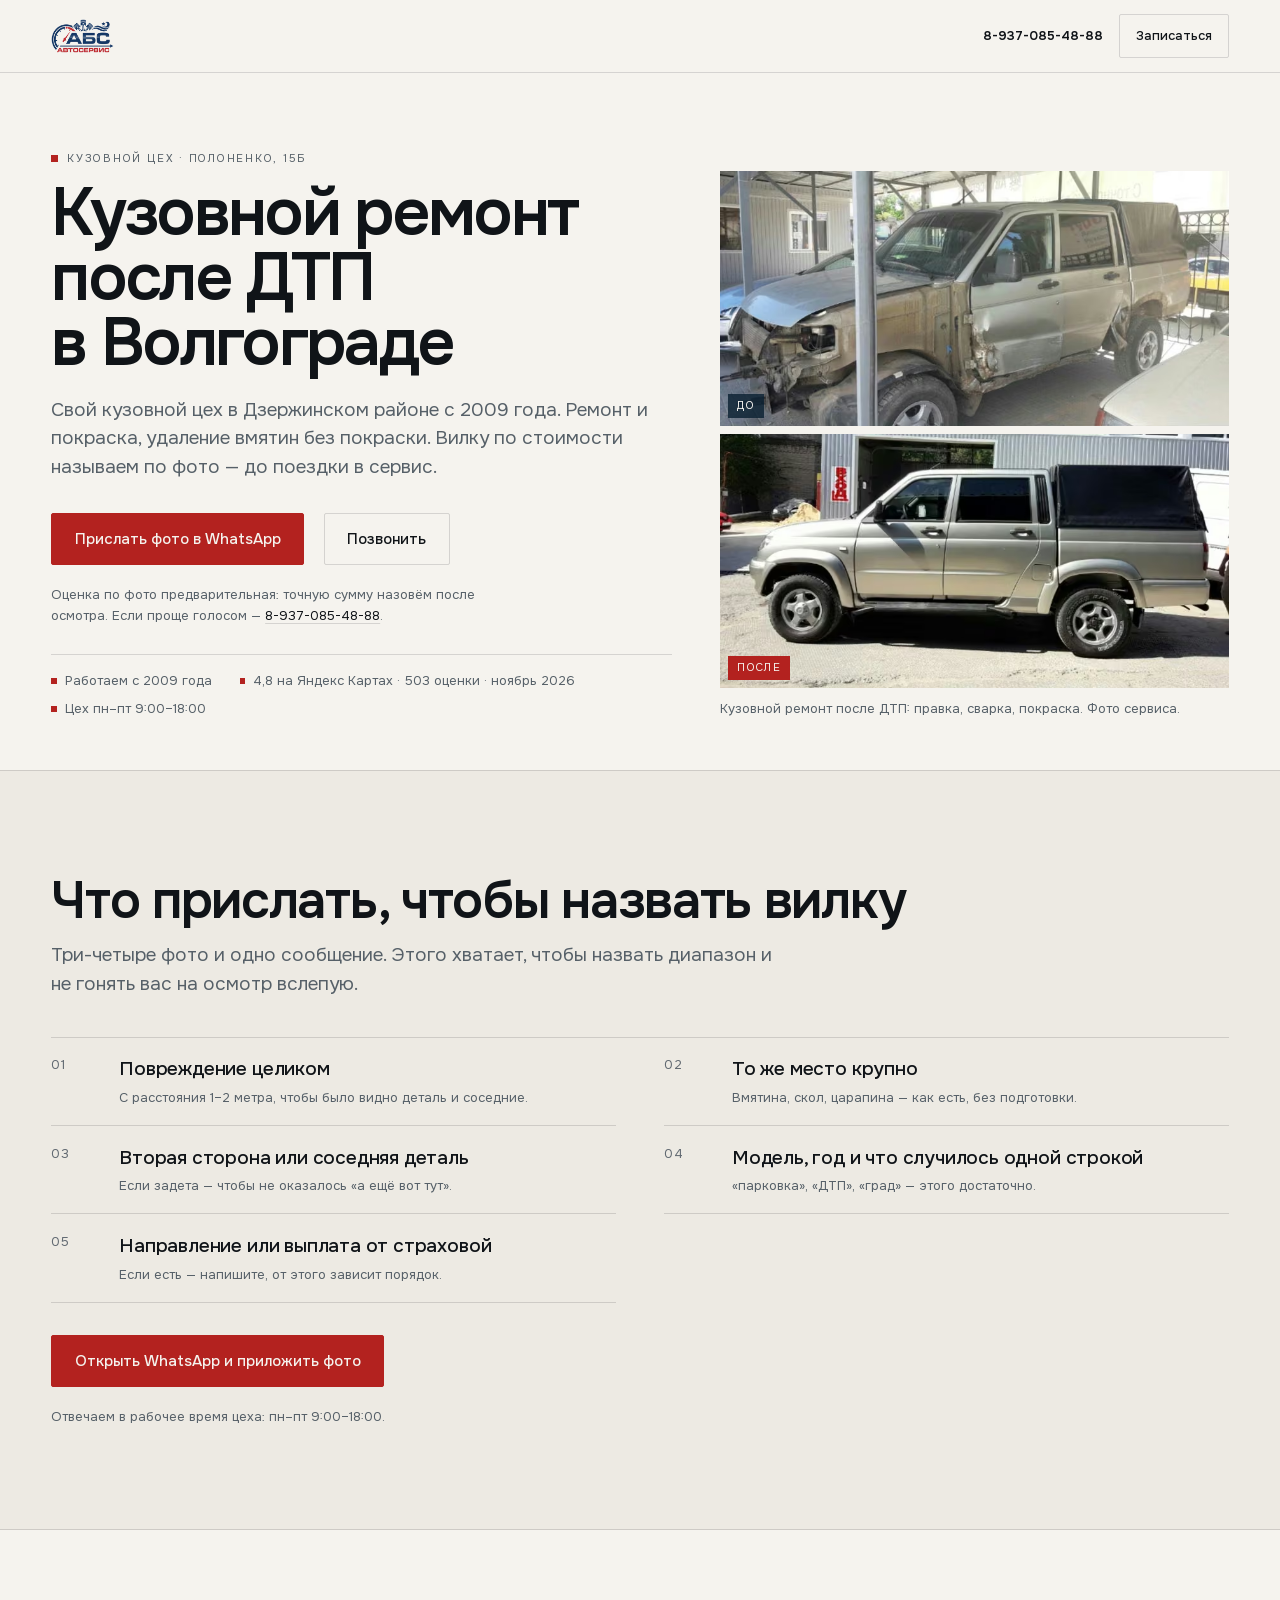
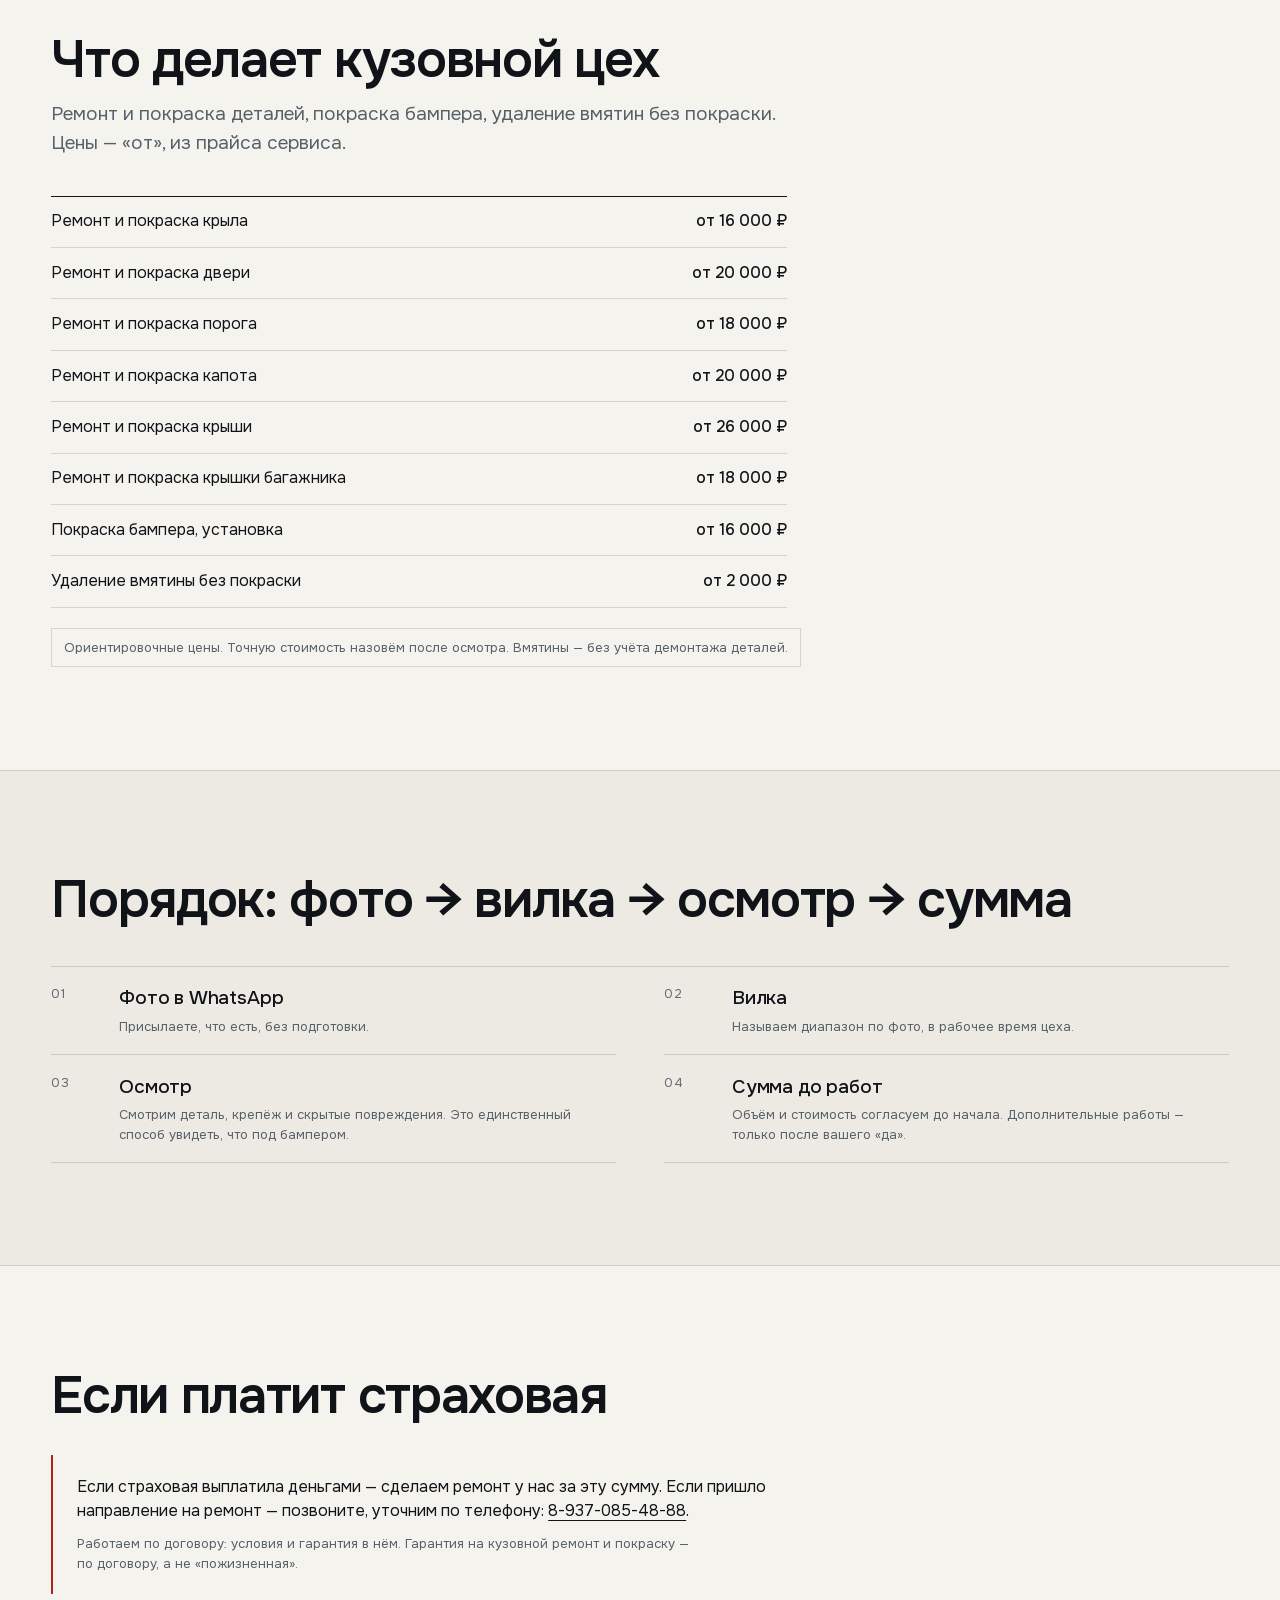
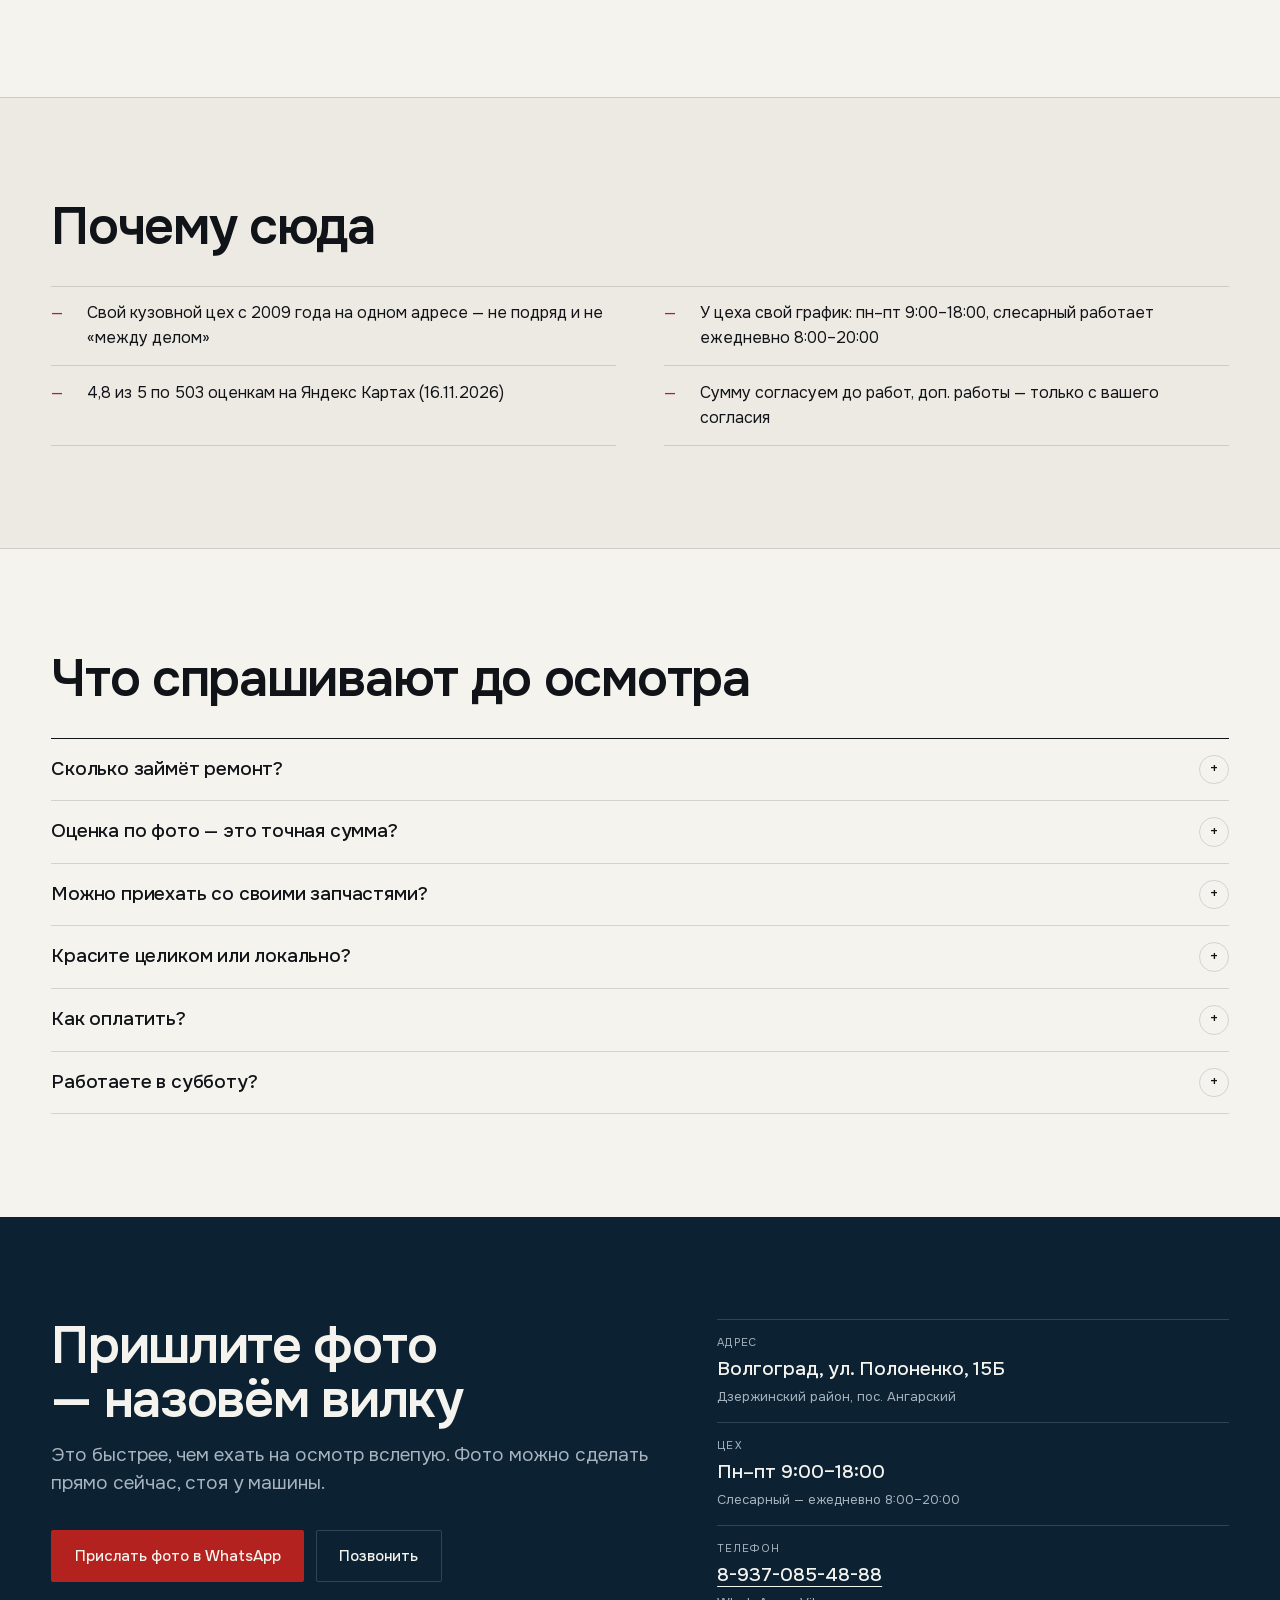
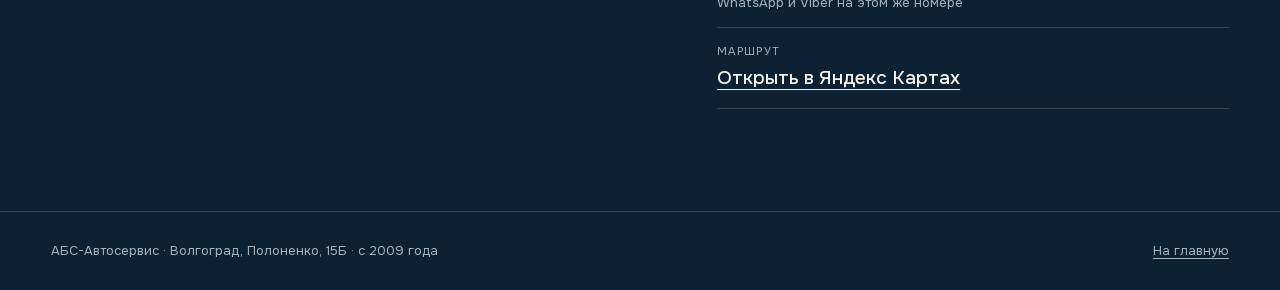
==== kuzov/index.html @ 15362f9a "Раунд 4: п.5 копии и кузовная на языке v3 - заявка: H2 «Записаться на ремонт», новый лид, схема 01/0" ====
<!DOCTYPE html>
<html lang="ru">
<head>
<meta charset="utf-8">
<meta name="viewport" content="width=device-width, initial-scale=1">
<meta name="robots" content="noindex, nofollow">
<title>Кузовной ремонт после ДТП — вилка по фото, Волгоград</title>
<meta name="description" content="Свой кузовной цех с 2009 года, Полоненко, 15Б. Пришлите 3–4 фото — назовём диапазон цен до поездки. Ремонт и покраска, вмятины без покраски. Пн–пт 9:00–18:00.">
<meta name="theme-color" content="#f5f3ee">
<meta property="og:type" content="website">
<meta property="og:title" content="Кузовной ремонт: назовём вилку по фото">
<meta property="og:description" content="Свой цех с 2009 года. Пришлите 3–4 фото — скажем диапазон до поездки.">
<meta property="og:locale" content="ru_RU">
<meta property="og:url" content="/kuzov/">
<meta property="og:image" content="/assets/img/og-kuzov-1200.jpg">
<meta property="og:image:width" content="1200">
<meta property="og:image:height" content="630">
<meta property="og:image:alt" content="УАЗ до и после кузовного ремонта в АБС-Автосервис">
<meta name="twitter:card" content="summary_large_image">
<meta name="twitter:image" content="/assets/img/og-kuzov-1200.jpg">
<link rel="icon" href="/assets/favicon.svg" type="image/svg+xml">
<link rel="stylesheet" href="/styles/tokens.css">
<link rel="preload" href="/assets/fonts/unbounded-site-var.woff2" as="font" type="font/woff2" crossorigin>
<link rel="preload" href="/assets/fonts/onest-site-var.woff2" as="font" type="font/woff2" crossorigin>
<link rel="stylesheet" href="/styles/kuzov.css?v=1">
</head>
<body>

<header class="top">
  <div class="shell top__in">
    <a class="logo" href="/" aria-label="АБС-Автосервис — на главную"><img src="/assets/img/abs-logo-dark-240.webp" width="240" height="128" alt="АБС-Автосервис"></a>
    <a class="top__phone" href="tel:+79370854888" data-tel="header">8-937-085-48-88</a>
    <a class="btn btn--ghost btn--sm" href="/#booking">Записаться</a>
  </div>
</header>

<main>
  <section class="hero">
    <div class="shell hero__grid">
      <div>
        <p class="eyebrow">Кузовной цех · Полоненко, 15Б</p>
        <h1>Кузовной ремонт после ДТП в Волгограде</h1>
        <p class="hero__lead">Свой кузовной цех в Дзержинском районе с 2009 года. Ремонт и покраска, удаление вмятин без покраски. Вилку по стоимости называем по фото — до поездки в сервис.</p>
        <div class="hero__cta">
          <a class="btn" id="wa-hero" href="https://wa.me/79370854888?text=%D0%97%D0%B4%D1%80%D0%B0%D0%B2%D1%81%D1%82%D0%B2%D1%83%D0%B9%D1%82%D0%B5%21%20%D0%9F%D0%B8%D1%88%D1%83%20%D1%81%20%D1%81%D0%B0%D0%B9%D1%82%D0%B0%2C%20%D0%BA%D1%83%D0%B7%D0%BE%D0%B2%D0%BD%D0%BE%D0%B9%20%D1%80%D0%B5%D0%BC%D0%BE%D0%BD%D1%82.%20%D0%9F%D1%80%D0%B8%D0%BA%D0%BB%D0%B0%D0%B4%D1%8B%D0%B2%D0%B0%D1%8E%20%D1%84%D0%BE%D1%82%D0%BE" target="_blank" rel="noopener" data-wa="hero">Прислать фото в WhatsApp</a>
          <a class="btn btn--ghost" href="tel:+79370854888" data-tel="hero">Позвонить</a>
        </div>
        <p class="hero__note">Оценка по фото предварительная: точную сумму назовём после осмотра. Если проще голосом — <a href="tel:+79370854888" data-tel="note">8-937-085-48-88</a>.</p>
        <ul class="facts">
          <li>Работаем с 2009 года</li>
          <li>4,8 на Яндекс Картах · 503 оценки · ноябрь 2026</li>
          <li>Цех пн–пт 9:00–18:00</li>
        </ul>
      </div>

      <figure class="ba">
        <div class="ba__pair">
                <div class="ba__item">
                  <picture>
                    <source type="image/avif" srcset="/assets/img/kuzov-1-before-400.avif 400w, /assets/img/kuzov-1-before-800.avif 800w" sizes="(min-width: 44rem) 34rem, 92vw">
                    <img src="/assets/img/kuzov-1-before-800.webp" srcset="/assets/img/kuzov-1-before-400.webp 400w, /assets/img/kuzov-1-before-800.webp 800w" sizes="(min-width: 44rem) 34rem, 92vw" width="800" height="400" alt="УАЗ после ДТП: смято переднее крыло, дверь и капот" decoding="async" fetchpriority="high">
                  </picture>
                  <span class="ba__tag">До</span>
                </div>
                <div class="ba__item">
                  <picture>
                    <source type="image/avif" srcset="/assets/img/kuzov-1-after-400.avif 400w, /assets/img/kuzov-1-after-800.avif 800w" sizes="(min-width: 44rem) 34rem, 92vw">
                    <img src="/assets/img/kuzov-1-after-800.webp" srcset="/assets/img/kuzov-1-after-400.webp 400w, /assets/img/kuzov-1-after-800.webp 800w" sizes="(min-width: 44rem) 34rem, 92vw" width="800" height="400" alt="Тот же УАЗ после правки, сварки и покраски" loading="lazy" decoding="async">
                  </picture>
                  <span class="ba__tag ba__tag--ok">После</span>
                </div>
              </div>
              <figcaption>Кузовной ремонт после ДТП: правка, сварка, покраска. Фото сервиса.</figcaption>
            </figure>
    </div>
  </section>

  <section class="band">
    <div class="shell">
      <h2>Что прислать, чтобы назвать вилку</h2>
      <p class="lead">Три-четыре фото и одно сообщение. Этого хватает, чтобы назвать диапазон и не гонять вас на осмотр вслепую.</p>
      <ol class="steps">
        <li><span><b>Повреждение целиком</b><small>С расстояния 1–2 метра, чтобы было видно деталь и соседние.</small></span></li>
        <li><span><b>То же место крупно</b><small>Вмятина, скол, царапина — как есть, без подготовки.</small></span></li>
        <li><span><b>Вторая сторона или соседняя деталь</b><small>Если задета — чтобы не оказалось «а ещё вот тут».</small></span></li>
        <li><span><b>Модель, год и что случилось одной строкой</b><small>«парковка», «ДТП», «град» — этого достаточно.</small></span></li>
        <li><span><b>Направление или выплата от страховой</b><small>Если есть — напишите, от этого зависит порядок.</small></span></li>
      </ol>
      <div class="hero__cta">
        <a class="btn" id="wa-send" href="https://wa.me/79370854888?text=%D0%97%D0%B4%D1%80%D0%B0%D0%B2%D1%81%D1%82%D0%B2%D1%83%D0%B9%D1%82%D0%B5%21%20%D0%9F%D0%B8%D1%88%D1%83%20%D1%81%20%D1%81%D0%B0%D0%B9%D1%82%D0%B0%2C%20%D0%BA%D1%83%D0%B7%D0%BE%D0%B2%D0%BD%D0%BE%D0%B9%20%D1%80%D0%B5%D0%BC%D0%BE%D0%BD%D1%82.%20%D0%9F%D1%80%D0%B8%D0%BA%D0%BB%D0%B0%D0%B4%D1%8B%D0%B2%D0%B0%D1%8E%20%D1%84%D0%BE%D1%82%D0%BE" target="_blank" rel="noopener" data-wa="steps">Открыть WhatsApp и приложить фото</a>
      </div>
      <p class="hero__note">Отвечаем в рабочее время цеха: пн–пт 9:00–18:00.</p>
    </div>
  </section>

  <section>
    <div class="shell">
      <h2>Что делает кузовной цех</h2>
      <p class="lead">Ремонт и покраска деталей, покраска бампера, удаление вмятин без покраски. Цены — «от», из прайса сервиса.</p>
      <ul class="prices" id="prices">
        <li><span>Ремонт и покраска крыла</span><b>от 16 000 ₽</b></li>
        <li><span>Ремонт и покраска двери</span><b>от 20 000 ₽</b></li>
        <li><span>Ремонт и покраска порога</span><b>от 18 000 ₽</b></li>
        <li><span>Ремонт и покраска капота</span><b>от 20 000 ₽</b></li>
        <li><span>Ремонт и покраска крыши</span><b>от 26 000 ₽</b></li>
        <li><span>Ремонт и покраска крышки багажника</span><b>от 18 000 ₽</b></li>
        <li><span>Покраска бампера, установка</span><b>от 16 000 ₽</b></li>
        <li><span>Удаление вмятины без покраски</span><b>от 2 000 ₽</b></li>
      </ul>
      <p class="stamp">Ориентировочные цены. Точную стоимость назовём после осмотра. Вмятины — без учёта демонтажа деталей.</p>
    </div>
  </section>

  <section class="band">
    <div class="shell">
      <h2>Порядок: фото → вилка → осмотр → сумма</h2>
      <ol class="steps">
        <li><span><b>Фото в WhatsApp</b><small>Присылаете, что есть, без подготовки.</small></span></li>
        <li><span><b>Вилка</b><small>Называем диапазон по фото, в рабочее время цеха.</small></span></li>
        <li><span><b>Осмотр</b><small>Смотрим деталь, крепёж и скрытые повреждения. Это единственный способ увидеть, что под бампером.</small></span></li>
        <li><span><b>Сумма до работ</b><small>Объём и стоимость согласуем до начала. Дополнительные работы — только после вашего «да».</small></span></li>
      </ol>
    </div>
  </section>

  <section>
    <div class="shell">
      <h2>Если платит страховая</h2>
      <div class="box">
        <p>Если страховая выплатила деньгами — сделаем ремонт у нас за эту сумму. Если пришло направление на ремонт — позвоните, уточним по телефону: <a href="tel:+79370854888" data-tel="insurance">8-937-085-48-88</a>.</p>
        <p>Работаем по договору: условия и гарантия в нём. Гарантия на кузовной ремонт и покраску — по договору, а не «пожизненная».</p>
      </div>
    </div>
  </section>

  <section class="band">
    <div class="shell">
      <h2>Почему сюда</h2>
      <ul class="trust">
        <li>Свой кузовной цех с 2009 года на одном адресе — не подряд и не «между делом»</li>
        <li>У цеха свой график: пн–пт 9:00–18:00, слесарный работает ежедневно 8:00–20:00</li>
        <li>4,8 из 5 по 503 оценкам на Яндекс Картах (16.11.2026)</li>
        <li>Сумму согласуем до работ, доп. работы — только с вашего согласия</li>
      </ul>
    </div>
  </section>

  <section>
    <div class="shell">
      <h2>Что спрашивают до осмотра</h2>
      <div class="faq">
        <details>
          <summary>Сколько займёт ремонт?</summary>
          <p>Зависит от деталей и загрузки цеха. Скажем после осмотра, до начала работ: обещать срок по фото — обманывать.</p>
        </details>
        <details>
          <summary>Оценка по фото — это точная сумма?</summary>
          <p>Нет. Это вилка, чтобы вы понимали порядок цен. Точная сумма — после осмотра, до работ.</p>
        </details>
        <details>
          <summary>Можно приехать со своими запчастями?</summary>
          <p>Да. Гарантия в этом случае только на работу.</p>
        </details>
        <details>
          <summary>Красите целиком или локально?</summary>
          <p>Зависит от повреждения: локальный ремонт возможен не всегда. Скажем после осмотра.</p>
        </details>
        <details>
          <summary>Как оплатить?</summary>
          <p>Картой, наличными, через банк или по QR-коду.</p>
        </details>
        <details>
          <summary>Работаете в субботу?</summary>
          <p>Кузовной цех — пн–пт 9:00–18:00. Слесарный — ежедневно 8:00–20:00.</p>
        </details>
      </div>
    </div>
  </section>

  <section class="final">
    <div class="shell">
      <div class="final__grid">
        <div>
          <h2>Пришлите фото — назовём вилку</h2>
          <p class="lead">Это быстрее, чем ехать на осмотр вслепую. Фото можно сделать прямо сейчас, стоя у машины.</p>
          <div class="final__actions">
            <a class="btn" id="wa-final" href="https://wa.me/79370854888?text=%D0%97%D0%B4%D1%80%D0%B0%D0%B2%D1%81%D1%82%D0%B2%D1%83%D0%B9%D1%82%D0%B5%21%20%D0%9F%D0%B8%D1%88%D1%83%20%D1%81%20%D1%81%D0%B0%D0%B9%D1%82%D0%B0%2C%20%D0%BA%D1%83%D0%B7%D0%BE%D0%B2%D0%BD%D0%BE%D0%B9%20%D1%80%D0%B5%D0%BC%D0%BE%D0%BD%D1%82.%20%D0%9F%D1%80%D0%B8%D0%BA%D0%BB%D0%B0%D0%B4%D1%8B%D0%B2%D0%B0%D1%8E%20%D1%84%D0%BE%D1%82%D0%BE" target="_blank" rel="noopener" data-wa="final">Прислать фото в WhatsApp</a>
            <a class="btn btn--ghost btn--on-dark" href="tel:+79370854888" data-tel="final">Позвонить</a>
          </div>
        </div>
        <dl class="contacts">
          <div><dt>Адрес</dt><dd>Волгоград, ул. Полоненко, 15Б<span>Дзержинский район, пос. Ангарский</span></dd></div>
          <div><dt>Цех</dt><dd>Пн–пт 9:00–18:00<span>Слесарный — ежедневно 8:00–20:00</span></dd></div>
          <div><dt>Телефон</dt><dd><a href="tel:+79370854888" data-tel="contacts">8-937-085-48-88</a><span>WhatsApp и Viber на этом же номере</span></dd></div>
          <div><dt>Маршрут</dt><dd><a href="https://yandex.ru/maps/org/abs_avtoservis/1309863484/" target="_blank" rel="noopener">Открыть в Яндекс Картах</a></dd></div>
        </dl>
      </div>
    </div>
  </section>
</main>

<footer>
  <div class="shell footer__in">
    <span>АБС-Автосервис · Волгоград, Полоненко, 15Б · с 2009 года</span>
    <a href="/">На главную</a>
  </div>
</footer>

<div class="bar" id="bar">
  <a class="btn" href="https://wa.me/79370854888?text=%D0%97%D0%B4%D1%80%D0%B0%D0%B2%D1%81%D1%82%D0%B2%D1%83%D0%B9%D1%82%D0%B5%21%20%D0%9F%D0%B8%D1%88%D1%83%20%D1%81%20%D1%81%D0%B0%D0%B9%D1%82%D0%B0%2C%20%D0%BA%D1%83%D0%B7%D0%BE%D0%B2%D0%BD%D0%BE%D0%B9%20%D1%80%D0%B5%D0%BC%D0%BE%D0%BD%D1%82" target="_blank" rel="noopener" data-wa="bar">Фото в WhatsApp</a>
  <a class="btn btn--ghost" href="tel:+79370854888" data-tel="bar-note">Позвонить</a>
</div>

<script>
/* Клики: WhatsApp и телефон уходят в abs.site_event до перехода.
   utm разбираем в объект — строку приёмник не читает. idem уникален на клик,
   иначе дедуп съест второго человека с той же страницы. */
(() => {
  const pageKey = () => (location.pathname.replace(/\/+$/, '').replace(/^\//, '') || 'kuzov')
    .replace(/[^a-z0-9-]/gi, '').slice(0, 16).toLowerCase();

  const readUtm = () => {
    const params = new URLSearchParams(location.search);
    const utm = {};
    for (const [key, value] of params.entries()) {
      if (key.startsWith('utm_') && value.trim()) utm[key] = value.trim().slice(0, 300);
    }
    const refValue = params.get('ref');
    const ref = refValue && /^[A-Za-z0-9_-]{4,32}$/.test(refValue) ? refValue : null;
    return { utm, ref };
  };

  const send = (type, el) => {
    try {
      const { utm, ref } = readUtm();
      const src = String(el.dataset.wa || el.dataset.tel || 'unknown')
        .toLowerCase().replace(/[^a-z0-9-]/g, '').slice(0, 12) || 'unknown';
      const idem = `${pageKey()}-${src}-${Date.now().toString(36)}`
        .replace(/[^a-z0-9._-]/gi, '').slice(0, 64);
      const payload = JSON.stringify({ type, page: pageKey(), src, utm, ref, idem });
      if (navigator.sendBeacon) {
        navigator.sendBeacon('/api/abs/v1/event', new Blob([payload], { type: 'application/json' }));
      } else {
        fetch('/api/abs/v1/event', { method: 'POST', body: payload, keepalive: true,
          headers: { 'content-type': 'application/json' } }).catch(() => {});
      }
    } catch (_) { /* ссылка важнее события */ }
  };

  document.querySelectorAll('a[data-wa]').forEach((a) => {
    a.addEventListener('click', () => send('wa_click', a));
  });
  document.querySelectorAll('a[data-tel]').forEach((a) => {
    a.addEventListener('click', () => send('tel_click', a));
  });
})();
</script>
</body>
</html>
---- styles/tokens.css ----
/* АБС-Автосервис — единственный источник токенов.
   Блок «v3» — главная страница (styles/site.css).
   Блок «legacy» — zapis.html и kuzov/, пока не переведены: не переименовывать. */

@font-face {
  font-family: "Onest";
  src: url("../assets/fonts/onest-site-var.woff2") format("woff2");
  font-style: normal;
  font-weight: 100 900;
  font-display: swap;
}

@font-face {
  font-family: "Unbounded";
  src: url("../assets/fonts/unbounded-site-var.woff2") format("woff2");
  font-style: normal;
  font-weight: 200 900;
  font-display: swap;
}

:root {
  color-scheme: light;

  /* ── v3: папир и чернила ─────────────────────────────────────────── */
  --base: #f5f3ee;          /* тёплая бумага — фон страницы */
  --base-2: #edeae3;        /* вторая бумага — секции-паузы */
  --base-3: #e4e0d6;        /* третья бумага — подложки медиа */
  --fg: #101418;            /* графит — основной текст */
  --fg-2: #566068;          /* вторичный текст, 5,8:1 на base */
  --fg-3: #626a72;          /* служебный, 4,95:1 на base */
  --deep: #0c2233;          /* тёмные секции */
  --deep-2: #123049;
  --accent: #b3221f;        /* алый: только действие и маркер */
  --accent-ink: #8c1917;
  --accent-soft: #f2e2e0;
  --rule: rgb(16 20 24 / 0.14);
  --rule-soft: rgb(16 20 24 / 0.08);
  --rule-deep: rgb(245 243 238 / 0.16);
  --rule-deep-soft: rgb(245 243 238 / 0.08);
  --on-deep: #f5f3ee;
  --on-deep-2: #a7b4c0;     /* 7,7:1 на deep */
  --ok: #1d6b45;
  --error: #a01c1a;

  --font-text: "Onest", "Segoe UI", Arial, sans-serif;
  --font-display: "Unbounded", "Onest", "Segoe UI", Arial, sans-serif;

  --fs-1: 0.6875rem;                                        /* 11 — метка */
  --fs-2: 0.8125rem;                                        /* 13 — служебный */
  --fs-3: 1rem;                                             /* 16 — текст */
  --fs-4: clamp(1.0625rem, 0.99rem + 0.3vw, 1.1875rem);     /* 17–19 — лид */
  --fs-5: clamp(1.375rem, 1.2rem + 0.7vw, 1.75rem);         /* 22–28 — h3 */
  --fs-6: clamp(2rem, 1.4rem + 2.6vw, 3.25rem);             /* 32–52 — h2 */
  --fs-7: clamp(2.5rem, 1.2rem + 4.4vw, 4.5rem);            /* 40–72 — h1 */

  --sp-1: 0.5rem;
  --sp-2: 0.75rem;
  --sp-3: 1rem;
  --sp-4: 1.5rem;
  --sp-5: 2.5rem;
  --sp-6: 4rem;
  --section-y: clamp(4.5rem, 8vw, 8rem);
  --gutter: clamp(1.25rem, 4vw, 3.5rem);
  --container: 82rem;

  --r-1: 2px;
  --r-2: 999px;

  --shadow-float: 0 1.5rem 4rem rgb(16 20 24 / 0.18);

  --ease: cubic-bezier(0.16, 1, 0.3, 1);
  --t-fast: 160ms;
  --t-state: 280ms;
  --t-slow: 520ms;

  --header-h: 4.5rem;

  /* ── legacy: zapis.html и kuzov/ ─────────────────────────────────── */
  --porcelain: #f2f4f7;
  --paper: #ffffff;
  --ink: #121b28;
  --muted: #55616f;
  --navy: #0b2f5f;
  --night: #07203f;
  --scarlet: #bf1a21;
  --scarlet-ink: #a5141b;
  --scarlet-soft: #f9e8e9;
  --line: #dde3ec;
  --line-strong: #c7d1e0;
  --line-control: #7f8c9d;
  --tint: #e9edf4;
  --on-dark: #f4f7fb;
  --on-dark-muted: #a9bad1;
  --line-dark: rgb(255 255 255 / 0.14);
  --fs-label: 0.6875rem;
  --fs-small: 0.8125rem;
  --fs-body: 1rem;
  --fs-lead: clamp(1.0625rem, 0.98rem + 0.42vw, 1.3125rem);
  --fs-h3: clamp(1.25rem, 1.1rem + 0.7vw, 1.625rem);
  --fs-h2: clamp(2rem, 1.35rem + 3.1vw, 3.75rem);
  --fs-h1: clamp(2.3rem, 0.4rem + 6.1vw, 6.4rem);
  --fs-mega: clamp(3.25rem, 1.2rem + 8.5vw, 8rem);
  --ease-line: cubic-bezier(0.87, 0, 0.13, 1);
}
---- styles/kuzov.css ----
@charset "UTF-8";
/* Кузовной цех — страница-направление, язык v3 «сервисная книга».
   Токены — styles/tokens.css. Тексты — 03-copy/direction-kuzov.md, дословно. */

*,
*::before,
*::after { box-sizing: border-box; }

html {
  -webkit-text-size-adjust: 100%;
  scroll-behavior: smooth;
  scroll-padding-top: 5rem;
}

body {
  margin: 0;
  background: var(--base);
  color: var(--fg);
  font-family: var(--font-text);
  font-size: var(--fs-3);
  line-height: 1.55;
  font-variant-numeric: tabular-nums;
  -webkit-font-smoothing: antialiased;
  text-rendering: optimizeLegibility;
}

h1, h2, h3, p, figure, dl, dd, ol, ul { margin: 0; }
ol, ul { padding: 0; list-style: none; }
img, picture { display: block; max-width: 100%; }
img { height: auto; }
a { color: inherit; text-decoration: none; }
:focus-visible { outline: 2px solid var(--accent); outline-offset: 3px; }
::selection { background: var(--fg); color: var(--base); }

.shell {
  width: 100%;
  max-width: calc(var(--container) + var(--gutter) * 2);
  margin-inline: auto;
  padding-inline: var(--gutter);
}
.hidden {
  position: absolute;
  width: 1px; height: 1px;
  margin: -1px; padding: 0;
  overflow: hidden;
  clip: rect(0 0 0 0);
  white-space: nowrap;
  border: 0;
}

/* ── Шапка ─────────────────────────────────────────────────────────── */

.top {
  position: sticky;
  top: 0;
  z-index: 20;
  background: color-mix(in srgb, var(--base) 94%, transparent);
  backdrop-filter: blur(12px);
  border-bottom: 1px solid var(--rule);
}
.top__in {
  display: flex;
  align-items: center;
  gap: var(--sp-3);
  min-height: var(--header-h);
}
.logo { display: inline-flex; align-items: center; flex: none; }
.logo img { height: 2.1rem; width: auto; }
.top__phone {
  margin-left: auto;
  font-size: var(--fs-2);
  font-weight: 600;
  white-space: nowrap;
  transition: color var(--t-fast) var(--ease);
}
.top__phone:hover { color: var(--accent); }
.top .btn { flex: none; }

/* ── Кнопки ────────────────────────────────────────────────────────── */

.btn {
  display: inline-flex;
  align-items: center;
  justify-content: center;
  gap: 0.6rem;
  min-height: 3.25rem;
  padding: 0.85rem 1.4rem;
  border: 1px solid var(--accent);
  border-radius: var(--r-1);
  background: var(--accent);
  color: var(--base);
  font-family: inherit;
  font-size: 0.9375rem;
  font-weight: 500;
  line-height: 1.2;
  text-align: center;
  transition:
    background var(--t-fast) var(--ease),
    border-color var(--t-fast) var(--ease),
    color var(--t-fast) var(--ease);
}
.btn:hover { background: var(--accent-ink); border-color: var(--accent-ink); }
.btn--ghost {
  background: transparent;
  border-color: var(--rule);
  color: var(--fg);
}
.btn--ghost:hover { background: var(--fg); border-color: var(--fg); color: var(--base); }
.btn--on-dark {
  background: transparent;
  border-color: var(--rule-deep);
  color: var(--on-deep);
}
.btn--on-dark:hover { background: var(--on-deep); border-color: var(--on-deep); color: var(--deep); }
.btn--sm {
  min-height: 2.75rem;
  padding: 0.55rem 1rem;
  font-size: var(--fs-2);
}

/* ── Первый экран ──────────────────────────────────────────────────── */

.hero { padding-block: clamp(2.5rem, 6vw, 5rem) clamp(2rem, 4vw, 3.5rem); }

.eyebrow {
  display: flex;
  align-items: center;
  gap: 0.6rem;
  font-size: var(--fs-1);
  letter-spacing: 0.16em;
  text-transform: uppercase;
  color: var(--fg-2);
}
.eyebrow::before { content: ""; width: 0.4rem; height: 0.4rem; background: var(--accent); flex: none; }

h1 {
  margin-top: 0.9rem;
  max-width: 18ch;
  font-family: var(--font-text);
  font-size: clamp(2.25rem, 1.1rem + 3.8vw, 4.25rem);
  font-weight: 600;
  line-height: 0.98;
  letter-spacing: -0.04em;
  text-wrap: balance;
}

.hero__lead {
  max-width: 46ch;
  margin-top: 1.25rem;
  font-size: var(--fs-4);
  line-height: 1.5;
  color: var(--fg-2);
}

.hero__cta {
  display: flex;
  flex-wrap: wrap;
  align-items: center;
  gap: 0.75rem 1.25rem;
  margin-top: clamp(1.5rem, 3vw, 2rem);
}

.hero__note {
  max-width: 52ch;
  margin-top: 1.25rem;
  font-size: var(--fs-2);
  color: var(--fg-2);
}
.hero__note a {
  color: var(--fg);
  text-decoration: underline;
  text-decoration-thickness: 1px;
  text-underline-offset: 0.25em;
  text-decoration-color: var(--rule);
  white-space: nowrap;
}
.hero__note a:hover { color: var(--accent); }

.facts {
  display: flex;
  flex-wrap: wrap;
  gap: 0.5rem 1.75rem;
  margin-top: 1.75rem;
  padding-top: 1rem;
  border-top: 1px solid var(--rule);
  font-size: var(--fs-2);
  color: var(--fg-2);
}
.facts li { display: flex; align-items: center; gap: 0.5rem; }
.facts li::before { content: ""; width: 0.35rem; height: 0.35rem; background: var(--accent); flex: none; }

/* ── До / после — доказательство в первом экране ──────────────────── */

.ba { margin: 0; }
.ba__pair { display: grid; gap: 0.5rem; }
.ba__item { position: relative; overflow: hidden; background: var(--base-3); }
.ba__item img { width: 100%; aspect-ratio: 2 / 1; object-fit: cover; }
.ba__tag {
  position: absolute;
  left: 0.5rem;
  bottom: 0.5rem;
  padding: 0.2rem 0.55rem;
  background: rgb(12 34 51 / 0.82);
  color: var(--on-deep);
  font-size: var(--fs-1);
  letter-spacing: 0.12em;
  text-transform: uppercase;
}
.ba__tag--ok { background: var(--accent); }
.ba figcaption {
  max-width: 64ch;
  margin-top: 0.7rem;
  font-size: var(--fs-2);
  color: var(--fg-2);
}

/* ── Секции ────────────────────────────────────────────────────────── */

section { padding-block: var(--section-y); }
.band { background: var(--base-2); border-block: 1px solid var(--rule); }

h2 {
  font-size: var(--fs-6);
  font-weight: 600;
  line-height: 1.04;
  letter-spacing: -0.025em;
  text-wrap: balance;
}
.lead {
  max-width: 56ch;
  margin-top: 0.85rem;
  font-size: var(--fs-4);
  line-height: 1.5;
  color: var(--fg-2);
}

/* Шаги */
.steps {
  display: grid;
  gap: 0;
  margin-top: clamp(1.5rem, 3vw, 2.5rem);
  border-top: 1px solid var(--rule);
}
.steps li {
  display: grid;
  grid-template-columns: 3.5rem minmax(0, 1fr);
  gap: 0.75rem;
  padding: 1.1rem 0;
  border-bottom: 1px solid var(--rule);
  counter-increment: s;
}
.steps { counter-reset: s; }
.steps li::before {
  content: counter(s, decimal-leading-zero);
  font-size: var(--fs-2);
  color: var(--fg-3);
  letter-spacing: 0.06em;
}
.steps b { display: block; font-weight: 500; font-size: var(--fs-4); letter-spacing: -0.01em; }
.steps small {
  display: block;
  max-width: 62ch;
  margin-top: 0.2rem;
  color: var(--fg-2);
  font-size: var(--fs-2);
  line-height: 1.5;
}

/* Цены */
.prices {
  margin-top: clamp(1.5rem, 3vw, 2.5rem);
  border-top: 1px solid var(--fg);
}
.prices li {
  display: flex;
  justify-content: space-between;
  gap: 1rem;
  padding: 0.8rem 0;
  border-bottom: 1px solid var(--rule);
  font-size: var(--fs-3);
}
.prices b { font-weight: 500; white-space: nowrap; }
.stamp {
  display: inline-block;
  margin-top: 1.25rem;
  padding: 0.55rem 0.75rem;
  border: 1px solid var(--rule);
  font-size: var(--fs-2);
  color: var(--fg-2);
}

/* Страховая */
.box {
  margin-top: clamp(1.5rem, 3vw, 2rem);
  padding: 1.25rem 1.5rem;
  background: var(--base);
  border-left: 2px solid var(--accent);
}
.band .box { background: var(--base); }
.box p { max-width: 70ch; font-size: var(--fs-3); }
.box p + p { margin-top: 0.6rem; color: var(--fg-2); font-size: var(--fs-2); }
.box a { text-decoration: underline; text-underline-offset: 0.25em; }
.box a:hover { color: var(--accent); }

/* Почему сюда */
.trust {
  display: grid;
  gap: 0;
  margin-top: clamp(1.5rem, 3vw, 2rem);
  border-top: 1px solid var(--rule);
}
.trust li {
  display: grid;
  grid-template-columns: 1.5rem minmax(0, 1fr);
  gap: 0.75rem;
  padding: 0.9rem 0;
  border-bottom: 1px solid var(--rule);
  font-size: var(--fs-3);
  color: var(--fg);
}
.trust li::before { content: "—"; color: var(--accent); }

/* FAQ */
.faq { margin-top: clamp(1.5rem, 3vw, 2rem); border-top: 1px solid var(--fg); }
.faq details { border-bottom: 1px solid var(--rule); }
.faq summary {
  display: flex;
  align-items: center;
  justify-content: space-between;
  gap: 1rem;
  min-height: 3.5rem;
  padding: 1rem 0;
  font-size: var(--fs-4);
  font-weight: 500;
  letter-spacing: -0.01em;
  cursor: pointer;
  list-style: none;
}
.faq summary::-webkit-details-marker { display: none; }
.faq summary:hover { color: var(--accent); }
.faq summary::after {
  content: "+";
  display: grid;
  place-items: center;
  width: 1.85rem;
  height: 1.85rem;
  flex: none;
  border: 1px solid var(--rule);
  border-radius: var(--r-2);
  font-size: 1rem;
  font-weight: 400;
  transition: transform var(--t-state) var(--ease), background var(--t-fast) var(--ease), color var(--t-fast) var(--ease);
}
.faq details[open] summary::after {
  background: var(--fg);
  border-color: var(--fg);
  color: var(--base);
  transform: rotate(45deg);
}
.faq p {
  max-width: 66ch;
  padding: 0 0 1.15rem;
  font-size: var(--fs-3);
  line-height: 1.55;
  color: var(--fg-2);
}

/* ── Финал ─────────────────────────────────────────────────────────── */

.final {
  background: var(--deep);
  color: var(--on-deep);
  padding-block: var(--section-y);
}
.final h2 { color: var(--on-deep); }
.final .lead { color: var(--on-deep-2); }
.final__grid { display: grid; gap: 2.5rem; }
.final__actions {
  display: flex;
  flex-wrap: wrap;
  gap: 0.75rem;
  margin-top: clamp(1.5rem, 3vw, 2rem);
}
.contacts {
  display: grid;
  gap: 0;
  border-top: 1px solid var(--rule-deep);
  font-size: var(--fs-2);
}
.contacts > div {
  display: grid;
  gap: 0.25rem;
  padding: 0.9rem 0;
  border-bottom: 1px solid var(--rule-deep);
}
.contacts dt {
  font-size: var(--fs-1);
  letter-spacing: 0.12em;
  text-transform: uppercase;
  color: var(--on-deep-2);
}
.contacts dd { margin: 0; color: var(--on-deep); font-size: var(--fs-4); font-weight: 500; }
.contacts dd span { display: block; margin-top: 0.15rem; color: var(--on-deep-2); font-size: var(--fs-2); font-weight: 400; }
.contacts a { padding-block: 0.25rem; text-decoration: underline; text-underline-offset: 0.25em; }
.contacts a:hover { color: var(--accent-soft); }

/* ── Подвал ────────────────────────────────────────────────────────── */

footer {
  padding-block: 1.5rem;
  background: var(--deep);
  border-top: 1px solid var(--rule-deep);
  color: var(--on-deep-2);
  font-size: var(--fs-2);
}
.footer__in {
  display: flex;
  flex-wrap: wrap;
  gap: 0.75rem 1.5rem;
  justify-content: space-between;
  align-items: center;
}
.footer__in a { padding-block: 0.3rem; text-decoration: underline; text-underline-offset: 0.25em; }
.footer__in a:hover { color: var(--on-deep); }

.draft { margin-top: 1.25rem; font-size: var(--fs-1); letter-spacing: 0.08em; text-transform: uppercase; color: var(--fg-3); }

/* ── Мобильная панель ──────────────────────────────────────────────── */

.bar {
  position: fixed;
  inset: auto 0 0;
  z-index: 30;
  display: grid;
  grid-template-columns: 1.4fr 1fr;
  gap: 0.5rem;
  padding: 0.55rem var(--gutter) calc(0.55rem + env(safe-area-inset-bottom));
  background: var(--base);
  border-top: 1px solid var(--rule);
}
.bar .btn { min-height: 2.75rem; padding: 0.5rem 0.75rem; font-size: var(--fs-2); }
.bar[hidden] { display: none; }

/* ── Адаптив ───────────────────────────────────────────────────────── */

@media (min-width: 44rem) {
  .steps { grid-template-columns: 1fr 1fr; column-gap: 3rem; }
  .steps li:nth-last-child(-n+1) { border-bottom: 1px solid var(--rule); }
  .prices { max-width: 46rem; }
  .trust { grid-template-columns: 1fr 1fr; column-gap: 3rem; }
}

@media (min-width: 56rem) {
  .hero__grid { display: grid; grid-template-columns: minmax(0, 1.1fr) minmax(0, 0.9fr); align-items: end; gap: 3rem; }
  .hero__cta .btn { flex: 0 0 auto; }
  .final__grid { grid-template-columns: minmax(0, 1fr) minmax(0, 0.85fr); align-items: start; gap: 4rem; }
  .bar { display: none; }
  body { padding-bottom: 0; }
}

@media (max-width: 55.99rem) {
  body { padding-bottom: 4.6rem; }
  .top .btn { display: none; }
  .steps li { grid-template-columns: 2.5rem minmax(0, 1fr); }
}

@media (max-width: 24rem) {
  h1 { font-size: 1.95rem; }
  .top__phone { display: none; }
}

@media (prefers-reduced-motion: reduce) {
  html { scroll-behavior: auto; }
  *,
  *::before,
  *::after {
    animation-duration: 0.01ms !important;
    transition-duration: 0.01ms !important;
  }
}
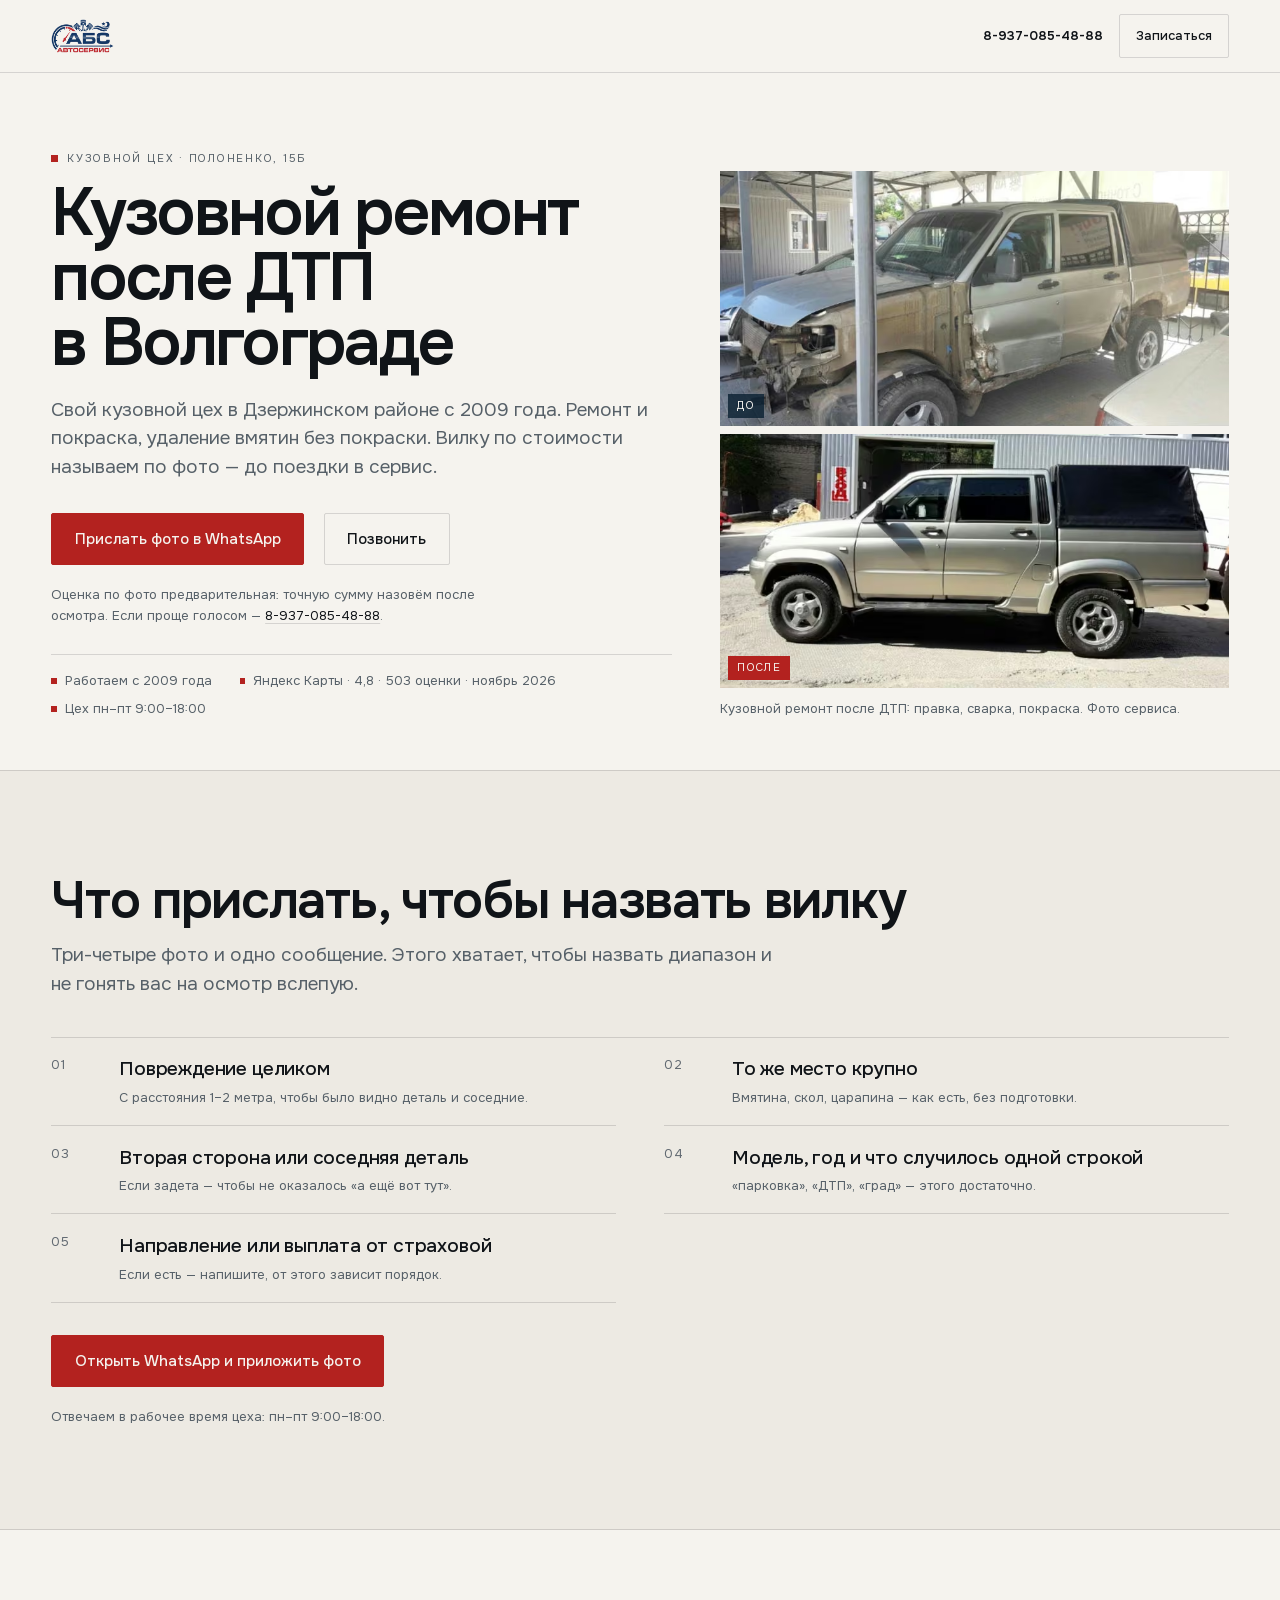
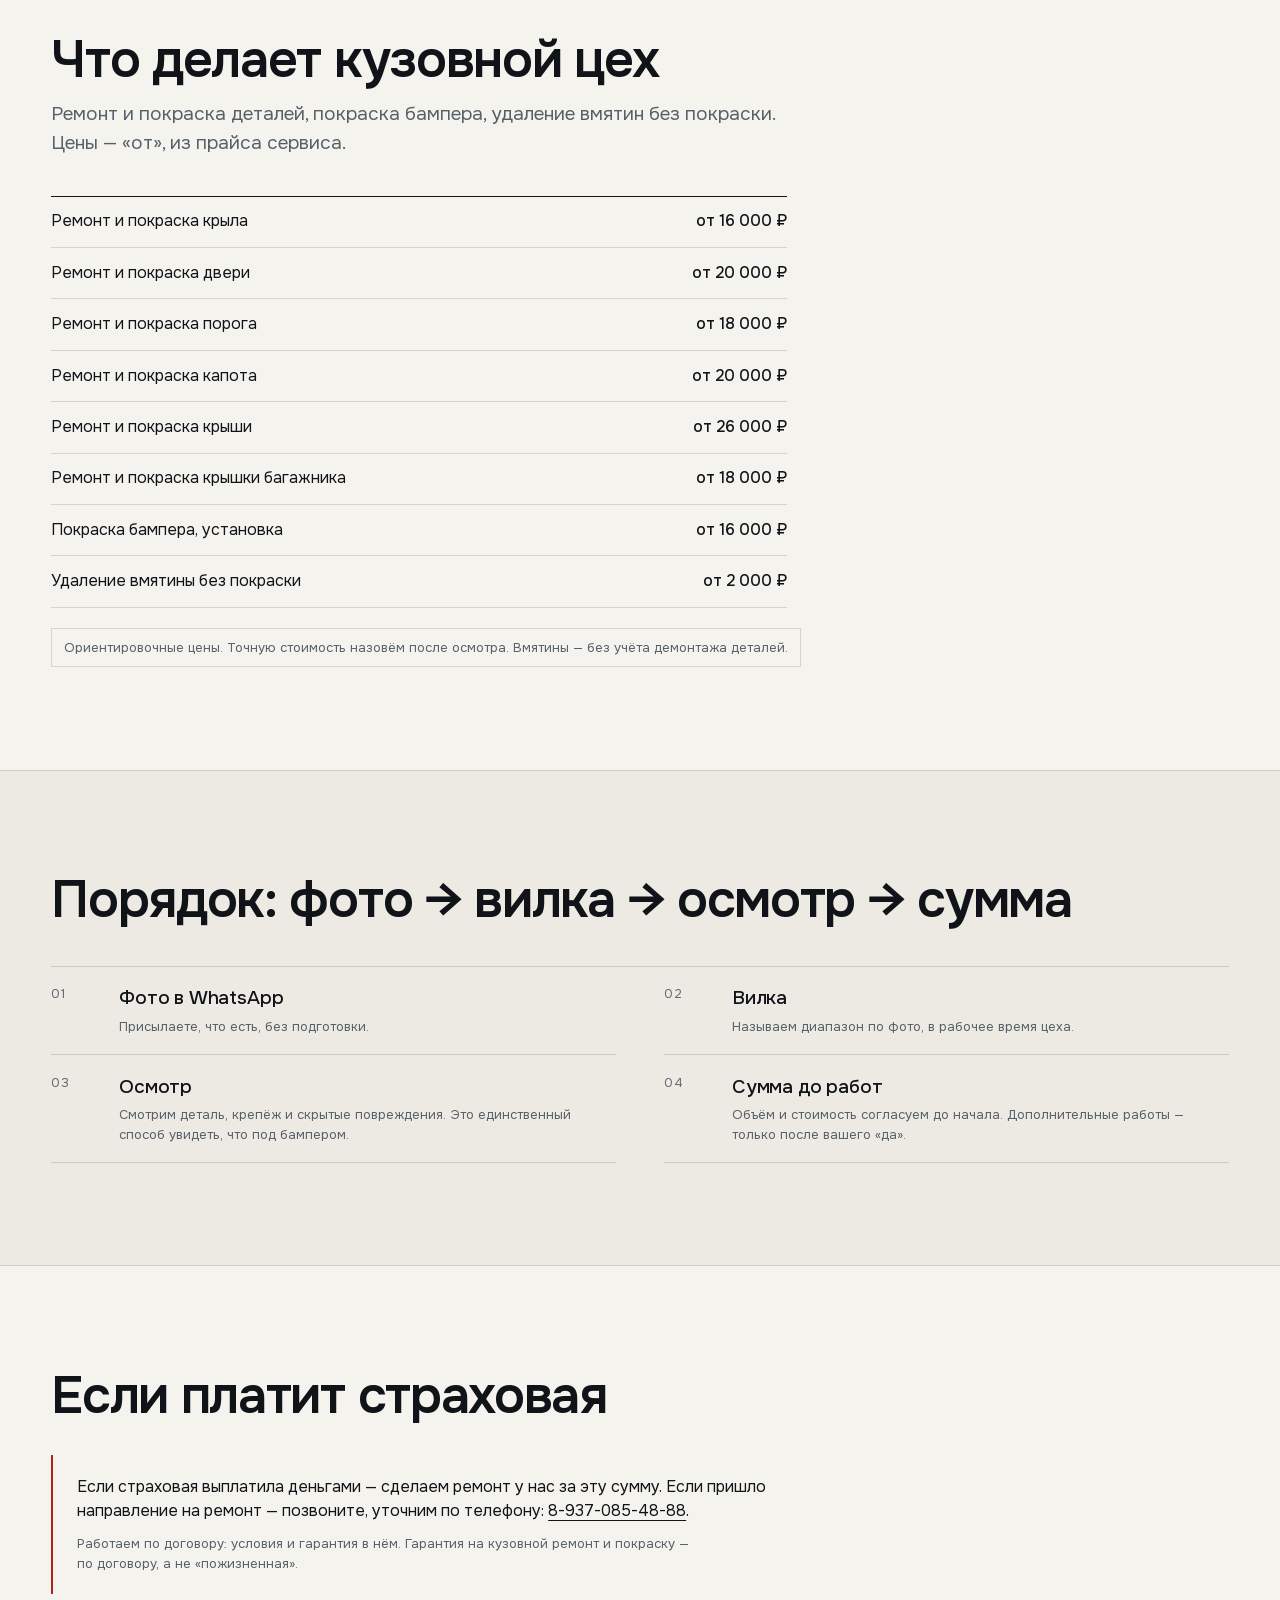
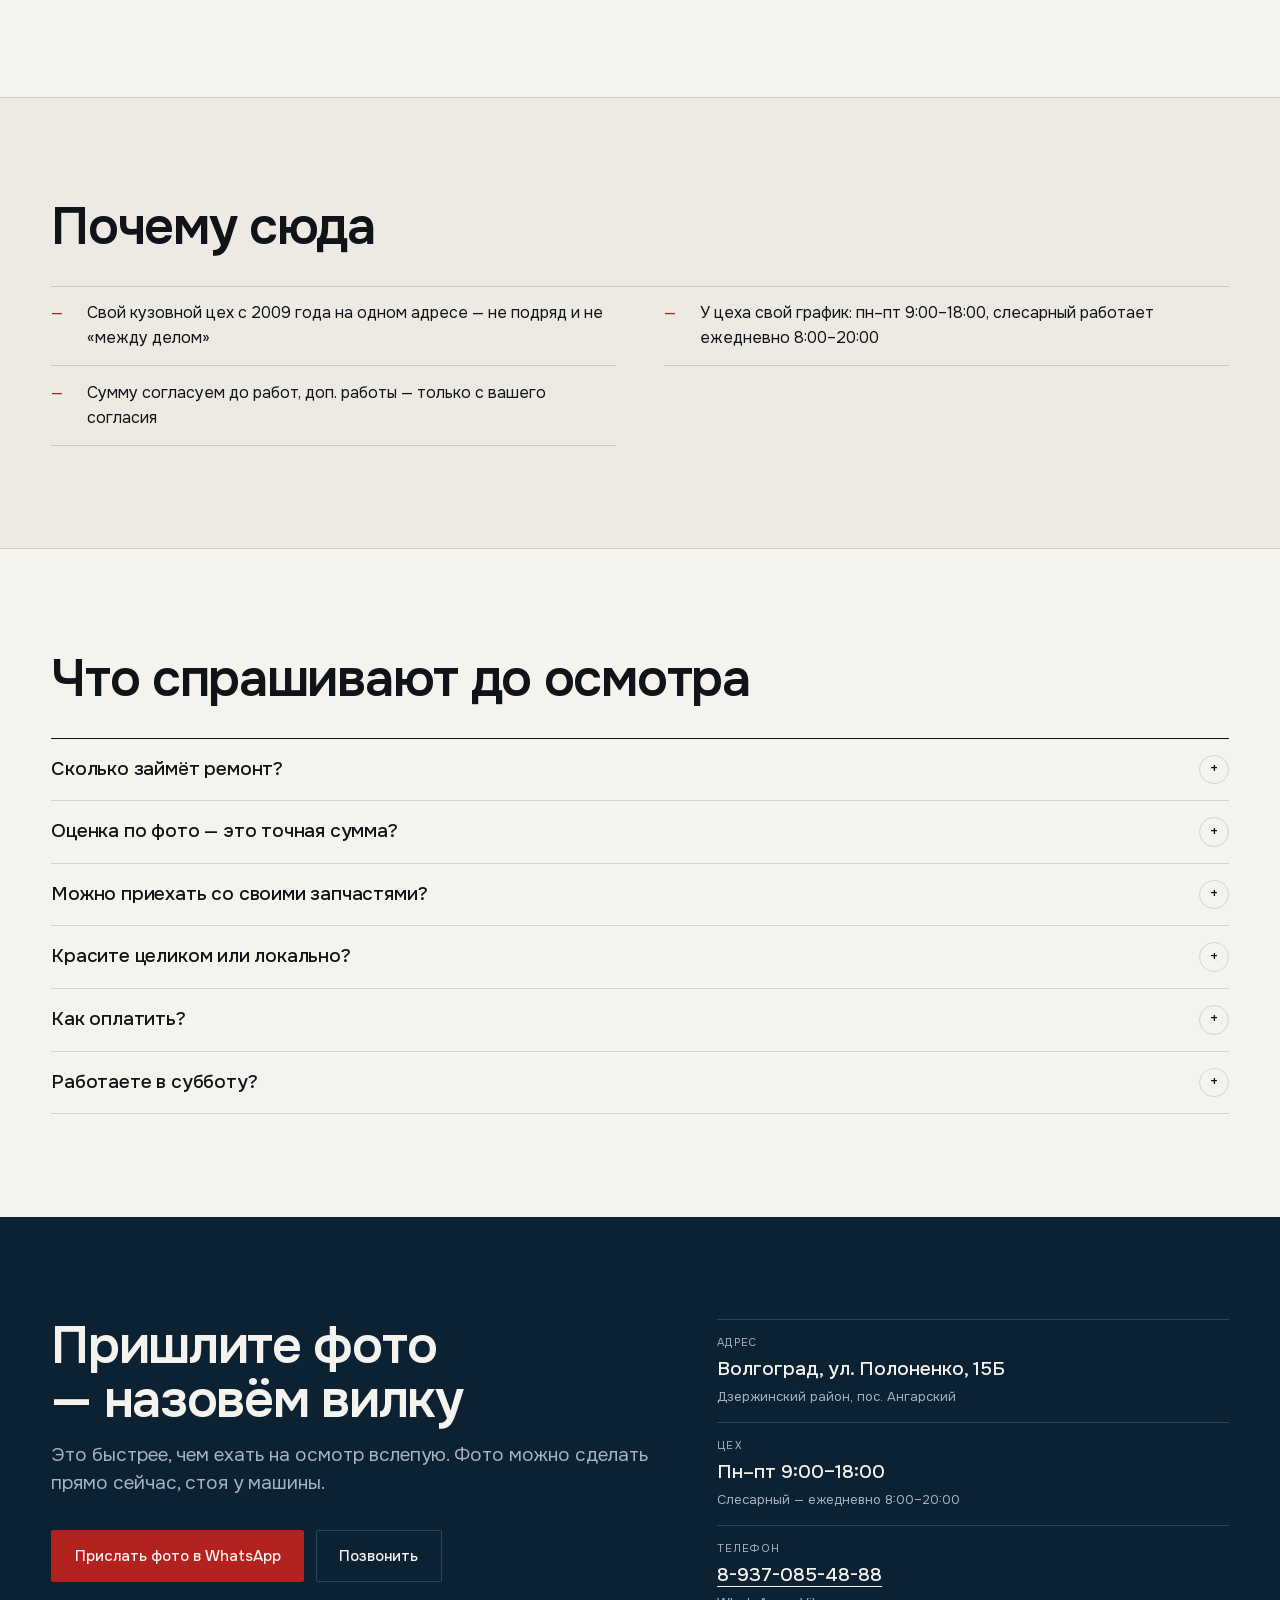
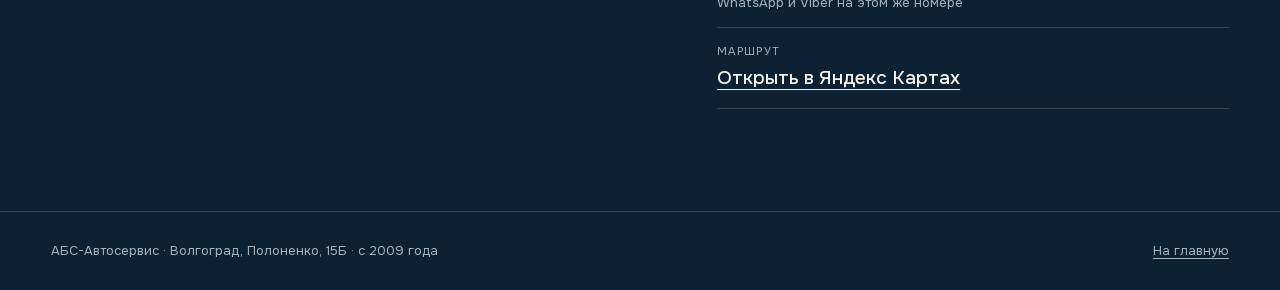
==== commit 92abc82c: "Мост на кузовную и один формат рейтинга - главная, блок «Кузовной цех»: текстовая ссылка «Кузовной ц" ====
--- a/kuzov/index.html
+++ b/kuzov/index.html
@@ -48,7 +48,7 @@
         <p class="hero__note">Оценка по фото предварительная: точную сумму назовём после осмотра. Если проще голосом — <a href="tel:+79370854888" data-tel="note">8-937-085-48-88</a>.</p>
         <ul class="facts">
           <li>Работаем с 2009 года</li>
-          <li>4,8 на Яндекс Картах · 503 оценки · ноябрь 2026</li>
+          <li>Яндекс Карты · 4,8 · 503 оценки · ноябрь 2026</li>
           <li>Цех пн–пт 9:00–18:00</li>
         </ul>
       </div>
@@ -139,7 +139,6 @@
       <ul class="trust">
         <li>Свой кузовной цех с 2009 года на одном адресе — не подряд и не «между делом»</li>
         <li>У цеха свой график: пн–пт 9:00–18:00, слесарный работает ежедневно 8:00–20:00</li>
-        <li>4,8 из 5 по 503 оценкам на Яндекс Картах (16.11.2026)</li>
         <li>Сумму согласуем до работ, доп. работы — только с вашего согласия</li>
       </ul>
     </div>
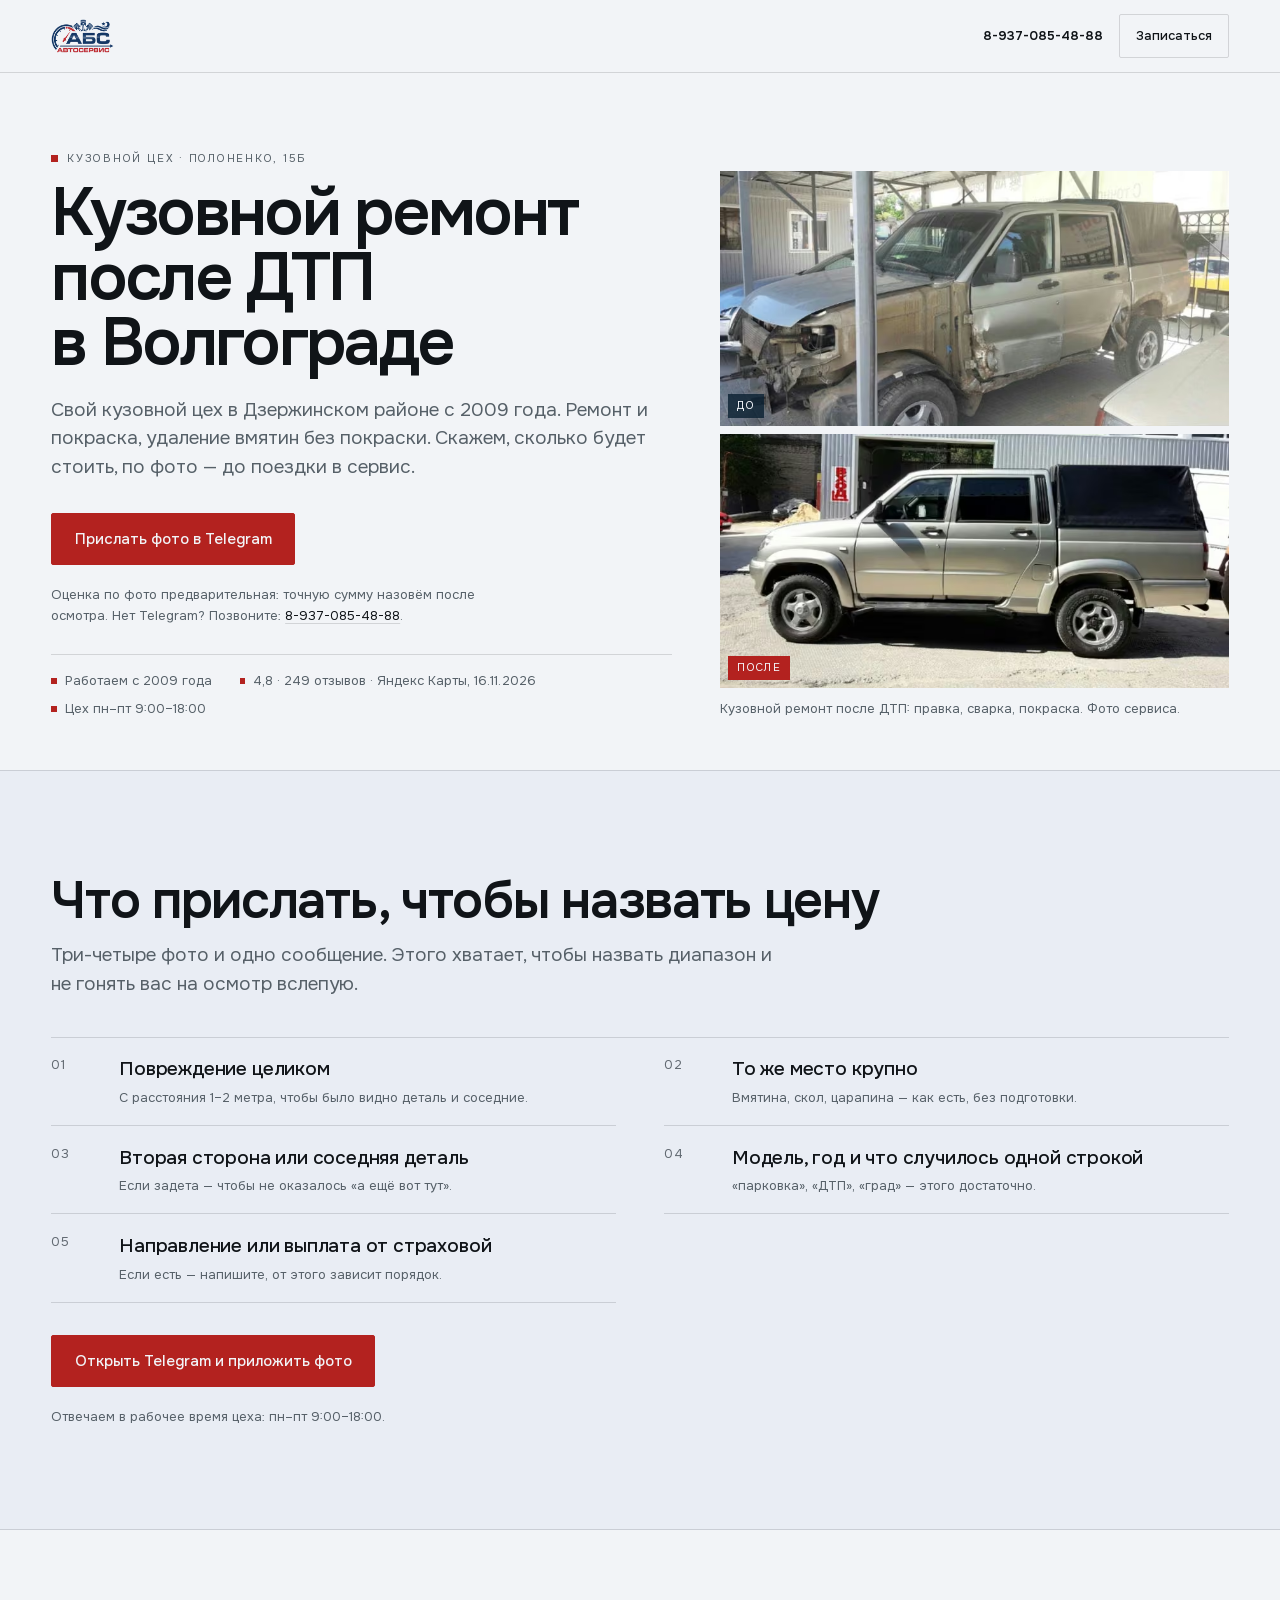
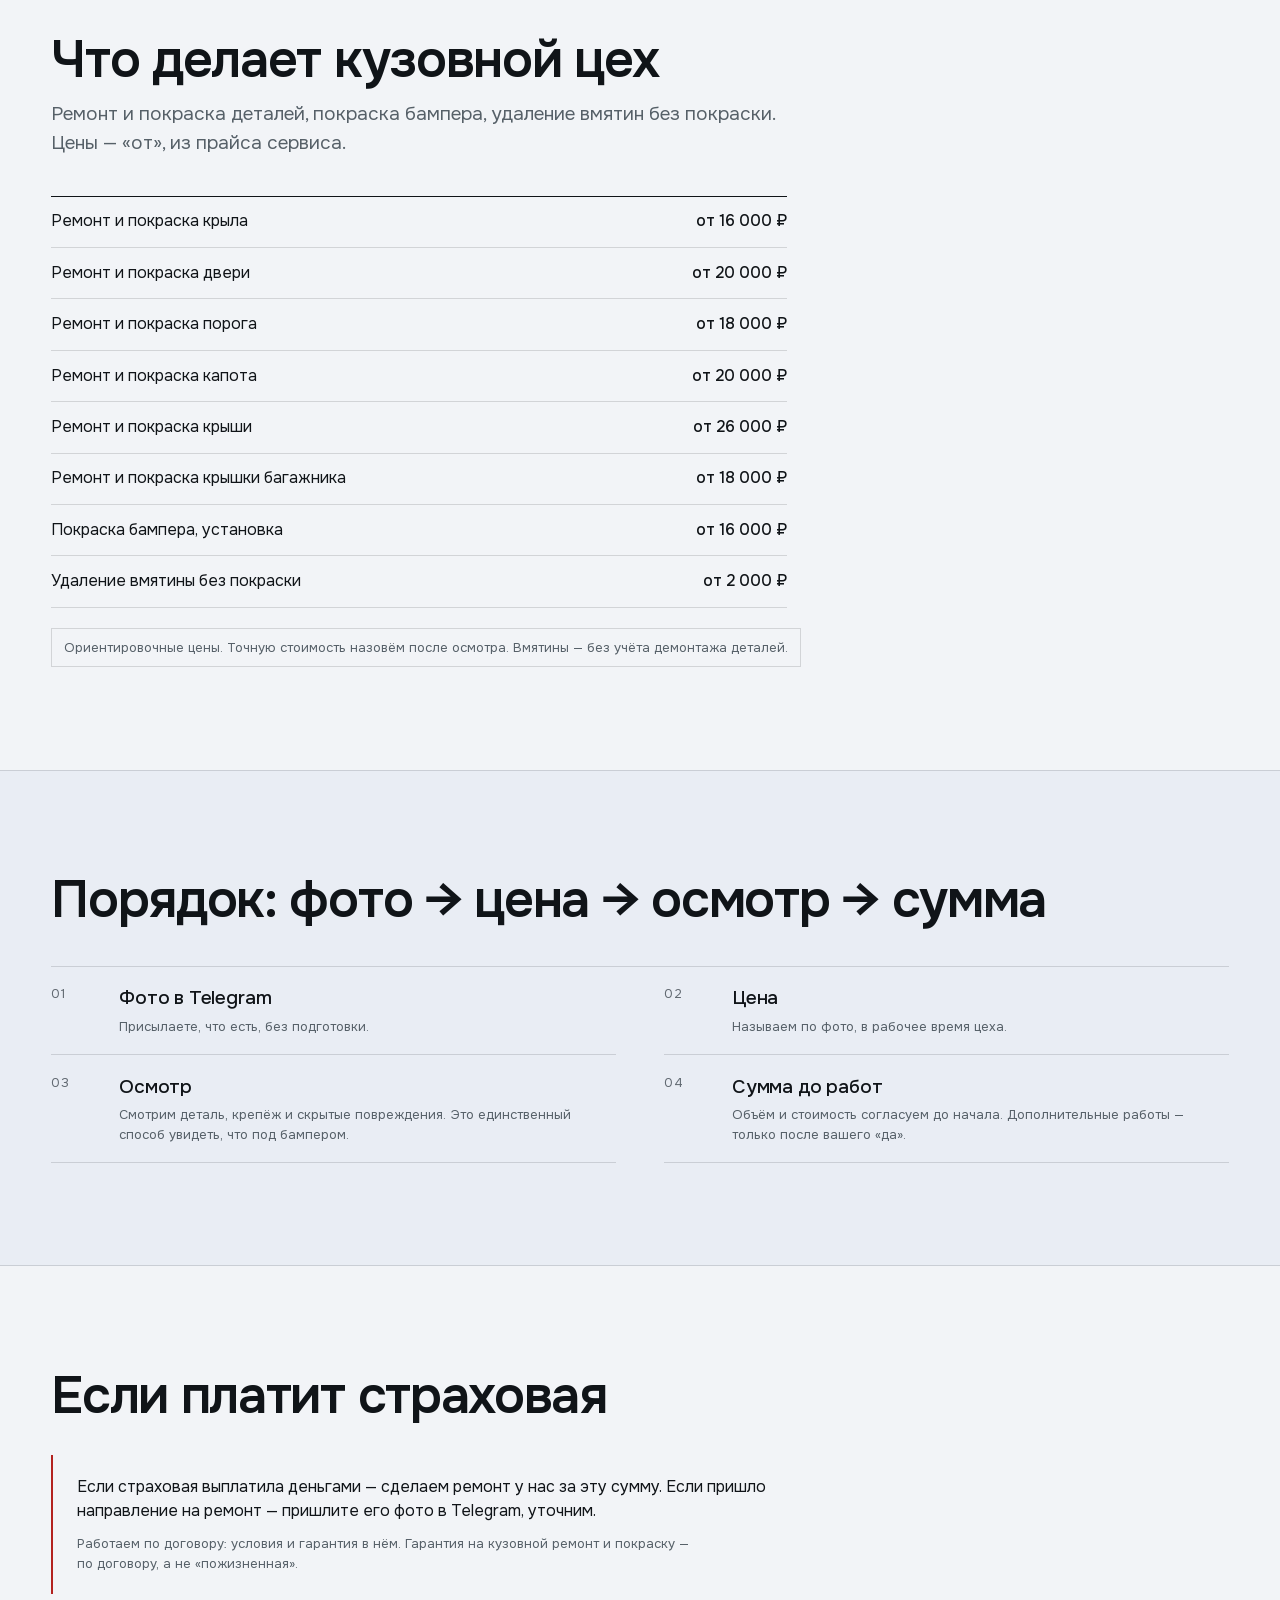
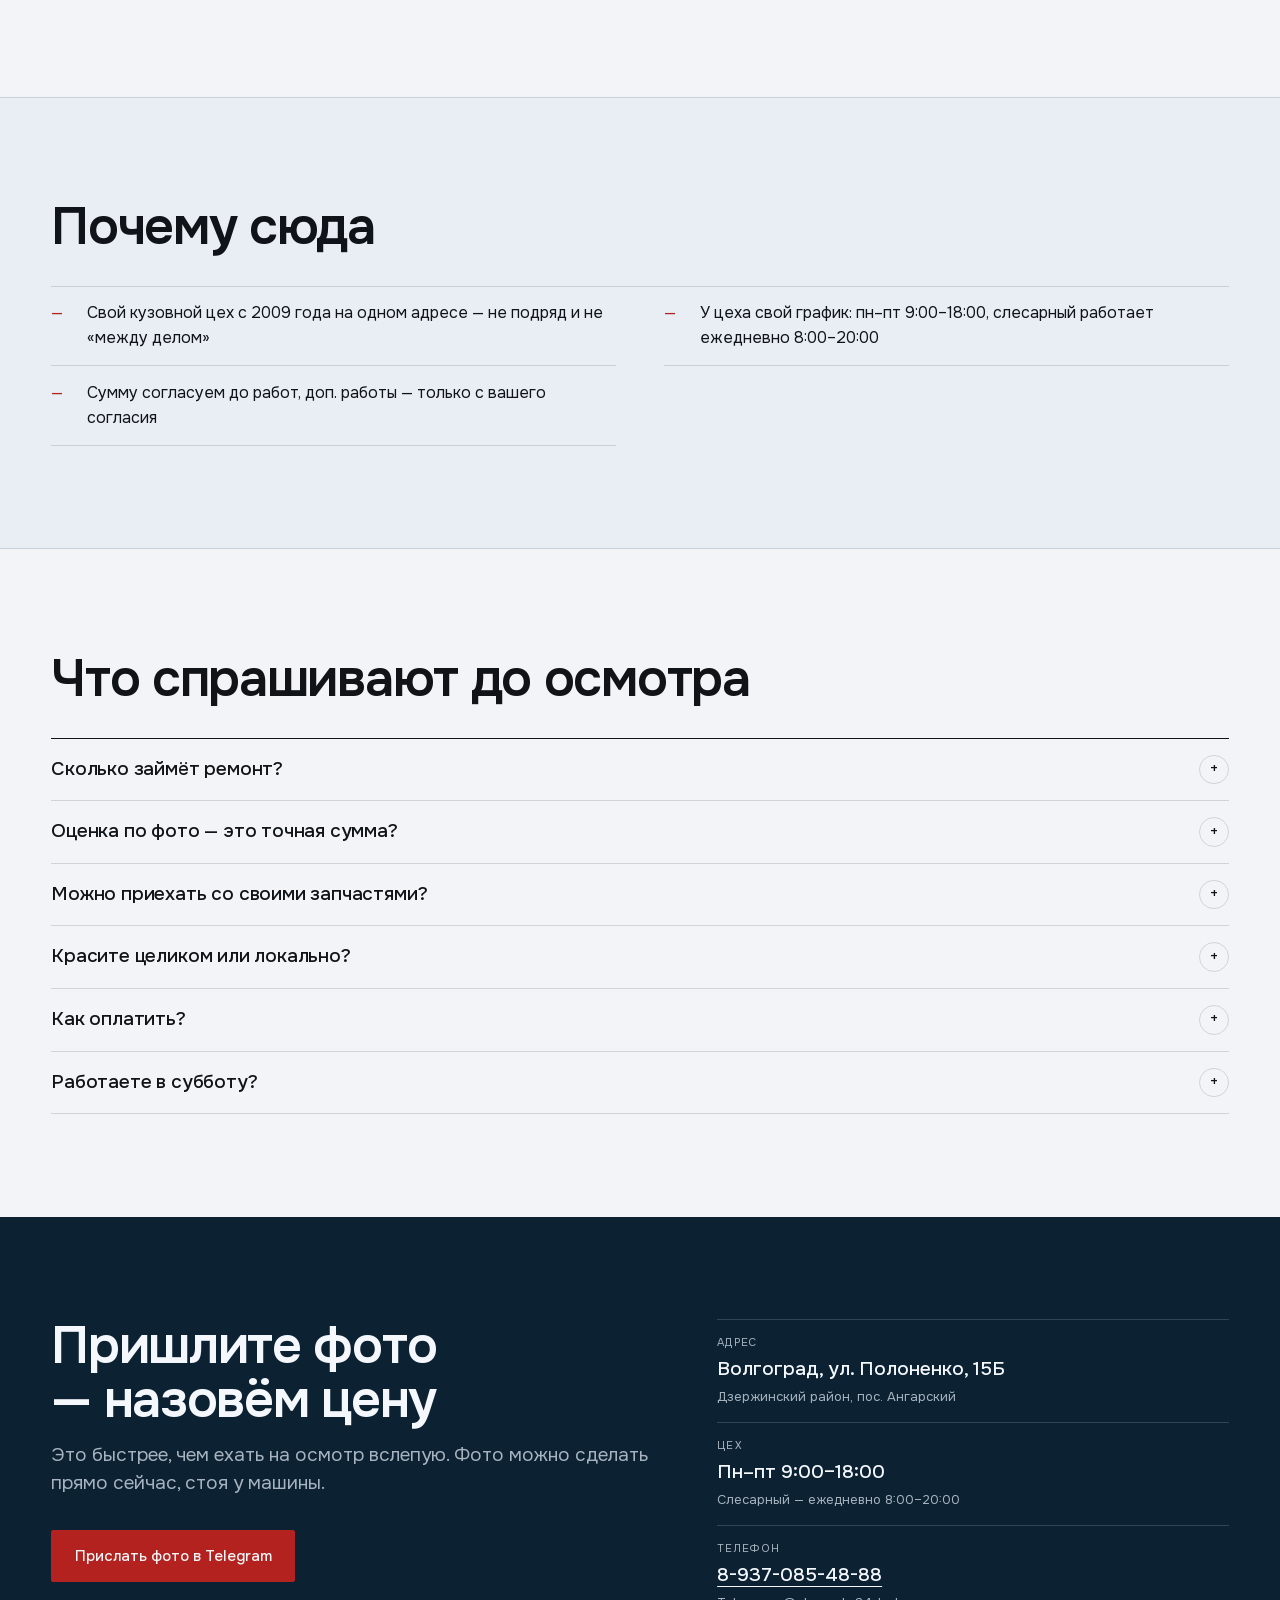
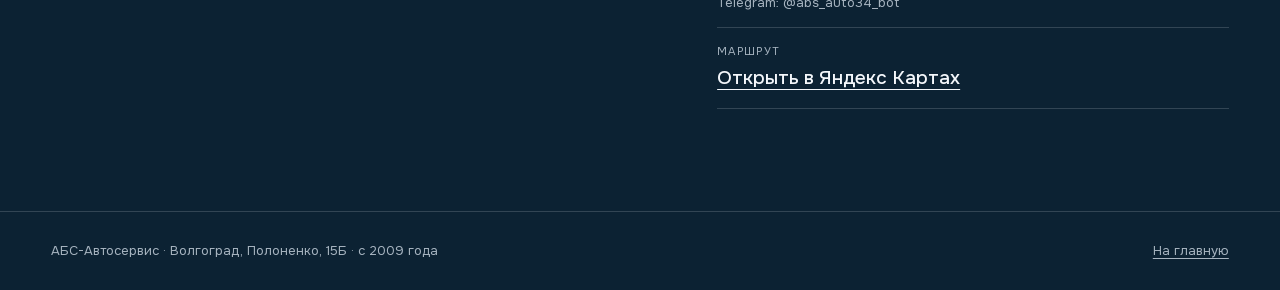
==== commit 14878c2b: "Сохранены правки 23.11: холодная палитра и события data-tel/data-tg" ====
--- a/kuzov/index.html
+++ b/kuzov/index.html
@@ -4,12 +4,12 @@
 <meta charset="utf-8">
 <meta name="viewport" content="width=device-width, initial-scale=1">
 <meta name="robots" content="noindex, nofollow">
-<title>Кузовной ремонт после ДТП — вилка по фото, Волгоград</title>
-<meta name="description" content="Свой кузовной цех с 2009 года, Полоненко, 15Б. Пришлите 3–4 фото — назовём диапазон цен до поездки. Ремонт и покраска, вмятины без покраски. Пн–пт 9:00–18:00.">
-<meta name="theme-color" content="#f5f3ee">
+<title>Кузовной ремонт после ДТП — цену скажем по фото, Волгоград</title>
+<meta name="description" content="Свой кузовной цех с 2009 года, Полоненко, 15Б. Пришлите 3–4 фото — скажем, сколько будет стоить, до поездки. Ремонт и покраска, вмятины без покраски. Пн–пт 9:00–18:00.">
+<meta name="theme-color" content="#f2f4f7">
 <meta property="og:type" content="website">
-<meta property="og:title" content="Кузовной ремонт: назовём вилку по фото">
-<meta property="og:description" content="Свой цех с 2009 года. Пришлите 3–4 фото — скажем диапазон до поездки.">
+<meta property="og:title" content="Кузовной ремонт: назовём цену по фото">
+<meta property="og:description" content="Свой цех с 2009 года. Пришлите 3–4 фото — скажем, сколько будет стоить, до поездки.">
 <meta property="og:locale" content="ru_RU">
 <meta property="og:url" content="/kuzov/">
 <meta property="og:image" content="/assets/img/og-kuzov-1200.jpg">
@@ -40,15 +40,14 @@
       <div>
         <p class="eyebrow">Кузовной цех · Полоненко, 15Б</p>
         <h1>Кузовной ремонт после ДТП в Волгограде</h1>
-        <p class="hero__lead">Свой кузовной цех в Дзержинском районе с 2009 года. Ремонт и покраска, удаление вмятин без покраски. Вилку по стоимости называем по фото — до поездки в сервис.</p>
+        <p class="hero__lead">Свой кузовной цех в Дзержинском районе с 2009 года. Ремонт и покраска, удаление вмятин без покраски. Скажем, сколько будет стоить, по фото — до поездки в сервис.</p>
         <div class="hero__cta">
-          <a class="btn" id="wa-hero" href="https://wa.me/79370854888?text=%D0%97%D0%B4%D1%80%D0%B0%D0%B2%D1%81%D1%82%D0%B2%D1%83%D0%B9%D1%82%D0%B5%21%20%D0%9F%D0%B8%D1%88%D1%83%20%D1%81%20%D1%81%D0%B0%D0%B9%D1%82%D0%B0%2C%20%D0%BA%D1%83%D0%B7%D0%BE%D0%B2%D0%BD%D0%BE%D0%B9%20%D1%80%D0%B5%D0%BC%D0%BE%D0%BD%D1%82.%20%D0%9F%D1%80%D0%B8%D0%BA%D0%BB%D0%B0%D0%B4%D1%8B%D0%B2%D0%B0%D1%8E%20%D1%84%D0%BE%D1%82%D0%BE" target="_blank" rel="noopener" data-wa="hero">Прислать фото в WhatsApp</a>
-          <a class="btn btn--ghost" href="tel:+79370854888" data-tel="hero">Позвонить</a>
+          <a class="btn" id="tg-hero" href="https://t.me/abs_auto34_bot?start=src_kuzov_hero" target="_blank" rel="noopener" data-tg="kuzov-hero">Прислать фото в Telegram</a>
         </div>
-        <p class="hero__note">Оценка по фото предварительная: точную сумму назовём после осмотра. Если проще голосом — <a href="tel:+79370854888" data-tel="note">8-937-085-48-88</a>.</p>
+        <p class="hero__note">Оценка по фото предварительная: точную сумму назовём после осмотра. Нет Telegram? Позвоните: <a href="tel:+79370854888" data-tel="hero-idle">8-937-085-48-88</a>.</p>
         <ul class="facts">
           <li>Работаем с 2009 года</li>
-          <li>Яндекс Карты · 4,8 · 503 оценки · ноябрь 2026</li>
+          <li>4,8 · 249 отзывов · Яндекс Карты, 16.11.2026</li>
           <li>Цех пн–пт 9:00–18:00</li>
         </ul>
       </div>
@@ -77,7 +76,7 @@
 
   <section class="band">
     <div class="shell">
-      <h2>Что прислать, чтобы назвать вилку</h2>
+      <h2>Что прислать, чтобы назвать цену</h2>
       <p class="lead">Три-четыре фото и одно сообщение. Этого хватает, чтобы назвать диапазон и не гонять вас на осмотр вслепую.</p>
       <ol class="steps">
         <li><span><b>Повреждение целиком</b><small>С расстояния 1–2 метра, чтобы было видно деталь и соседние.</small></span></li>
@@ -87,7 +86,7 @@
         <li><span><b>Направление или выплата от страховой</b><small>Если есть — напишите, от этого зависит порядок.</small></span></li>
       </ol>
       <div class="hero__cta">
-        <a class="btn" id="wa-send" href="https://wa.me/79370854888?text=%D0%97%D0%B4%D1%80%D0%B0%D0%B2%D1%81%D1%82%D0%B2%D1%83%D0%B9%D1%82%D0%B5%21%20%D0%9F%D0%B8%D1%88%D1%83%20%D1%81%20%D1%81%D0%B0%D0%B9%D1%82%D0%B0%2C%20%D0%BA%D1%83%D0%B7%D0%BE%D0%B2%D0%BD%D0%BE%D0%B9%20%D1%80%D0%B5%D0%BC%D0%BE%D0%BD%D1%82.%20%D0%9F%D1%80%D0%B8%D0%BA%D0%BB%D0%B0%D0%B4%D1%8B%D0%B2%D0%B0%D1%8E%20%D1%84%D0%BE%D1%82%D0%BE" target="_blank" rel="noopener" data-wa="steps">Открыть WhatsApp и приложить фото</a>
+        <a class="btn" id="tg-send" href="https://t.me/abs_auto34_bot?start=src_kuzov_send" target="_blank" rel="noopener" data-tg="kuzov-send">Открыть Telegram и приложить фото</a>
       </div>
       <p class="hero__note">Отвечаем в рабочее время цеха: пн–пт 9:00–18:00.</p>
     </div>
@@ -113,10 +112,10 @@
 
   <section class="band">
     <div class="shell">
-      <h2>Порядок: фото → вилка → осмотр → сумма</h2>
+      <h2>Порядок: фото → цена → осмотр → сумма</h2>
       <ol class="steps">
-        <li><span><b>Фото в WhatsApp</b><small>Присылаете, что есть, без подготовки.</small></span></li>
-        <li><span><b>Вилка</b><small>Называем диапазон по фото, в рабочее время цеха.</small></span></li>
+        <li><span><b>Фото в Telegram</b><small>Присылаете, что есть, без подготовки.</small></span></li>
+        <li><span><b>Цена</b><small>Называем по фото, в рабочее время цеха.</small></span></li>
         <li><span><b>Осмотр</b><small>Смотрим деталь, крепёж и скрытые повреждения. Это единственный способ увидеть, что под бампером.</small></span></li>
         <li><span><b>Сумма до работ</b><small>Объём и стоимость согласуем до начала. Дополнительные работы — только после вашего «да».</small></span></li>
       </ol>
@@ -127,7 +126,7 @@
     <div class="shell">
       <h2>Если платит страховая</h2>
       <div class="box">
-        <p>Если страховая выплатила деньгами — сделаем ремонт у нас за эту сумму. Если пришло направление на ремонт — позвоните, уточним по телефону: <a href="tel:+79370854888" data-tel="insurance">8-937-085-48-88</a>.</p>
+        <p>Если страховая выплатила деньгами — сделаем ремонт у нас за эту сумму. Если пришло направление на ремонт — пришлите его фото в Telegram, уточним.</p>
         <p>Работаем по договору: условия и гарантия в нём. Гарантия на кузовной ремонт и покраску — по договору, а не «пожизненная».</p>
       </div>
     </div>
@@ -154,7 +153,7 @@
         </details>
         <details>
           <summary>Оценка по фото — это точная сумма?</summary>
-          <p>Нет. Это вилка, чтобы вы понимали порядок цен. Точная сумма — после осмотра, до работ.</p>
+          <p>Нет. Это предварительная цена, чтобы вы понимали порядок. Точная сумма — после осмотра, до работ.</p>
         </details>
         <details>
           <summary>Можно приехать со своими запчастями?</summary>
@@ -180,17 +179,16 @@
     <div class="shell">
       <div class="final__grid">
         <div>
-          <h2>Пришлите фото — назовём вилку</h2>
+          <h2>Пришлите фото — назовём цену</h2>
           <p class="lead">Это быстрее, чем ехать на осмотр вслепую. Фото можно сделать прямо сейчас, стоя у машины.</p>
           <div class="final__actions">
-            <a class="btn" id="wa-final" href="https://wa.me/79370854888?text=%D0%97%D0%B4%D1%80%D0%B0%D0%B2%D1%81%D1%82%D0%B2%D1%83%D0%B9%D1%82%D0%B5%21%20%D0%9F%D0%B8%D1%88%D1%83%20%D1%81%20%D1%81%D0%B0%D0%B9%D1%82%D0%B0%2C%20%D0%BA%D1%83%D0%B7%D0%BE%D0%B2%D0%BD%D0%BE%D0%B9%20%D1%80%D0%B5%D0%BC%D0%BE%D0%BD%D1%82.%20%D0%9F%D1%80%D0%B8%D0%BA%D0%BB%D0%B0%D0%B4%D1%8B%D0%B2%D0%B0%D1%8E%20%D1%84%D0%BE%D1%82%D0%BE" target="_blank" rel="noopener" data-wa="final">Прислать фото в WhatsApp</a>
-            <a class="btn btn--ghost btn--on-dark" href="tel:+79370854888" data-tel="final">Позвонить</a>
+            <a class="btn" id="tg-final" href="https://t.me/abs_auto34_bot?start=src_kuzov_final" target="_blank" rel="noopener" data-tg="kuzov-final">Прислать фото в Telegram</a>
           </div>
         </div>
         <dl class="contacts">
           <div><dt>Адрес</dt><dd>Волгоград, ул. Полоненко, 15Б<span>Дзержинский район, пос. Ангарский</span></dd></div>
           <div><dt>Цех</dt><dd>Пн–пт 9:00–18:00<span>Слесарный — ежедневно 8:00–20:00</span></dd></div>
-          <div><dt>Телефон</dt><dd><a href="tel:+79370854888" data-tel="contacts">8-937-085-48-88</a><span>WhatsApp и Viber на этом же номере</span></dd></div>
+          <div><dt>Телефон</dt><dd><a href="tel:+79370854888" data-tel="contacts">8-937-085-48-88</a><span>Telegram: @abs_auto34_bot</span></dd></div>
           <div><dt>Маршрут</dt><dd><a href="https://yandex.ru/maps/org/abs_avtoservis/1309863484/" target="_blank" rel="noopener">Открыть в Яндекс Картах</a></dd></div>
         </dl>
       </div>
@@ -206,17 +204,22 @@
 </footer>
 
 <div class="bar" id="bar">
-  <a class="btn" href="https://wa.me/79370854888?text=%D0%97%D0%B4%D1%80%D0%B0%D0%B2%D1%81%D1%82%D0%B2%D1%83%D0%B9%D1%82%D0%B5%21%20%D0%9F%D0%B8%D1%88%D1%83%20%D1%81%20%D1%81%D0%B0%D0%B9%D1%82%D0%B0%2C%20%D0%BA%D1%83%D0%B7%D0%BE%D0%B2%D0%BD%D0%BE%D0%B9%20%D1%80%D0%B5%D0%BC%D0%BE%D0%BD%D1%82" target="_blank" rel="noopener" data-wa="bar">Фото в WhatsApp</a>
-  <a class="btn btn--ghost" href="tel:+79370854888" data-tel="bar-note">Позвонить</a>
+  <a class="btn" href="https://t.me/abs_auto34_bot?start=src_kuzov_bar" target="_blank" rel="noopener" data-tg="kuzov-bar">Фото в Telegram</a>
+  <a class="btn btn--ghost" href="tel:+79370854888" data-tel="mobile">Позвонить</a>
 </div>
 
 <script>
-/* Клики: WhatsApp и телефон уходят в abs.site_event до перехода.
+/* Клики: Telegram и телефон уходят в abs.site_event до перехода.
    utm разбираем в объект — строку приёмник не читает. idem уникален на клик,
    иначе дедуп съест второго человека с той же страницы. */
 (() => {
-  const pageKey = () => (location.pathname.replace(/\/+$/, '').replace(/^\//, '') || 'kuzov')
-    .replace(/[^a-z0-9-]/gi, '').slice(0, 16).toLowerCase();
+  const pageKey = () => {
+    // '/kuzov/index.html' → 'kuzov': в отчёте страница должна называться так же, как в гейте.
+    const p = location.pathname.replace(/\/+$/, '').replace(/^\//, '');
+    if (!p || p === 'index.html') return 'index';
+    const clean = p.replace(/\/index\.html$/, '').replace(/\.html?$/, '').replace(/\/+/g, '-');
+    return (clean.replace(/[^a-z0-9-]/gi, '') || 'kuzov').slice(0, 16).toLowerCase();
+  };
 
   const readUtm = () => {
     const params = new URLSearchParams(location.search);
@@ -232,7 +235,7 @@
   const send = (type, el) => {
     try {
       const { utm, ref } = readUtm();
-      const src = String(el.dataset.wa || el.dataset.tel || 'unknown')
+      const src = String(el.dataset.tg || el.dataset.tel || 'unknown')
         .toLowerCase().replace(/[^a-z0-9-]/g, '').slice(0, 12) || 'unknown';
       const idem = `${pageKey()}-${src}-${Date.now().toString(36)}`
         .replace(/[^a-z0-9._-]/gi, '').slice(0, 64);
@@ -246,8 +249,8 @@
     } catch (_) { /* ссылка важнее события */ }
   };
 
-  document.querySelectorAll('a[data-wa]').forEach((a) => {
-    a.addEventListener('click', () => send('wa_click', a));
+  document.querySelectorAll('a[data-tg]').forEach((a) => {
+    a.addEventListener('click', () => send('messenger_click', a));
   });
   document.querySelectorAll('a[data-tel]').forEach((a) => {
     a.addEventListener('click', () => send('tel_click', a));
--- a/styles/tokens.css
+++ b/styles/tokens.css
@@ -22,9 +22,9 @@
   color-scheme: light;
 
   /* ── v3: папир и чернила ─────────────────────────────────────────── */
-  --base: #f5f3ee;          /* тёплая бумага — фон страницы */
-  --base-2: #edeae3;        /* вторая бумага — секции-паузы */
-  --base-3: #e4e0d6;        /* третья бумага — подложки медиа */
+  --base: #f2f4f7;          /* фарфор — фон страницы (фирменная палитра) */
+  --base-2: #e9edf4;        /* вторая подложка — секции-паузы */
+  --base-3: #dde3ec;        /* третья подложка — медиа */
   --fg: #101418;            /* графит — основной текст */
   --fg-2: #566068;          /* вторичный текст, 5,8:1 на base */
   --fg-3: #626a72;          /* служебный, 4,95:1 на base */
@@ -35,9 +35,9 @@
   --accent-soft: #f2e2e0;
   --rule: rgb(16 20 24 / 0.14);
   --rule-soft: rgb(16 20 24 / 0.08);
-  --rule-deep: rgb(245 243 238 / 0.16);
-  --rule-deep-soft: rgb(245 243 238 / 0.08);
-  --on-deep: #f5f3ee;
+  --rule-deep: rgb(244 247 251 / 0.16);
+  --rule-deep-soft: rgb(244 247 251 / 0.08);
+  --on-deep: #f4f7fb;
   --on-deep-2: #a7b4c0;     /* 7,7:1 на deep */
   --ok: #1d6b45;
   --error: #a01c1a;
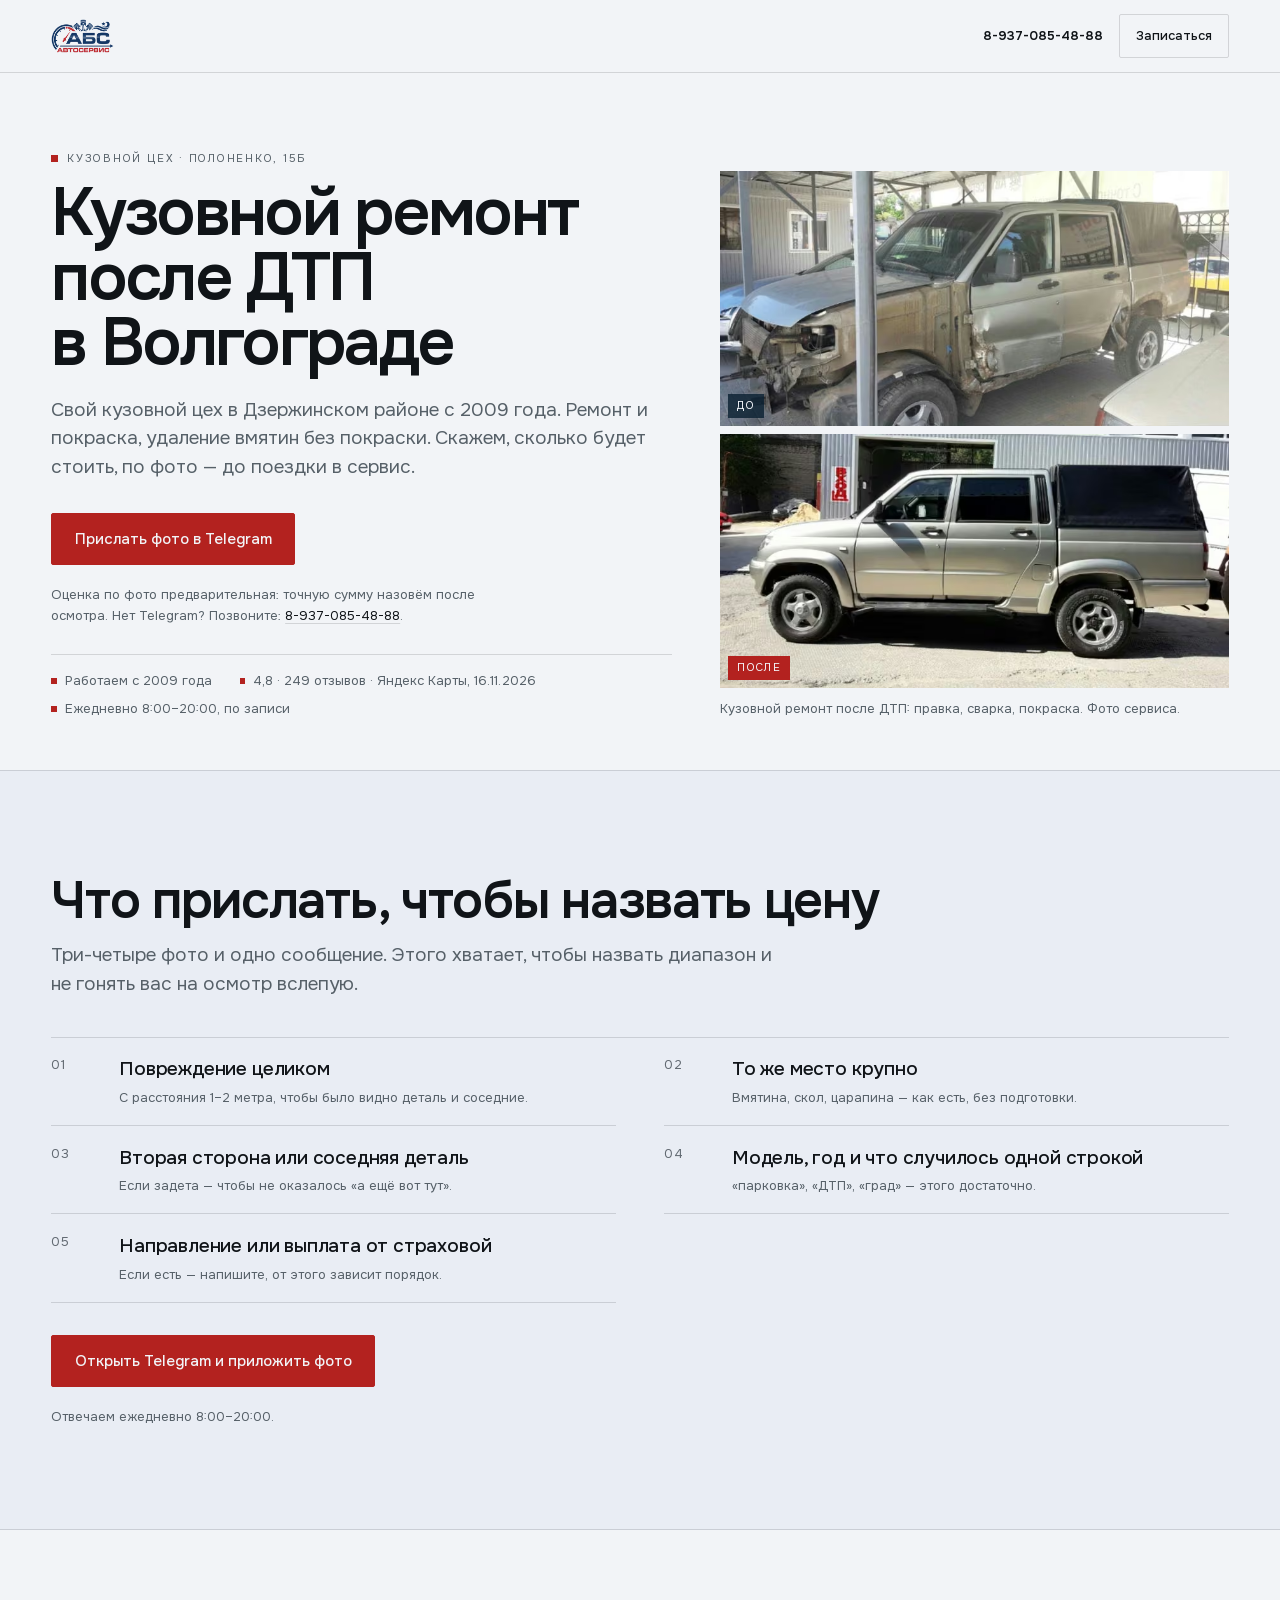
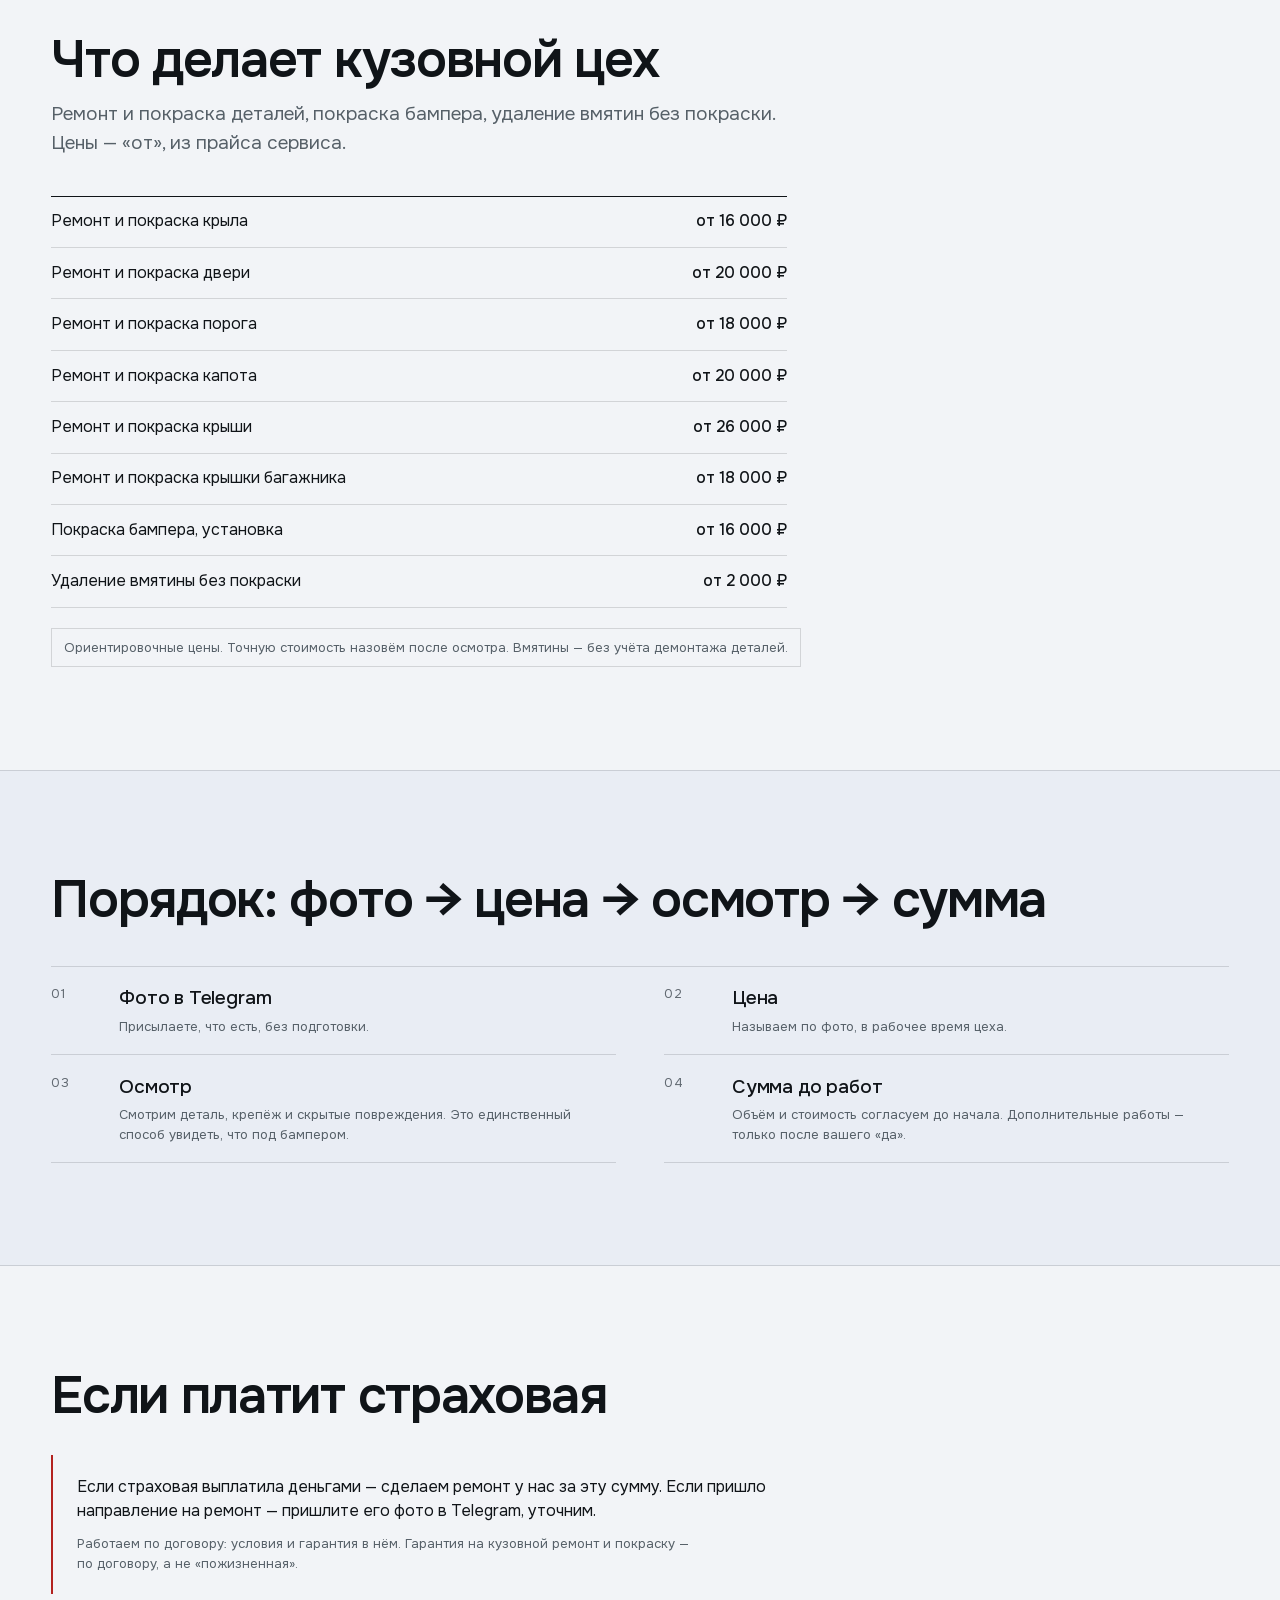
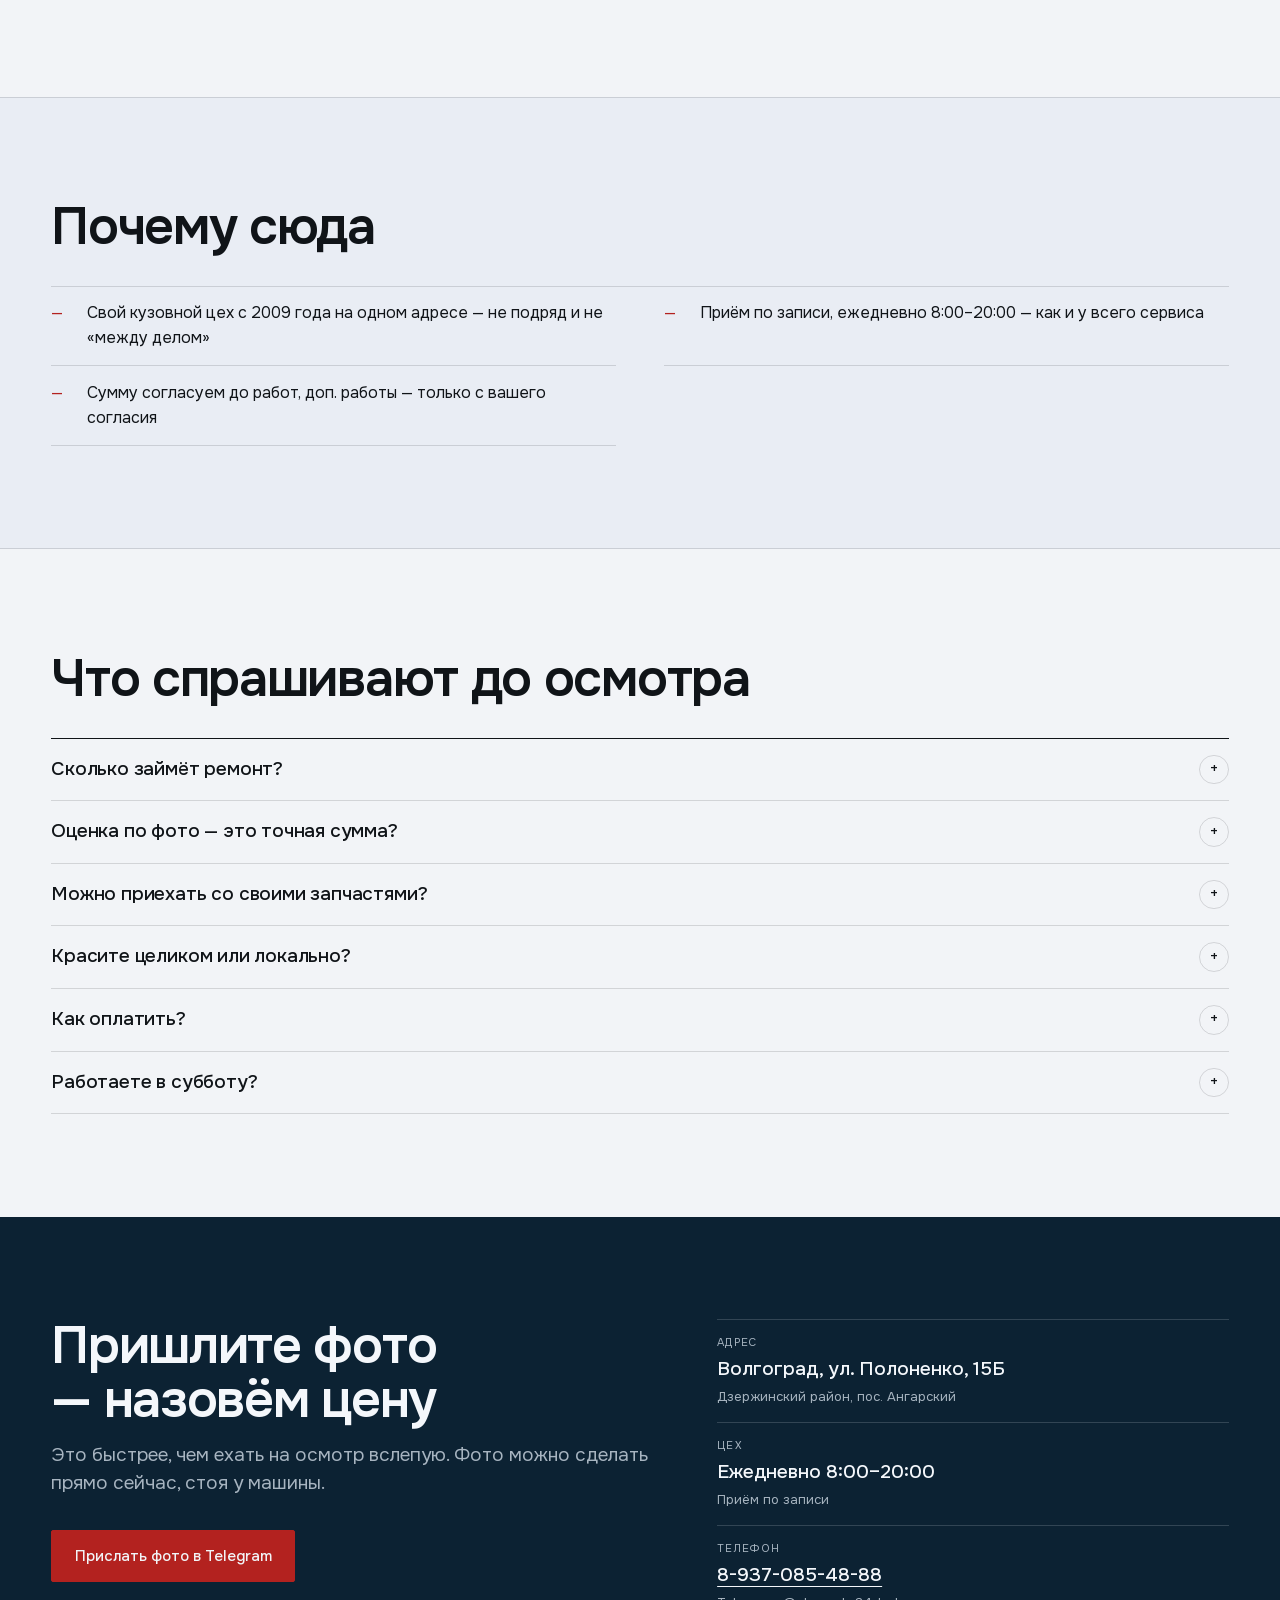
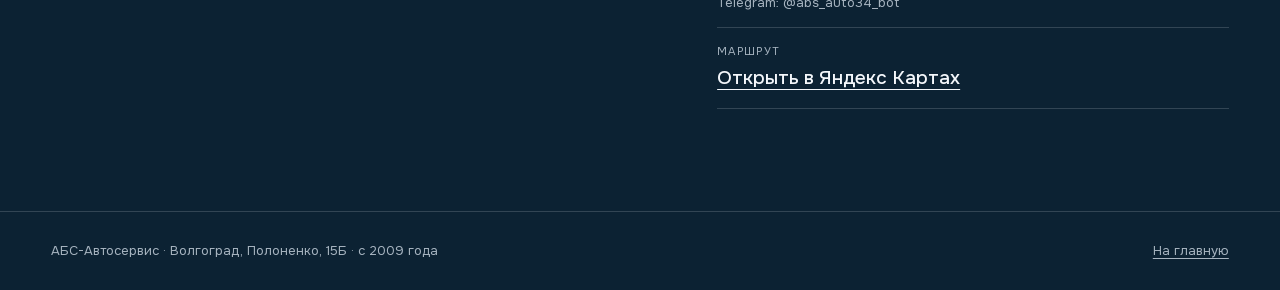
==== commit 4a79ace2: "Главная v7.1: единый график и ответ бота вместо перезвона Владелец 24.11: график единый, как в карто" ====
--- a/kuzov/index.html
+++ b/kuzov/index.html
@@ -5,32 +5,31 @@
 <meta name="viewport" content="width=device-width, initial-scale=1">
 <meta name="robots" content="noindex, nofollow">
 <title>Кузовной ремонт после ДТП — цену скажем по фото, Волгоград</title>
-<meta name="description" content="Свой кузовной цех с 2009 года, Полоненко, 15Б. Пришлите 3–4 фото — скажем, сколько будет стоить, до поездки. Ремонт и покраска, вмятины без покраски. Пн–пт 9:00–18:00.">
+<meta name="description" content="Свой кузовной цех с 2009 года, Полоненко, 15Б. Пришлите 3–4 фото — скажем, сколько будет стоить, до поездки. Ремонт и покраска, вмятины без покраски. Ежедневно 8:00–20:00, по записи.">
 <meta name="theme-color" content="#f2f4f7">
 <meta property="og:type" content="website">
 <meta property="og:title" content="Кузовной ремонт: назовём цену по фото">
 <meta property="og:description" content="Свой цех с 2009 года. Пришлите 3–4 фото — скажем, сколько будет стоить, до поездки.">
 <meta property="og:locale" content="ru_RU">
-<meta property="og:url" content="/kuzov/">
-<meta property="og:image" content="/assets/img/og-kuzov-1200.jpg">
+<meta property="og:image" content="../assets/img/og-kuzov-1200.jpg">
 <meta property="og:image:width" content="1200">
 <meta property="og:image:height" content="630">
 <meta property="og:image:alt" content="УАЗ до и после кузовного ремонта в АБС-Автосервис">
 <meta name="twitter:card" content="summary_large_image">
-<meta name="twitter:image" content="/assets/img/og-kuzov-1200.jpg">
-<link rel="icon" href="/assets/favicon.svg" type="image/svg+xml">
-<link rel="stylesheet" href="/styles/tokens.css">
-<link rel="preload" href="/assets/fonts/unbounded-site-var.woff2" as="font" type="font/woff2" crossorigin>
-<link rel="preload" href="/assets/fonts/onest-site-var.woff2" as="font" type="font/woff2" crossorigin>
-<link rel="stylesheet" href="/styles/kuzov.css?v=1">
+<meta name="twitter:image" content="../assets/img/og-kuzov-1200.jpg">
+<link rel="icon" href="../assets/favicon.svg" type="image/svg+xml">
+<link rel="stylesheet" href="../styles/tokens.css">
+<link rel="preload" href="../assets/fonts/unbounded-site-var.woff2" as="font" type="font/woff2" crossorigin>
+<link rel="preload" href="../assets/fonts/onest-site-var.woff2" as="font" type="font/woff2" crossorigin>
+<link rel="stylesheet" href="../styles/kuzov.css?v=1">
 </head>
 <body>
 
 <header class="top">
   <div class="shell top__in">
-    <a class="logo" href="/" aria-label="АБС-Автосервис — на главную"><img src="/assets/img/abs-logo-dark-240.webp" width="240" height="128" alt="АБС-Автосервис"></a>
+    <a class="logo" href="../" aria-label="АБС-Автосервис — на главную"><img src="../assets/img/abs-logo-dark-240.webp" width="240" height="128" alt="АБС-Автосервис"></a>
     <a class="top__phone" href="tel:+79370854888" data-tel="header">8-937-085-48-88</a>
-    <a class="btn btn--ghost btn--sm" href="/#booking">Записаться</a>
+    <a class="btn btn--ghost btn--sm" href="../#contacts">Записаться</a>
   </div>
 </header>
 
@@ -48,7 +47,7 @@
         <ul class="facts">
           <li>Работаем с 2009 года</li>
           <li>4,8 · 249 отзывов · Яндекс Карты, 16.11.2026</li>
-          <li>Цех пн–пт 9:00–18:00</li>
+          <li>Ежедневно 8:00–20:00, по записи</li>
         </ul>
       </div>
 
@@ -56,15 +55,15 @@
         <div class="ba__pair">
                 <div class="ba__item">
                   <picture>
-                    <source type="image/avif" srcset="/assets/img/kuzov-1-before-400.avif 400w, /assets/img/kuzov-1-before-800.avif 800w" sizes="(min-width: 44rem) 34rem, 92vw">
-                    <img src="/assets/img/kuzov-1-before-800.webp" srcset="/assets/img/kuzov-1-before-400.webp 400w, /assets/img/kuzov-1-before-800.webp 800w" sizes="(min-width: 44rem) 34rem, 92vw" width="800" height="400" alt="УАЗ после ДТП: смято переднее крыло, дверь и капот" decoding="async" fetchpriority="high">
+                    <source type="image/avif" srcset="../assets/img/kuzov-1-before-400.avif 400w, ../assets/img/kuzov-1-before-800.avif 800w" sizes="(min-width: 44rem) 34rem, 92vw">
+                    <img src="../assets/img/kuzov-1-before-800.webp" srcset="../assets/img/kuzov-1-before-400.webp 400w, ../assets/img/kuzov-1-before-800.webp 800w" sizes="(min-width: 44rem) 34rem, 92vw" width="800" height="400" alt="УАЗ после ДТП: смято переднее крыло, дверь и капот" decoding="async" fetchpriority="high">
                   </picture>
                   <span class="ba__tag">До</span>
                 </div>
                 <div class="ba__item">
                   <picture>
-                    <source type="image/avif" srcset="/assets/img/kuzov-1-after-400.avif 400w, /assets/img/kuzov-1-after-800.avif 800w" sizes="(min-width: 44rem) 34rem, 92vw">
-                    <img src="/assets/img/kuzov-1-after-800.webp" srcset="/assets/img/kuzov-1-after-400.webp 400w, /assets/img/kuzov-1-after-800.webp 800w" sizes="(min-width: 44rem) 34rem, 92vw" width="800" height="400" alt="Тот же УАЗ после правки, сварки и покраски" loading="lazy" decoding="async">
+                    <source type="image/avif" srcset="../assets/img/kuzov-1-after-400.avif 400w, ../assets/img/kuzov-1-after-800.avif 800w" sizes="(min-width: 44rem) 34rem, 92vw">
+                    <img src="../assets/img/kuzov-1-after-800.webp" srcset="../assets/img/kuzov-1-after-400.webp 400w, ../assets/img/kuzov-1-after-800.webp 800w" sizes="(min-width: 44rem) 34rem, 92vw" width="800" height="400" alt="Тот же УАЗ после правки, сварки и покраски" loading="lazy" decoding="async">
                   </picture>
                   <span class="ba__tag ba__tag--ok">После</span>
                 </div>
@@ -88,7 +87,7 @@
       <div class="hero__cta">
         <a class="btn" id="tg-send" href="https://t.me/abs_auto34_bot?start=src_kuzov_send" target="_blank" rel="noopener" data-tg="kuzov-send">Открыть Telegram и приложить фото</a>
       </div>
-      <p class="hero__note">Отвечаем в рабочее время цеха: пн–пт 9:00–18:00.</p>
+      <p class="hero__note">Отвечаем ежедневно 8:00–20:00.</p>
     </div>
   </section>
 
@@ -137,7 +136,7 @@
       <h2>Почему сюда</h2>
       <ul class="trust">
         <li>Свой кузовной цех с 2009 года на одном адресе — не подряд и не «между делом»</li>
-        <li>У цеха свой график: пн–пт 9:00–18:00, слесарный работает ежедневно 8:00–20:00</li>
+        <li>Приём по записи, ежедневно 8:00–20:00 — как и у всего сервиса</li>
         <li>Сумму согласуем до работ, доп. работы — только с вашего согласия</li>
       </ul>
     </div>
@@ -169,7 +168,7 @@
         </details>
         <details>
           <summary>Работаете в субботу?</summary>
-          <p>Кузовной цех — пн–пт 9:00–18:00. Слесарный — ежедневно 8:00–20:00.</p>
+          <p>Ежедневно 8:00–20:00, приём по записи.</p>
         </details>
       </div>
     </div>
@@ -187,7 +186,7 @@
         </div>
         <dl class="contacts">
           <div><dt>Адрес</dt><dd>Волгоград, ул. Полоненко, 15Б<span>Дзержинский район, пос. Ангарский</span></dd></div>
-          <div><dt>Цех</dt><dd>Пн–пт 9:00–18:00<span>Слесарный — ежедневно 8:00–20:00</span></dd></div>
+          <div><dt>Цех</dt><dd>Ежедневно 8:00–20:00<span>Приём по записи</span></dd></div>
           <div><dt>Телефон</dt><dd><a href="tel:+79370854888" data-tel="contacts">8-937-085-48-88</a><span>Telegram: @abs_auto34_bot</span></dd></div>
           <div><dt>Маршрут</dt><dd><a href="https://yandex.ru/maps/org/abs_avtoservis/1309863484/" target="_blank" rel="noopener">Открыть в Яндекс Картах</a></dd></div>
         </dl>
@@ -199,7 +198,7 @@
 <footer>
   <div class="shell footer__in">
     <span>АБС-Автосервис · Волгоград, Полоненко, 15Б · с 2009 года</span>
-    <a href="/">На главную</a>
+    <a href="../">На главную</a>
   </div>
 </footer>
 
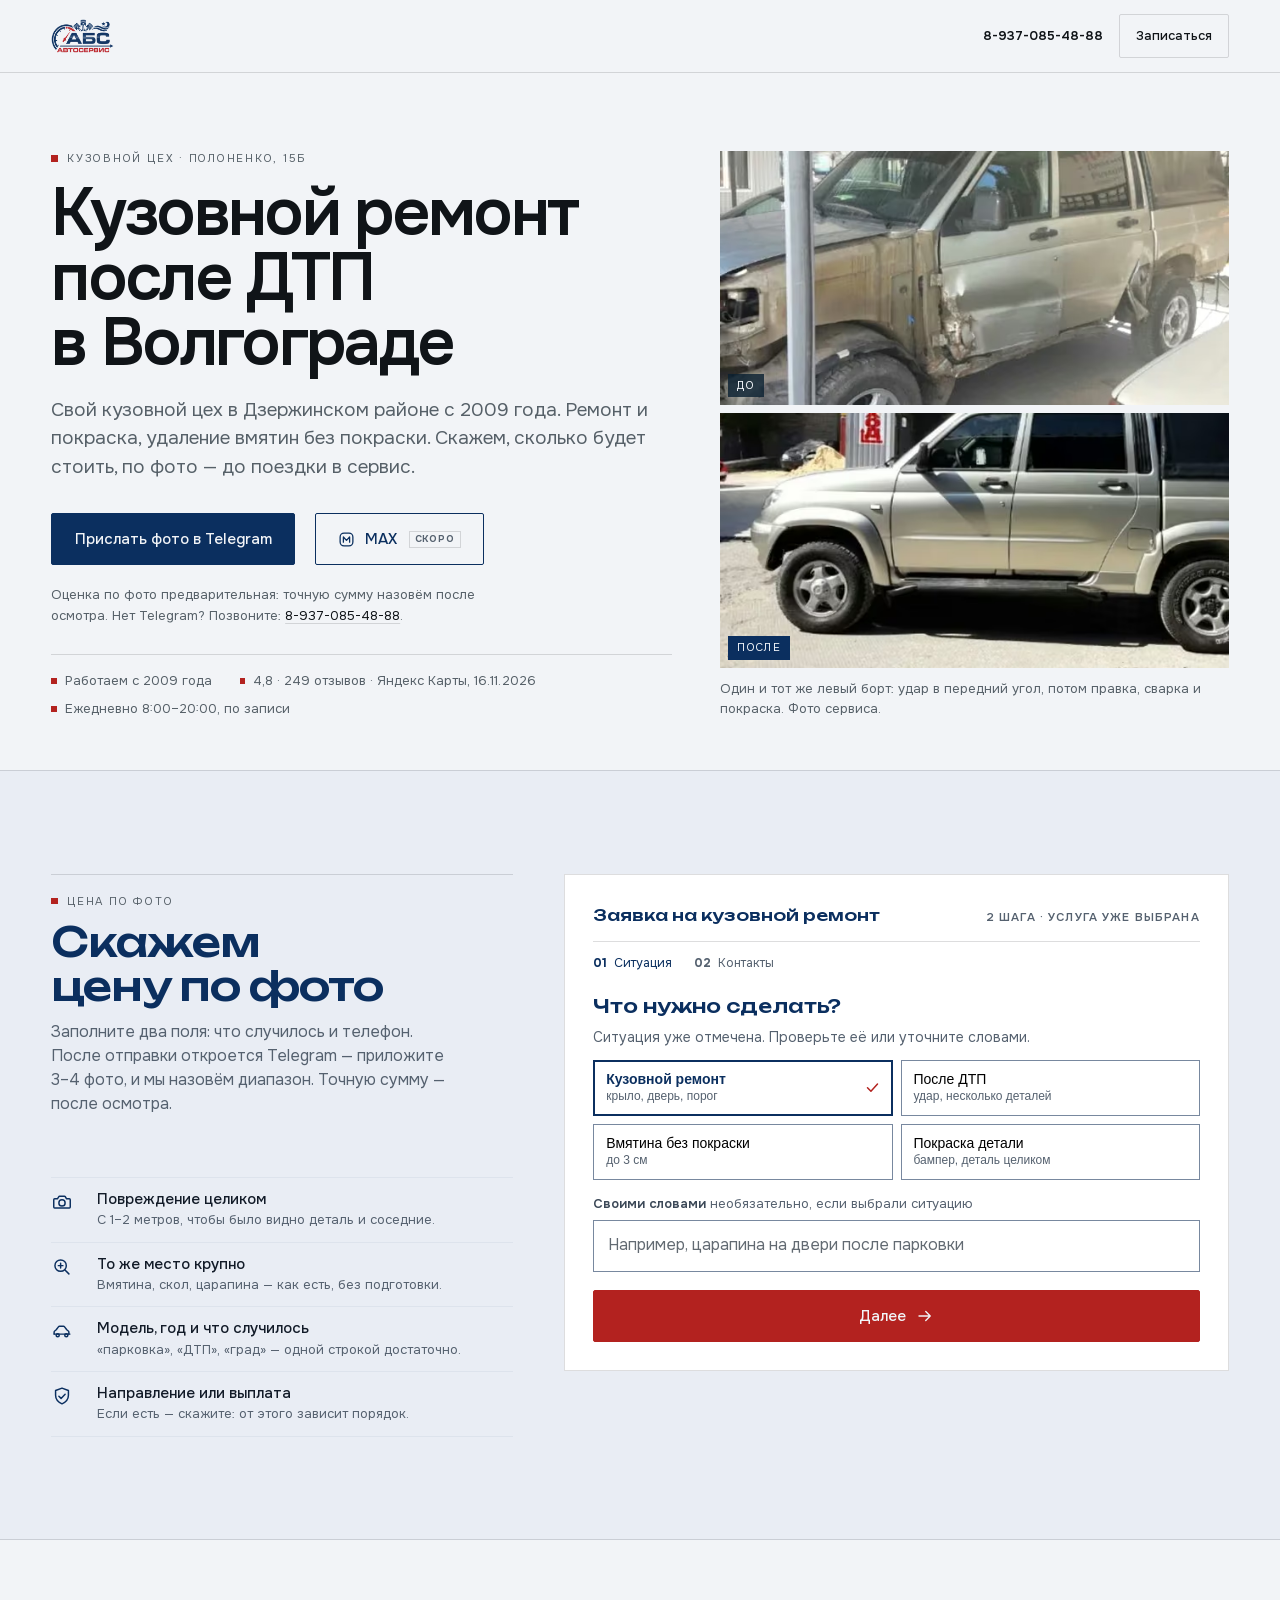
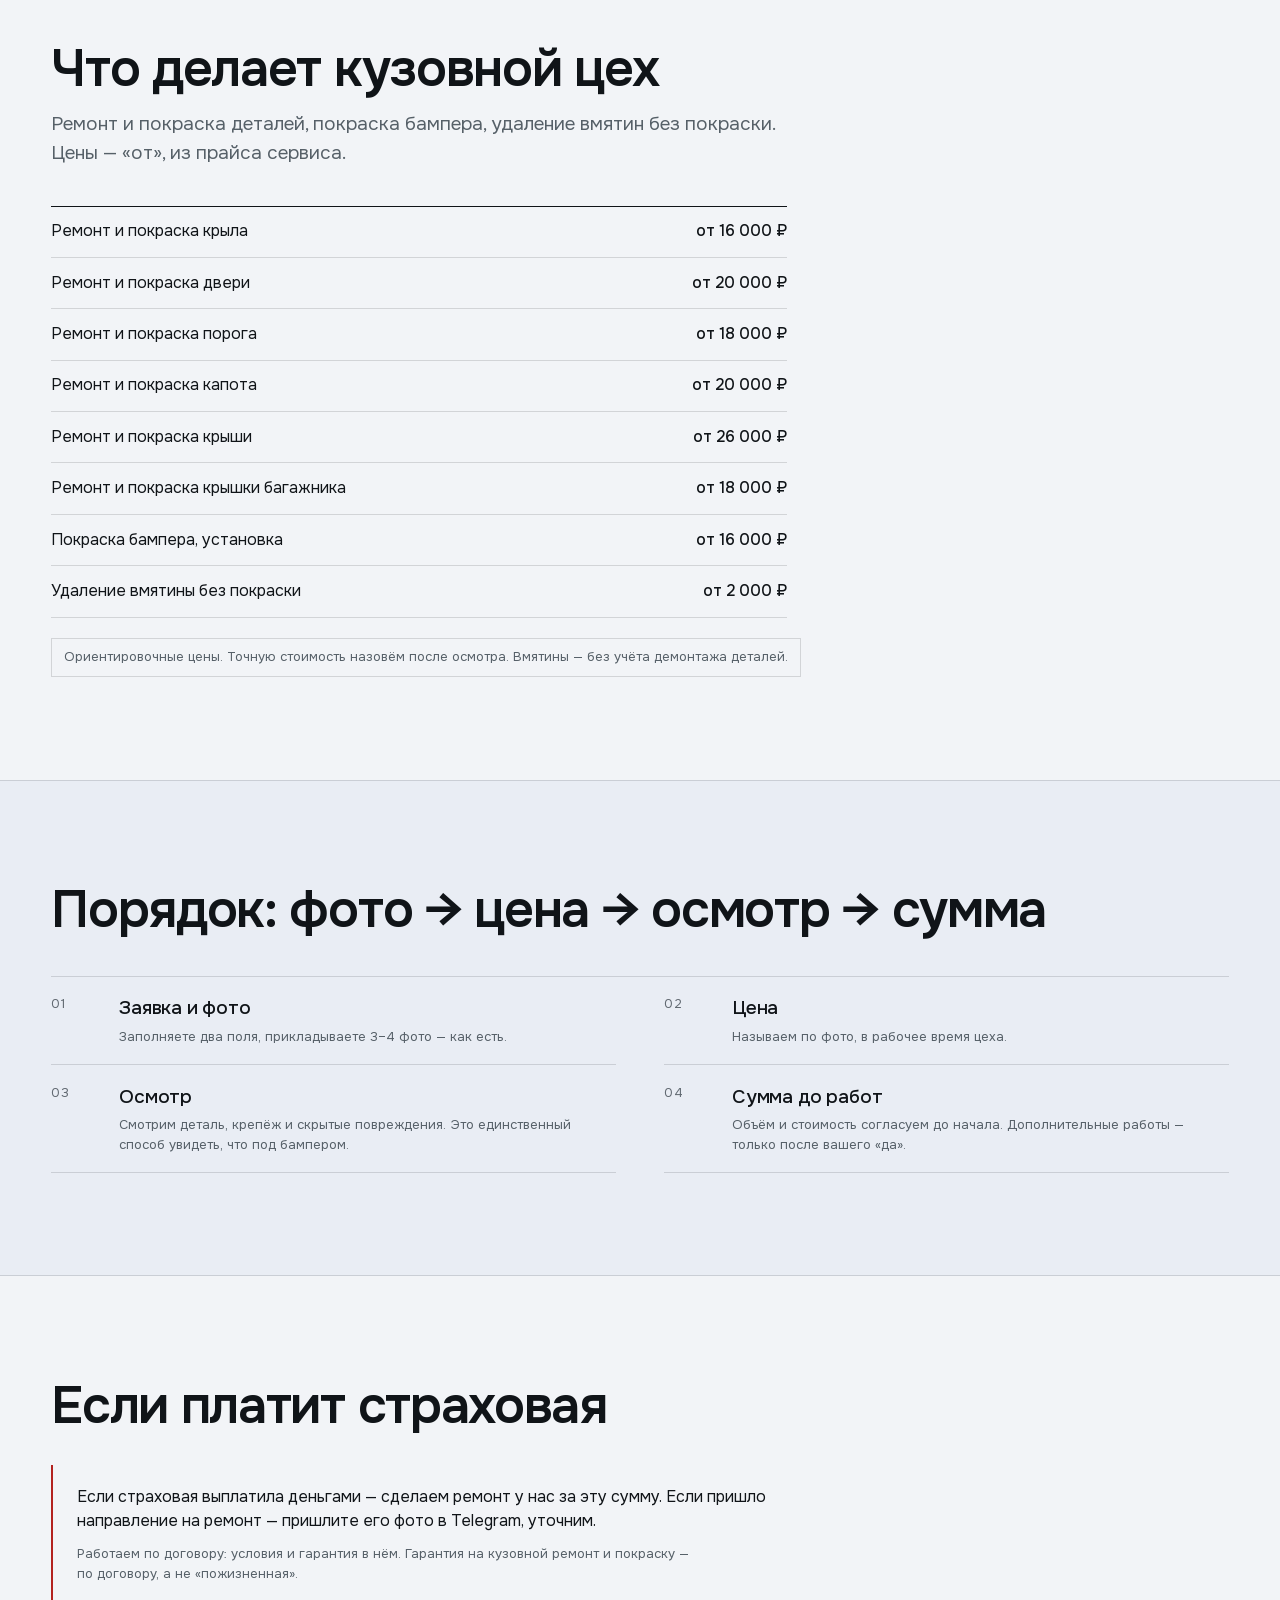
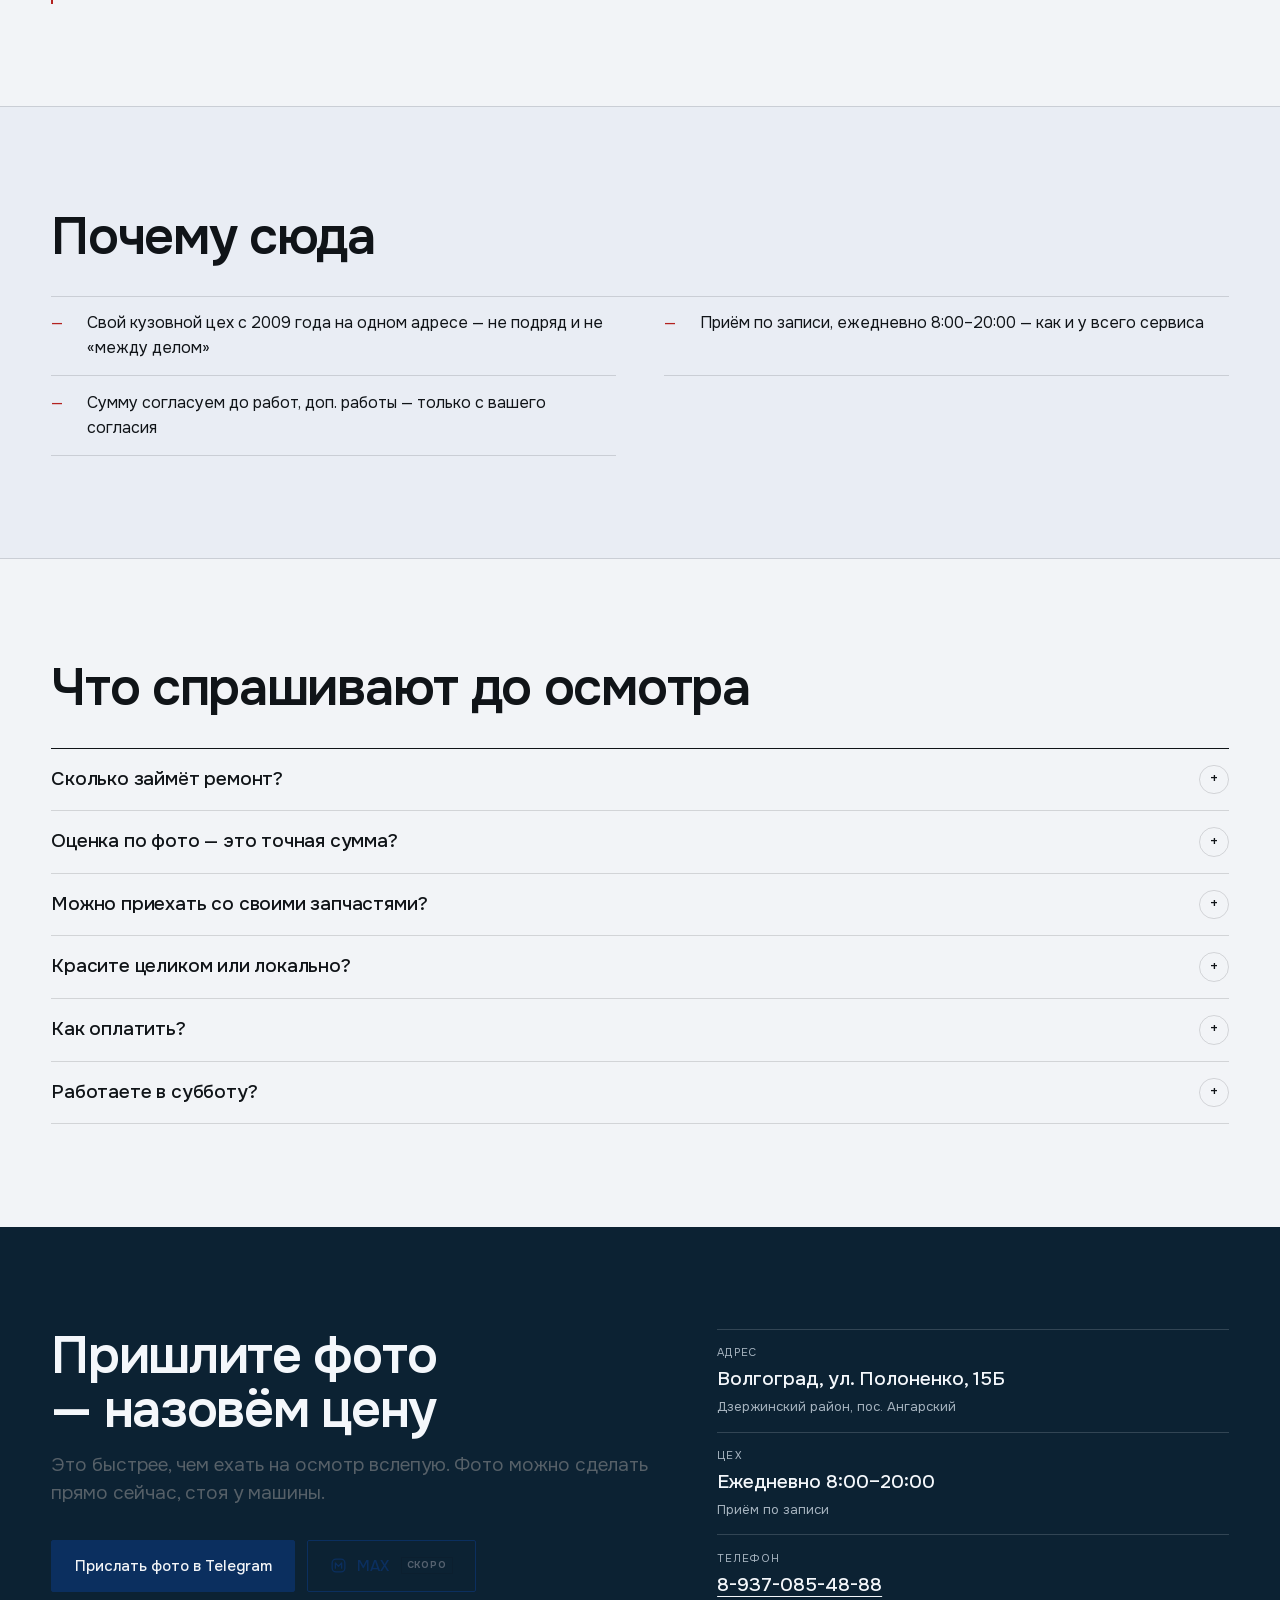
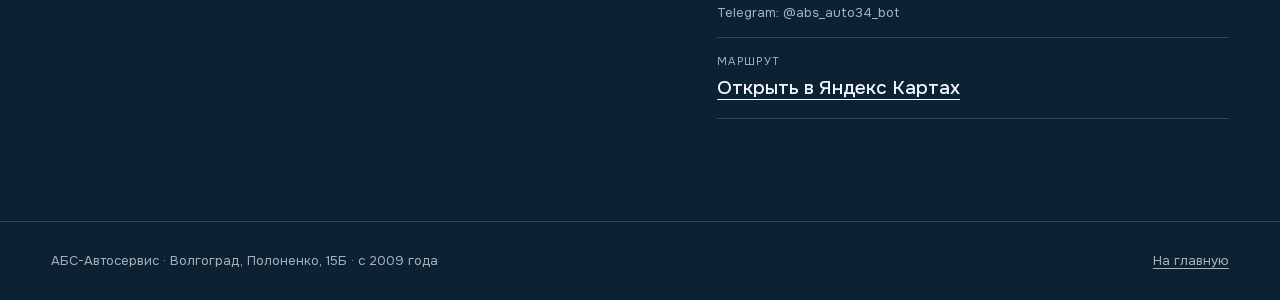
==== commit b4f48791: "АБС v9: форма на кузовной, полный прайс, синие мессенджеры - главная: убрана строка «Не на ходу? Поз" ====
--- a/kuzov/index.html
+++ b/kuzov/index.html
@@ -21,7 +21,8 @@
 <link rel="stylesheet" href="../styles/tokens.css">
 <link rel="preload" href="../assets/fonts/unbounded-site-var.woff2" as="font" type="font/woff2" crossorigin>
 <link rel="preload" href="../assets/fonts/onest-site-var.woff2" as="font" type="font/woff2" crossorigin>
-<link rel="stylesheet" href="../styles/kuzov.css?v=1">
+<link rel="stylesheet" href="../styles/kuzov.css?v=2">
+<link rel="stylesheet" href="../styles/leadform.css?v=1">
 </head>
 <body>
 
@@ -29,7 +30,7 @@
   <div class="shell top__in">
     <a class="logo" href="../" aria-label="АБС-Автосервис — на главную"><img src="../assets/img/abs-logo-dark-240.webp" width="240" height="128" alt="АБС-Автосервис"></a>
     <a class="top__phone" href="tel:+79370854888" data-tel="header">8-937-085-48-88</a>
-    <a class="btn btn--ghost btn--sm" href="../#contacts">Записаться</a>
+    <a class="btn btn--ghost btn--sm" href="#lead">Записаться</a>
   </div>
 </header>
 
@@ -42,6 +43,7 @@
         <p class="hero__lead">Свой кузовной цех в Дзержинском районе с 2009 года. Ремонт и покраска, удаление вмятин без покраски. Скажем, сколько будет стоить, по фото — до поездки в сервис.</p>
         <div class="hero__cta">
           <a class="btn" id="tg-hero" href="https://t.me/abs_auto34_bot?start=src_kuzov_hero" target="_blank" rel="noopener" data-tg="kuzov-hero">Прислать фото в Telegram</a>
+          <button class="btn btn--msg-ghost" type="button" data-max-stub aria-label="MAX ещё не подключён: выбор ответа в MAX — в заявке"><svg class="i" viewBox="0 0 24 24" width="17" height="17" fill="none" stroke="currentColor" stroke-width="1.8" stroke-linecap="round" stroke-linejoin="round" aria-hidden="true"><rect x="3" y="3" width="18" height="18" rx="5.5"/><path d="M7.6 15.8V8.4l4.4 4.8 4.4-4.8v7.4"/></svg><span>MAX</span><span class="soon">скоро</span></button>
         </div>
         <p class="hero__note">Оценка по фото предварительная: точную сумму назовём после осмотра. Нет Telegram? Позвоните: <a href="tel:+79370854888" data-tel="hero-idle">8-937-085-48-88</a>.</p>
         <ul class="facts">
@@ -53,48 +55,212 @@
 
       <figure class="ba">
         <div class="ba__pair">
-                <div class="ba__item">
-                  <picture>
-                    <source type="image/avif" srcset="../assets/img/kuzov-1-before-400.avif 400w, ../assets/img/kuzov-1-before-800.avif 800w" sizes="(min-width: 44rem) 34rem, 92vw">
-                    <img src="../assets/img/kuzov-1-before-800.webp" srcset="../assets/img/kuzov-1-before-400.webp 400w, ../assets/img/kuzov-1-before-800.webp 800w" sizes="(min-width: 44rem) 34rem, 92vw" width="800" height="400" alt="УАЗ после ДТП: смято переднее крыло, дверь и капот" decoding="async" fetchpriority="high">
-                  </picture>
-                  <span class="ba__tag">До</span>
+          <div class="ba__item">
+            <picture>
+              <source type="image/avif" srcset="../assets/img/kuzov-before-wide.avif">
+              <img src="../assets/img/kuzov-before-wide.webp" width="600" height="300" alt="УАЗ до ремонта: смяты переднее крыло, дверь и порог" decoding="async" fetchpriority="high">
+            </picture>
+            <span class="ba__tag">До</span>
+          </div>
+          <div class="ba__item">
+            <picture>
+              <source type="image/avif" srcset="../assets/img/kuzov-after-wide.avif">
+              <img src="../assets/img/kuzov-after-wide.webp" width="600" height="300" alt="Тот же УАЗ после правки, сварки и покраски" loading="lazy" decoding="async">
+            </picture>
+            <span class="ba__tag ba__tag--ok">После</span>
+          </div>
+        </div>
+        <figcaption>Один и тот же левый борт: удар в передний угол, потом правка, сварка и покраска. Фото сервиса.</figcaption>
+      </figure>
+    </div>
+  </section>
+
+  <section class="band" id="lead" aria-labelledby="lead-title">
+    <div class="shell leadsec">
+      <div class="leadsec__head reveal">
+        <p class="eyebrow">Цена по фото</p>
+        <h2 id="lead-title">Скажем цену по фото</h2>
+        <p class="leadsec__lede">Заполните два поля: что случилось и телефон. После отправки откроется Telegram — приложите 3–4 фото, и мы назовём диапазон. Точную сумму — после осмотра.</p>
+
+      </div>
+
+      <div class="lead reveal" id="lead-card" data-mode="transfer" data-config="../site-config.json" data-preselect="Кузовной ремонт" data-preselect-code="body_wing_repair_paint" style="--i:1">
+        <form id="lead-form" novalidate data-consent-version="site-consent-v2">
+          <div class="lead__top">
+            <p class="lead__name">Заявка на кузовной ремонт</p>
+            <p class="lead__meta">2 шага · услуга уже выбрана</p>
+          </div>
+
+          <ol class="lead__steps">
+            <li data-step-indicator="1" aria-current="step"><b>01</b> Ситуация</li>
+            <li data-step-indicator="2"><b>02</b> Контакты</li>
+          </ol>
+
+          <fieldset class="lead__pane" data-step="1">
+            <legend>Что нужно сделать?</legend>
+            <p class="lead__hint" id="step1-hint">Ситуация уже отмечена. Проверьте её или уточните словами.</p>
+            <div class="lead__chips" role="group" aria-labelledby="step1-hint">
+                <button class="chip" type="button" aria-pressed="false" data-service="Кузовной ремонт" data-service-code="body_wing_repair_paint">
+                  <span class="chip__t">Кузовной ремонт</span><span class="chip__n">крыло, дверь, порог</span>
+                  <svg class="chip__ok" viewBox="0 0 24 24" width="15" height="15" fill="none" stroke="currentColor" stroke-width="2.4" stroke-linecap="round" stroke-linejoin="round" aria-hidden="true"><path d="M4 12.5 9.5 18 20 6.5"/></svg>
+                </button>
+                <button class="chip" type="button" aria-pressed="false" data-service="Ремонт после ДТП">
+                  <span class="chip__t">После ДТП</span><span class="chip__n">удар, несколько деталей</span>
+                  <svg class="chip__ok" viewBox="0 0 24 24" width="15" height="15" fill="none" stroke="currentColor" stroke-width="2.4" stroke-linecap="round" stroke-linejoin="round" aria-hidden="true"><path d="M4 12.5 9.5 18 20 6.5"/></svg>
+                </button>
+                <button class="chip" type="button" aria-pressed="false" data-service="Удаление вмятины без покраски" data-service-code="dent_removal_up_to_3cm">
+                  <span class="chip__t">Вмятина без покраски</span><span class="chip__n">до 3 см</span>
+                  <svg class="chip__ok" viewBox="0 0 24 24" width="15" height="15" fill="none" stroke="currentColor" stroke-width="2.4" stroke-linecap="round" stroke-linejoin="round" aria-hidden="true"><path d="M4 12.5 9.5 18 20 6.5"/></svg>
+                </button>
+                <button class="chip" type="button" aria-pressed="false" data-service="Покраска детали">
+                  <span class="chip__t">Покраска детали</span><span class="chip__n">бампер, деталь целиком</span>
+                  <svg class="chip__ok" viewBox="0 0 24 24" width="15" height="15" fill="none" stroke="currentColor" stroke-width="2.4" stroke-linecap="round" stroke-linejoin="round" aria-hidden="true"><path d="M4 12.5 9.5 18 20 6.5"/></svg>
+                </button>
+            </div>
+
+            <div class="field">
+              <label class="field__label" for="lead-service">Своими словами <span>необязательно, если выбрали ситуацию</span></label>
+              <input id="lead-service" name="service" type="text" maxlength="120" autocomplete="off" placeholder="Например, царапина на двери после парковки" aria-describedby="lead-service-error">
+              <span class="field__err" id="lead-service-error" hidden></span>
+            </div>
+
+            <div class="lead__acts">
+              <button class="btn btn--main" type="button" id="lead-next">
+                <span>Далее</span>
+                <svg class="i" viewBox="0 0 24 24" width="18" height="18" fill="none" stroke="currentColor" stroke-width="1.8" stroke-linecap="round" stroke-linejoin="round" aria-hidden="true"><path d="M4 12h15M13 6l6 6-6 6"/></svg>
+              </button>
+            </div>
+          </fieldset>
+
+          <fieldset class="lead__pane" data-step="2" hidden>
+            <legend>Как с вами связаться</legend>
+            <p class="lead__hint">Телефон нужен, чтобы согласовать время и уточнить детали.</p>
+
+            <p class="lead__picked" id="lead-picked" hidden>Выбрано: <b id="lead-picked-name"></b><button type="button" id="lead-edit">Изменить</button></p>
+
+            <div class="field">
+              <label class="field__label" for="lead-phone">Телефон <span>обязательно</span></label>
+              <input id="lead-phone" name="phone" type="tel" inputmode="tel" autocomplete="tel" placeholder="+7 900 000-00-00" aria-describedby="lead-phone-error">
+              <span class="field__err" id="lead-phone-error" hidden></span>
+            </div>
+
+            <p class="field__label" id="chan-legend">Где удобнее ответить</p>
+            <div class="chan" role="radiogroup" aria-labelledby="chan-legend">
+              <label class="chan__opt">
+                <input type="radio" name="reply_channel" value="telegram" checked>
+                <span class="chan__box"><span class="chan__t">Telegram</span></span>
+              </label>
+              <label class="chan__opt">
+                <input type="radio" name="reply_channel" value="max" data-max-choice="1">
+                <span class="chan__box"><span class="chan__t">MAX</span></span>
+              </label>
+            </div>
+            <p class="lead__hint" id="chan-hint">Ответим там, где удобнее. Выбор MAX попадёт в заявку.</p>
+            <p class="lead__chan" id="lead-chan" hidden>Вы выбрали MAX — отметим это в заявке.</p>
+
+            <details class="lead__more">
+              <summary>Добавить автомобиль, удобное время и имя</summary>
+              <div class="field__pair">
+                <div class="field">
+                  <label class="field__label" for="lead-car">Автомобиль</label>
+                  <input id="lead-car" name="car" type="text" maxlength="120" autocomplete="off" placeholder="Марка, модель, год">
                 </div>
-                <div class="ba__item">
-                  <picture>
-                    <source type="image/avif" srcset="../assets/img/kuzov-1-after-400.avif 400w, ../assets/img/kuzov-1-after-800.avif 800w" sizes="(min-width: 44rem) 34rem, 92vw">
-                    <img src="../assets/img/kuzov-1-after-800.webp" srcset="../assets/img/kuzov-1-after-400.webp 400w, ../assets/img/kuzov-1-after-800.webp 800w" sizes="(min-width: 44rem) 34rem, 92vw" width="800" height="400" alt="Тот же УАЗ после правки, сварки и покраски" loading="lazy" decoding="async">
-                  </picture>
-                  <span class="ba__tag ba__tag--ok">После</span>
+                <div class="field">
+                  <label class="field__label" for="lead-time">Когда удобно</label>
+                  <input id="lead-time" name="wish_time" type="text" maxlength="80" autocomplete="off" placeholder="Завтра после 17:00">
+                </div>
+                <div class="field">
+                  <label class="field__label" for="lead-name">Имя</label>
+                  <input id="lead-name" name="name" type="text" maxlength="80" autocomplete="name" placeholder="Как к вам обращаться">
                 </div>
               </div>
-              <figcaption>Кузовной ремонт после ДТП: правка, сварка, покраска. Фото сервиса.</figcaption>
-            </figure>
-    </div>
-  </section>
-
-  <section class="band">
-    <div class="shell">
-      <h2>Что прислать, чтобы назвать цену</h2>
-      <p class="lead">Три-четыре фото и одно сообщение. Этого хватает, чтобы назвать диапазон и не гонять вас на осмотр вслепую.</p>
-      <ol class="steps">
-        <li><span><b>Повреждение целиком</b><small>С расстояния 1–2 метра, чтобы было видно деталь и соседние.</small></span></li>
-        <li><span><b>То же место крупно</b><small>Вмятина, скол, царапина — как есть, без подготовки.</small></span></li>
-        <li><span><b>Вторая сторона или соседняя деталь</b><small>Если задета — чтобы не оказалось «а ещё вот тут».</small></span></li>
-        <li><span><b>Модель, год и что случилось одной строкой</b><small>«парковка», «ДТП», «град» — этого достаточно.</small></span></li>
-        <li><span><b>Направление или выплата от страховой</b><small>Если есть — напишите, от этого зависит порядок.</small></span></li>
+            </details>
+
+            <label class="check" for="lead-consent">
+              <input id="lead-consent" name="consent" type="checkbox" aria-describedby="lead-consent-error">
+              <span>Согласен на обработку персональных данных</span>
+            </label>
+            <span class="check__err" id="lead-consent-error" hidden></span>
+            <p class="lead__alt"><a href="../privacy/" target="_blank" rel="noopener">Политика обработки персональных данных</a></p>
+
+            <div class="lead__acts">
+              <button class="btn btn--back" type="button" id="lead-back">
+                <svg viewBox="0 0 24 24" width="18" height="18" fill="none" stroke="currentColor" stroke-width="2" stroke-linecap="round" stroke-linejoin="round" aria-hidden="true"><path d="M20 12H5M11 6l-6 6 6 6"/></svg>
+                <span>Назад</span>
+              </button>
+              <button class="btn btn--main" type="submit" id="lead-send">
+                <span data-send-api hidden>Отправить заявку</span>
+                <span data-send-transfer>Собрать текст заявки</span>
+              </button>
+            </div>
+
+            <p class="lead__alt">Не хотите заполнять? Позвоните: <a href="tel:+79370854888" data-tel="form">8-937-085-48-88</a>.</p>
+
+            <p class="lead__status" id="lead-status" role="status" aria-live="polite"></p>
+          </fieldset>
+
+          <div class="hp">
+            <input id="lead-website" name="website" type="text" tabindex="-1" autocomplete="off" aria-hidden="true">
+          </div>
+        </form>
+
+        <div class="lead__done" id="lead-done" hidden tabindex="-1">
+          <div id="lead-done-api" hidden>
+            <p class="lead__check" id="lead-check">
+              <svg viewBox="0 0 24 24" fill="none" stroke="currentColor" stroke-width="1.8" stroke-linecap="round" stroke-linejoin="round" aria-hidden="true"><path d="M4 12.5 9.5 18 20 6.5"/></svg>
+            </p>
+            <h3 id="lead-done-title">Заявка у нас</h3>
+            <p class="lead__no" id="lead-no" hidden></p>
+            <p id="lead-done-message"></p>
+            <p class="lead__chan" id="lead-chan-done" hidden>Вы выбрали MAX — менеджер увидит это в заявке.</p>
+            <div class="lead__acts" id="lead-messengers" hidden></div>
+            <p class="lead__note">Услуга уже в заявке — заново рассказывать не придётся.</p>
+            <p class="lead__note">Заявка — ещё не запись: время согласуем с вами.</p>
+          </div>
+
+          <div id="lead-done-transfer" hidden>
+            <h3>Заявка собрана, но ещё не отправлена</h3>
+            <p id="lead-transfer-lead">Скопируйте текст и отправьте в Telegram — или позвоните. В тексте указано, где вам удобнее ответить.</p>
+            <textarea class="lead__text" id="lead-text" rows="8" readonly aria-label="Текст заявки"></textarea>
+            <div class="lead__acts">
+              <button class="btn btn--main" type="button" id="lead-copy"><span>Скопировать текст заявки</span></button>
+              <a class="btn btn--msg-ghost" href="https://t.me/abs_auto34_bot?start=src_kuzov_form" data-tg="form-transfer" target="_blank" rel="noopener">Открыть Telegram</a>
+            </div>
+            <p class="lead__note" id="lead-copy-note">Вставьте скопированный текст в сообщение и отправьте.</p>
+          </div>
+
+          <div class="lead__foot">
+            <a href="tel:+79370854888" data-tel="success">Позвонить</a>
+            <button type="button" id="lead-again">Оставить ещё одну заявку</button>
+          </div>
+        </div>
+      </div>
+
+      <ol class="tips">
+          <li>
+            <span class="tips__i" aria-hidden="true"><svg viewBox="0 0 24 24" width="22" height="22" fill="none" stroke="currentColor" stroke-width="1.6" stroke-linecap="round" stroke-linejoin="round"><path d="M4 8.5h3l1.4-2.2c.2-.3.5-.5.9-.5h5.4c.4 0 .7.2.9.5L17 8.5h3c.6 0 1 .4 1 1v8c0 .6-.4 1-1 1H4c-.6 0-1-.4-1-1v-8c0-.6.4-1 1-1z"/><circle cx="12" cy="13" r="3.4"/></svg></span>
+            <span><b>Повреждение целиком</b><small>С 1–2 метров, чтобы было видно деталь и соседние.</small></span>
+          </li>
+          <li>
+            <span class="tips__i" aria-hidden="true"><svg viewBox="0 0 24 24" width="22" height="22" fill="none" stroke="currentColor" stroke-width="1.6" stroke-linecap="round" stroke-linejoin="round"><circle cx="10.5" cy="10.5" r="6.2"/><path d="M15 15l4.5 4.5M8 10.5h5M10.5 8v5"/></svg></span>
+            <span><b>То же место крупно</b><small>Вмятина, скол, царапина — как есть, без подготовки.</small></span>
+          </li>
+          <li>
+            <span class="tips__i" aria-hidden="true"><svg viewBox="0 0 24 24" width="22" height="22" fill="none" stroke="currentColor" stroke-width="1.6" stroke-linecap="round" stroke-linejoin="round"><path d="M3.4 15.4v-2.1c0-.5.2-1 .6-1.3l1.7-1.4 2.4-3.1c.3-.4.8-.6 1.2-.6h4.3c.5 0 .9.2 1.2.6l2.4 3.1 1.7 1.4c.4.3.6.8.6 1.3v2.1"/><path d="M3.4 15.4h17.2"/><circle cx="7.3" cy="16.6" r="1.7"/><circle cx="16.7" cy="16.6" r="1.7"/></svg></span>
+            <span><b>Модель, год и что случилось</b><small>«парковка», «ДТП», «град» — одной строкой достаточно.</small></span>
+          </li>
+          <li>
+            <span class="tips__i" aria-hidden="true"><svg viewBox="0 0 24 24" width="22" height="22" fill="none" stroke="currentColor" stroke-width="1.6" stroke-linecap="round" stroke-linejoin="round"><path d="M12 3.4l7 2.6v5.3c0 4-2.9 7.5-7 9.3-4.1-1.8-7-5.3-7-9.3V6z"/><path d="M8.6 12.2l2.4 2.4 4.4-4.6"/></svg></span>
+            <span><b>Направление или выплата</b><small>Если есть — скажите: от этого зависит порядок.</small></span>
+          </li>
       </ol>
-      <div class="hero__cta">
-        <a class="btn" id="tg-send" href="https://t.me/abs_auto34_bot?start=src_kuzov_send" target="_blank" rel="noopener" data-tg="kuzov-send">Открыть Telegram и приложить фото</a>
-      </div>
-      <p class="hero__note">Отвечаем ежедневно 8:00–20:00.</p>
     </div>
   </section>
 
   <section>
     <div class="shell">
       <h2>Что делает кузовной цех</h2>
-      <p class="lead">Ремонт и покраска деталей, покраска бампера, удаление вмятин без покраски. Цены — «от», из прайса сервиса.</p>
+      <p class="kzp-lede">Ремонт и покраска деталей, покраска бампера, удаление вмятин без покраски. Цены — «от», из прайса сервиса.</p>
       <ul class="prices" id="prices">
         <li><span>Ремонт и покраска крыла</span><b>от 16 000 ₽</b></li>
         <li><span>Ремонт и покраска двери</span><b>от 20 000 ₽</b></li>
@@ -113,7 +279,7 @@
     <div class="shell">
       <h2>Порядок: фото → цена → осмотр → сумма</h2>
       <ol class="steps">
-        <li><span><b>Фото в Telegram</b><small>Присылаете, что есть, без подготовки.</small></span></li>
+        <li><span><b>Заявка и фото</b><small>Заполняете два поля, прикладываете 3–4 фото — как есть.</small></span></li>
         <li><span><b>Цена</b><small>Называем по фото, в рабочее время цеха.</small></span></li>
         <li><span><b>Осмотр</b><small>Смотрим деталь, крепёж и скрытые повреждения. Это единственный способ увидеть, что под бампером.</small></span></li>
         <li><span><b>Сумма до работ</b><small>Объём и стоимость согласуем до начала. Дополнительные работы — только после вашего «да».</small></span></li>
@@ -179,9 +345,10 @@
       <div class="final__grid">
         <div>
           <h2>Пришлите фото — назовём цену</h2>
-          <p class="lead">Это быстрее, чем ехать на осмотр вслепую. Фото можно сделать прямо сейчас, стоя у машины.</p>
+          <p class="kzp-lede">Это быстрее, чем ехать на осмотр вслепую. Фото можно сделать прямо сейчас, стоя у машины.</p>
           <div class="final__actions">
             <a class="btn" id="tg-final" href="https://t.me/abs_auto34_bot?start=src_kuzov_final" target="_blank" rel="noopener" data-tg="kuzov-final">Прислать фото в Telegram</a>
+          <button class="btn btn--msg-ghost" type="button" data-max-stub aria-label="MAX ещё не подключён: выбор ответа в MAX — в заявке"><svg class="i" viewBox="0 0 24 24" width="17" height="17" fill="none" stroke="currentColor" stroke-width="1.8" stroke-linecap="round" stroke-linejoin="round" aria-hidden="true"><rect x="3" y="3" width="18" height="18" rx="5.5"/><path d="M7.6 15.8V8.4l4.4 4.8 4.4-4.8v7.4"/></svg><span>MAX</span><span class="soon">скоро</span></button>
           </div>
         </div>
         <dl class="contacts">
@@ -207,6 +374,8 @@
   <a class="btn btn--ghost" href="tel:+79370854888" data-tel="mobile">Позвонить</a>
 </div>
 
+<script src="../form.js?v=10" defer></script>
+<script src="../motion.js?v=10" defer></script>
 <script>
 /* Клики: Telegram и телефон уходят в abs.site_event до перехода.
    utm разбираем в объект — строку приёмник не читает. idem уникален на клик,
@@ -254,6 +423,14 @@
   document.querySelectorAll('a[data-tel]').forEach((a) => {
     a.addEventListener('click', () => send('tel_click', a));
   });
+
+  // Мобильная панель не должна закрывать форму: пока #lead на экране, она уезжает.
+  const lead = document.getElementById('lead');
+  if (lead && 'IntersectionObserver' in window) {
+    new IntersectionObserver(([e]) => {
+      document.body.classList.toggle('at-lead', e.isIntersecting);
+    }, { threshold: 0.04 }).observe(lead);
+  }
 })();
 </script>
 </body>
--- a/styles/kuzov.css
+++ b/styles/kuzov.css
@@ -85,9 +85,9 @@
   gap: 0.6rem;
   min-height: 3.25rem;
   padding: 0.85rem 1.4rem;
-  border: 1px solid var(--accent);
+  border: 1px solid var(--navy);
   border-radius: var(--r-1);
-  background: var(--accent);
+  background: var(--navy);
   color: var(--base);
   font-family: inherit;
   font-size: 0.9375rem;
@@ -99,7 +99,14 @@
     border-color var(--t-fast) var(--ease),
     color var(--t-fast) var(--ease);
 }
-.btn:hover { background: var(--accent-ink); border-color: var(--accent-ink); }
+.btn:hover { background: var(--night); border-color: var(--night); }
+.btn--main { background: var(--accent); border-color: var(--accent); color: var(--base); }
+.btn--main:hover { background: var(--accent-ink); border-color: var(--accent-ink); }
+.btn--navy, .btn--msg-ghost { background: var(--navy); border-color: var(--navy); color: var(--base); }
+.btn--navy:hover { background: var(--night); border-color: var(--night); }
+.btn--msg-ghost { background: transparent; color: var(--navy); }
+.btn--msg-ghost:hover { background: #eef3f9; color: var(--navy); border-color: var(--navy); }
+.btn--back { background: transparent; border-color: transparent; color: var(--muted); padding-inline: 0.4rem; }
 .btn--ghost {
   background: transparent;
   border-color: var(--rule);
@@ -206,7 +213,7 @@
   letter-spacing: 0.12em;
   text-transform: uppercase;
 }
-.ba__tag--ok { background: var(--accent); }
+.ba__tag--ok { background: var(--navy); }
 .ba figcaption {
   max-width: 64ch;
   margin-top: 0.7rem;
@@ -226,7 +233,7 @@
   letter-spacing: -0.025em;
   text-wrap: balance;
 }
-.lead {
+.kzp-lede {
   max-width: 56ch;
   margin-top: 0.85rem;
   font-size: var(--fs-4);
@@ -437,9 +444,11 @@
   padding: 0.55rem var(--gutter) calc(0.55rem + env(safe-area-inset-bottom));
   background: var(--base);
   border-top: 1px solid var(--rule);
+  transition: transform 280ms var(--ease), visibility 280ms;
 }
 .bar .btn { min-height: 2.75rem; padding: 0.5rem 0.75rem; font-size: var(--fs-2); }
 .bar[hidden] { display: none; }
+body.at-lead .bar { transform: translateY(110%); visibility: hidden; }
 
 /* ── Адаптив ───────────────────────────────────────────────────────── */
 
@@ -478,3 +487,38 @@
     transition-duration: 0.01ms !important;
   }
 }
+
+/* ── Что прислать: подсказки рядом с формой ─────────────────────────── */
+
+.tips { margin-top: 22px; border-top: 1px solid var(--line); }
+.tips li {
+  display: grid; grid-template-columns: 34px minmax(0, 1fr); gap: 2px 12px;
+  padding: 12px 0; border-bottom: 1px solid var(--line);
+}
+.tips__i { color: var(--navy); padding-top: 1px; }
+.tips b { display: block; font-size: 15px; font-weight: 500; line-height: 1.3; color: var(--ink); }
+.tips small { display: block; margin-top: 2px; font-size: 13px; line-height: 1.4; color: var(--muted); }
+
+/* ── Кнопка MAX: канал ещё не подключён ─────────────────────────────── */
+.btn .soon { margin-left: 2px; }
+
+/* Форма + подсказки: на десктопе подсказки под заголовком слева, форма справа;
+   на телефоне форма идёт сразу после заголовка, подсказки — ниже. */
+@media (min-width: 901px) {
+  #lead .leadsec { grid-template-rows: auto 1fr; }
+  #lead .leadsec__head { grid-column: 1; grid-row: 1; }
+  #lead .lead { grid-column: 2; grid-row: 1 / span 2; align-self: start; }
+  #lead .tips { grid-column: 1; grid-row: 2; margin-top: 10px; }
+}
+
+/* Появление блоков: тот же приём, что на главной (opacity + сдвиг, один раз). */
+.js .reveal {
+  opacity: 0; transform: translate3d(0, 12px, 0);
+  transition: opacity 480ms var(--ease), transform 480ms var(--ease);
+  transition-delay: calc(var(--i, 0) * 70ms);
+}
+.js .reveal.is-in { opacity: 1; transform: none; }
+
+@media (prefers-reduced-motion: reduce) {
+  .js .reveal { opacity: 1; transform: none; transition: none; }
+}
--- a/styles/leadform.css
+++ b/styles/leadform.css
@@ -0,0 +1,174 @@
+/* АБС-Автосервис — форма заявки: общий компонент главной и страницы кузовного.
+   Вынесен из v8.css как есть; токены — свои алиасы, чтобы страницы с разными
+   наборами токенов выглядели одинаково. */
+
+:root {
+  /* Токены формы: свои имена с фолбэками, чтобы компонент работал на страницах
+     с разными наборами токенов (главная v8 и кузовной). */
+  --lf-panel: var(--panel, #fff);
+  --lf-navy: var(--navy, #0b2f5f);
+  --lf-ink-2: var(--ink-2, #3b4857);
+  --lf-muted: var(--muted-ink, #55616f);
+  --lf-rule: var(--rule, #dde3ec);
+  --lf-ctl: var(--ctl, #78889f);
+  --lf-accent: var(--accent-ink, #a5141b);
+  --lf-mark: var(--accent, #bf1a21);
+  --lf-fg: var(--fg, #121b28);
+  --lf-fg-3: var(--fg-3, #5a6776);
+  --lf-display: var(--font-display, "Unbounded", "Onest", system-ui, sans-serif);
+  --lf-ok: var(--ok, #1d6b45);
+}
+
+/* ── Форма ──────────────────────────────────────────────────────────── */
+.leadsec { display: grid; grid-template-columns: minmax(0, .82fr) minmax(0, 1.18fr); gap: clamp(24px, 4vw, 64px); align-items: start; }
+.leadsec__head { padding-top: 18px; border-top: 1px solid var(--lf-rule); }
+.leadsec__head h2 {
+  margin-top: 10px;
+  font-family: var(--lf-display); font-size: clamp(1.55rem, 1.05rem + 1.9vw, 2.55rem);
+  font-weight: 500; line-height: 1.08; letter-spacing: -.025em; color: var(--lf-navy);
+}
+.leadsec__lede { margin-top: 12px; max-width: 40ch; font-size: 16px; line-height: 1.5; color: var(--lf-muted); }
+
+.lead { background: var(--lf-panel); border: 1px solid var(--lf-rule); padding: clamp(16px, 2.2vw, 28px); }
+.lead__top { display: flex; flex-wrap: wrap; align-items: baseline; justify-content: space-between; gap: 4px 12px; }
+.lead__name { font-family: var(--lf-display); font-size: 16px; font-weight: 500; color: var(--lf-navy); }
+.lead__meta { font-size: 11.5px; font-weight: 600; letter-spacing: .1em; text-transform: uppercase; color: var(--lf-muted); }
+.lead__steps { display: flex; gap: 22px; margin: 14px 0 0; padding: 12px 0 0; border-top: 1px solid var(--lf-rule); }
+.lead__steps li { display: flex; align-items: center; gap: 7px; font-size: 12.5px; color: var(--lf-muted); }
+.lead__steps b { font-weight: 700; font-variant-numeric: tabular-nums; }
+.lead__steps li[aria-current="step"] { color: var(--lf-navy); }
+.lead__steps li.is-done b { color: var(--lf-ok, #1d6b45); }
+
+.lead__pane { border: 0; margin: 18px 0 0; padding: 0; min-width: 0; }
+.lead__pane legend {
+  float: left; width: 100%; padding: 0; margin-bottom: 6px;
+  font-family: var(--lf-display); font-size: 19px; font-weight: 500; color: var(--lf-navy);
+}
+.lead__pane legend + * { clear: both; }
+.lead__hint { font-size: 14px; line-height: 1.45; color: var(--lf-muted); }
+.lead__chips { display: grid; grid-template-columns: repeat(2, minmax(0, 1fr)); gap: 8px; margin-top: 12px; }
+.chip {
+  display: flex; align-items: center; justify-content: space-between; gap: 8px;
+  min-height: 56px; padding: 10px 12px;
+  background: #fff; border: 1px solid var(--lf-ctl); border-radius: 0;
+  font-size: 14px; line-height: 1.25; text-align: left; cursor: pointer;
+  transition: border-color var(--t-fast) var(--ease), box-shadow var(--t-fast) var(--ease);
+}
+.chip:hover { border-color: var(--lf-navy); }
+.chip[aria-pressed="true"] { border-color: var(--lf-navy); box-shadow: inset 0 0 0 1px var(--lf-navy); color: var(--lf-navy); font-weight: 600; }
+.chip__ok { opacity: 0; color: var(--lf-mark); transition: opacity var(--t-fast) var(--ease); }
+.chip[aria-pressed="true"] .chip__ok { opacity: 1; }
+
+.field { margin-top: 14px; }
+.field__label {
+  display: block; margin-bottom: 6px;
+  font-size: 13px; font-weight: 600; color: var(--lf-ink-2);
+}
+.field__label span { font-weight: 400; color: var(--lf-muted); }
+.field input {
+  width: 100%; min-height: 52px; padding: 0 14px;
+  background: #fff; border: 1px solid var(--lf-ctl); border-radius: 0;
+  font: inherit; font-size: 16px; color: var(--lf-fg);
+}
+.field input::placeholder { color: var(--lf-fg-3, #5a6776); opacity: 1; }
+.field input:focus { border-color: var(--lf-navy); }
+.field input[aria-invalid="true"] { border-color: var(--lf-accent); box-shadow: inset 0 0 0 1px var(--lf-accent); }
+.field__err { display: block; margin-top: 6px; font-size: 13px; color: var(--lf-accent); }
+.field__pair { display: grid; gap: 0 12px; }
+.lead__more { margin-top: 12px; border-top: 1px solid var(--lf-rule); border-bottom: 1px solid var(--lf-rule); }
+.lead__more summary {
+  display: flex; align-items: center; min-height: 48px;
+  font-size: 13.5px; color: var(--lf-navy); cursor: pointer; list-style: none;
+}
+.lead__more summary::-webkit-details-marker { display: none; }
+.lead__more summary::after { content: "+"; margin-left: auto; font-size: 18px; color: var(--lf-muted); }
+.lead__more[open] summary::after { content: "–"; }
+.lead__more .field__pair { padding-bottom: 14px; }
+
+#chan-legend { margin-top: 16px; }
+.chan { display: grid; grid-template-columns: repeat(2, minmax(0, 1fr)); gap: 8px; margin-top: 6px; }
+.chan__opt { position: relative; display: block; }
+.chan__opt input { position: absolute; width: 1px; height: 1px; opacity: 0; }
+.chan__box {
+  display: flex; align-items: center; justify-content: center; gap: 9px;
+  min-height: 52px; padding: 0 14px;
+  background: #fff; border: 1px solid var(--lf-ctl);
+  font-size: 14.5px; font-weight: 600; cursor: pointer;
+  transition: border-color var(--t-fast) var(--ease), box-shadow var(--t-fast) var(--ease), color var(--t-fast) var(--ease);
+}
+.chan__box::before {
+  content: ""; width: 14px; height: 14px; flex: none;
+  border: 1px solid var(--lf-ctl); border-radius: 50%;
+}
+.chan__opt input:checked + .chan__box { border-color: var(--lf-navy); box-shadow: inset 0 0 0 1px var(--lf-navy); color: var(--lf-navy); background: #f6f8fb; }
+.chan__opt input:checked + .chan__box::before { border-color: var(--lf-navy); background: var(--lf-navy); box-shadow: inset 0 0 0 3px #f6f8fb; }
+.chan__opt input:focus-visible + .chan__box { outline: 3px solid var(--lf-navy); outline-offset: 2px; }
+.lead__chan { margin-top: 10px; padding: 10px 12px; border: 1px solid var(--lf-rule); background: #f6f8fb; font-size: 13px; line-height: 1.45; color: var(--lf-ink-2); }
+.lead__chan b { color: var(--lf-navy); }
+
+.check { display: flex; align-items: flex-start; gap: 10px; margin-top: 14px; font-size: 13.5px; line-height: 1.4; cursor: pointer; }
+.check input { width: 22px; height: 22px; margin: 0; flex: none; accent-color: var(--lf-navy); }
+.check input[aria-invalid="true"] { outline: 2px solid var(--lf-accent); outline-offset: 2px; }
+.check__err { display: block; margin-top: 6px; font-size: 13px; color: var(--lf-accent); }
+.lead__alt { margin-top: 10px; font-size: 13px; color: var(--lf-muted); }
+.lead__alt a { display: inline-block; padding-block: 4px; color: var(--lf-navy); text-decoration: underline; text-decoration-color: var(--lf-rule); text-underline-offset: 3px; }
+.lead__alt a:hover { text-decoration-color: var(--lf-navy); }
+
+.lead__acts { display: flex; flex-wrap: wrap; gap: 10px; margin-top: 18px; }
+.lead__acts .btn--main { flex: 1 1 220px; }
+.lead__status { margin-top: 12px; font-size: 13.5px; line-height: 1.45; color: var(--lf-ink-2); }
+.lead__status.is-err { color: var(--lf-accent); font-weight: 600; }
+.lead__status:empty { display: none; }
+.hp { position: absolute; width: 1px; height: 1px; overflow: hidden; clip-path: inset(50%); }
+.hp input { position: absolute; inset: 0; width: 1px; height: 1px; opacity: 0; }
+
+.lead__picked { display: flex; flex-wrap: wrap; align-items: center; gap: 4px 8px; margin-top: 10px; padding: 10px 12px; background: #f6f8fb; border: 1px solid var(--lf-rule); font-size: 13.5px; color: var(--lf-ink-2); }
+.lead__picked b { color: var(--lf-navy); }
+.lead__picked button { min-height: 32px; padding: 0 8px; background: none; border: 0; border-bottom: 1px solid var(--lf-rule); color: var(--lf-navy); font-size: 13px; cursor: pointer; }
+.lead__picked button:hover { border-bottom-color: var(--lf-navy); }
+
+/* Экраны результата */
+.lead__done { padding-top: 4px; }
+.lead__done h3 { font-family: var(--lf-display); font-size: 21px; font-weight: 500; line-height: 1.2; color: var(--lf-navy); }
+.lead__done p { margin-top: 10px; font-size: 15px; line-height: 1.5; color: var(--lf-ink-2); }
+.lead__done p:empty { display: none; }
+.lead__check { width: 42px; height: 42px; display: grid; place-items: center; border: 1px solid var(--lf-rule); color: var(--lf-ok, #1d6b45); }
+.lead__check svg { width: 22px; height: 22px; opacity: .25; }
+.lead__check.is-on svg { opacity: 1; }
+.lead__no { font-weight: 700; color: var(--lf-navy); font-variant-numeric: tabular-nums; }
+.lead__note { font-size: 13px !important; color: var(--lf-muted) !important; }
+.lead__text {
+  width: 100%; margin-top: 12px; padding: 12px;
+  border: 1px solid var(--lf-ctl); border-radius: 0; background: #fbfcfe;
+  font-family: "Onest", monospace; font-size: 14px; line-height: 1.5; color: var(--lf-fg);
+  resize: vertical;
+}
+.lead__foot { display: flex; flex-wrap: wrap; gap: 8px 20px; margin-top: 16px; padding-top: 14px; border-top: 1px solid var(--lf-rule); }
+.lead__foot a, .lead__foot button {
+  display: inline-flex; align-items: center; min-height: 44px;
+  background: none; border: 0; padding: 0;
+  font-size: 13.5px; font-weight: 600; color: var(--lf-navy); cursor: pointer;
+  text-decoration: underline; text-decoration-color: var(--lf-rule); text-underline-offset: 4px;
+}
+.lead__foot a:hover, .lead__foot button:hover { text-decoration-color: var(--lf-navy); }
+
+/* Адаптив формы */
+@media (max-width: 900px) {
+  .leadsec { grid-template-columns: minmax(0, 1fr); }
+}
+@media (max-width: 560px) {
+  .lead__chips { grid-template-columns: minmax(0, 1fr); }
+}
+
+/* Чипы с пояснением: заголовок и подпись в одну колонку, галочка справа */
+.chip { display: grid; grid-template-columns: minmax(0, 1fr) 15px; align-items: center; gap: 1px 8px; }
+.chip__t { grid-column: 1; }
+.chip__n { grid-column: 1; font-size: 12px; font-weight: 400; line-height: 1.3; color: var(--lf-muted); }
+.chip__ok { grid-column: 2; grid-row: 1 / span 2; align-self: center; }
+
+/* Бейдж «скоро» у канала, который ещё не подключён (MAX) */
+.soon {
+  padding: 2px 5px; border: 1px solid var(--lf-rule);
+  font-size: 9.5px; font-weight: 700; letter-spacing: .09em; text-transform: uppercase;
+  color: var(--lf-muted);
+}
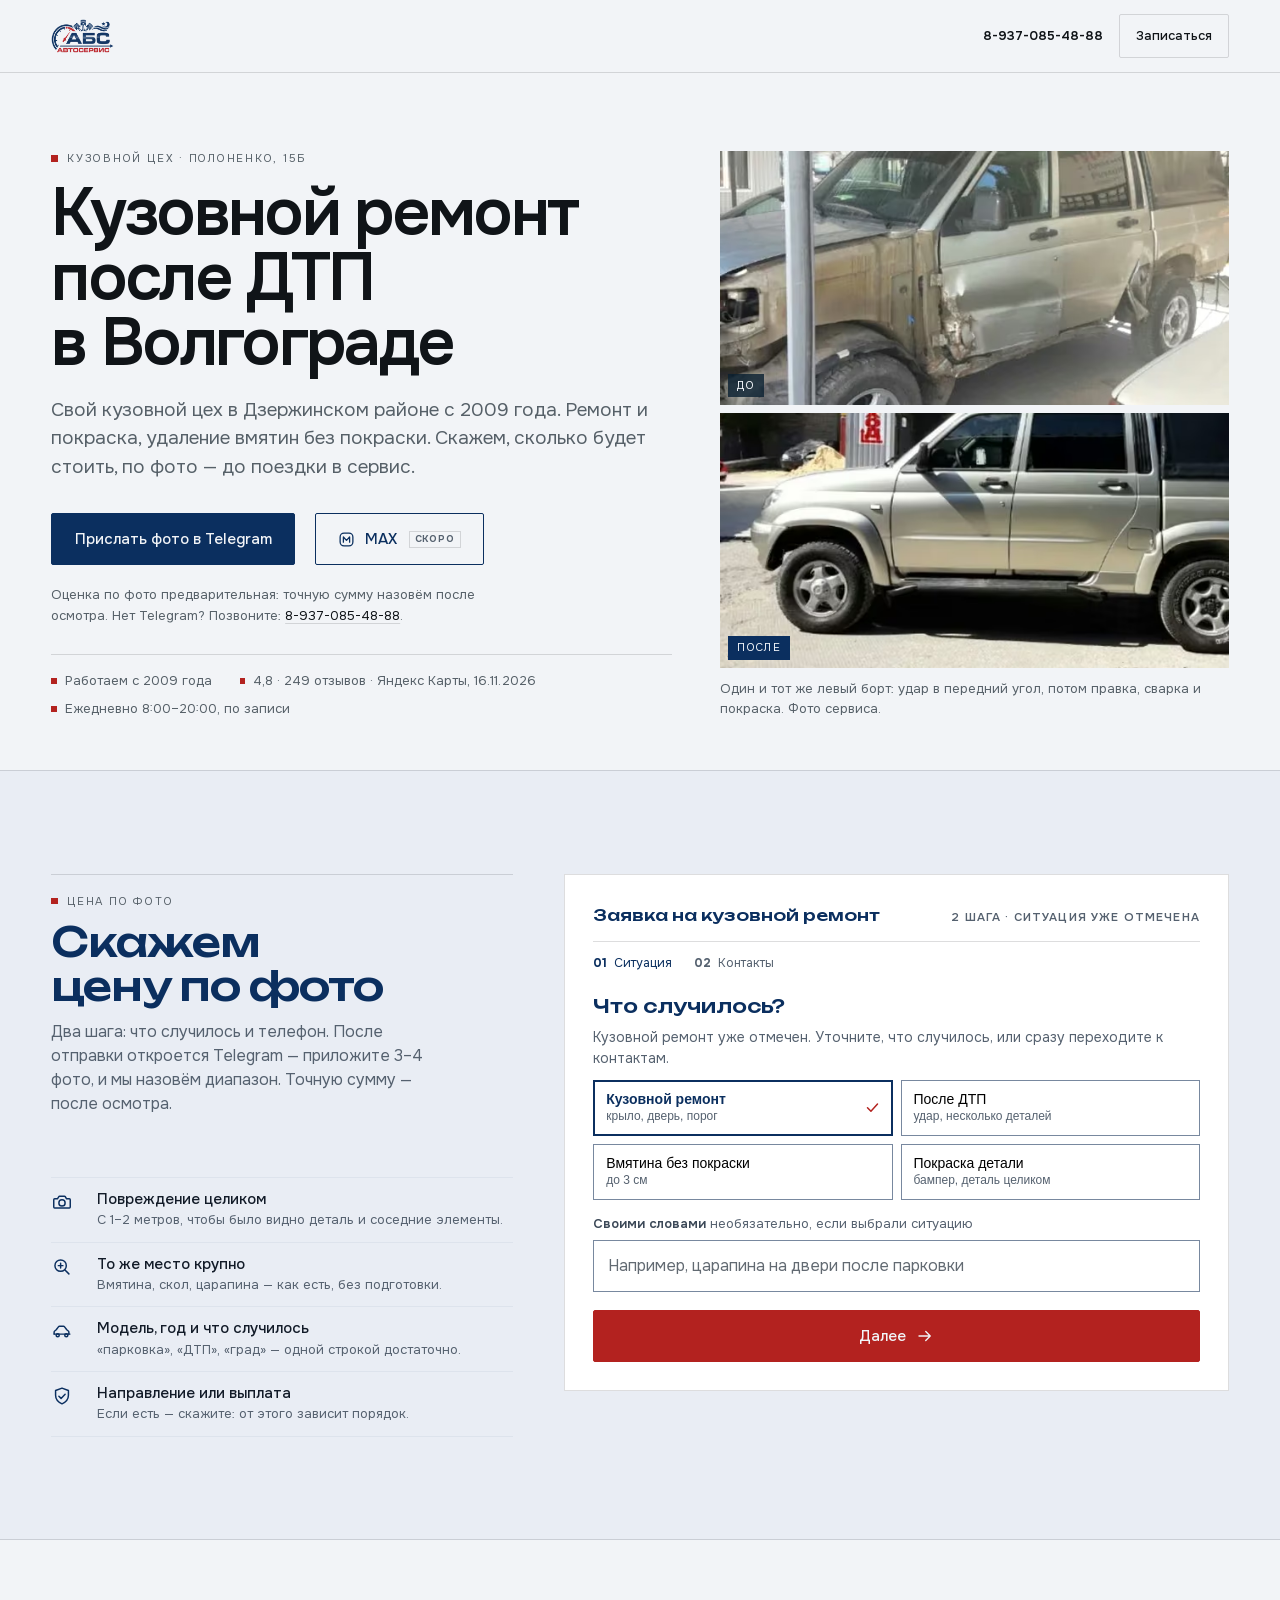
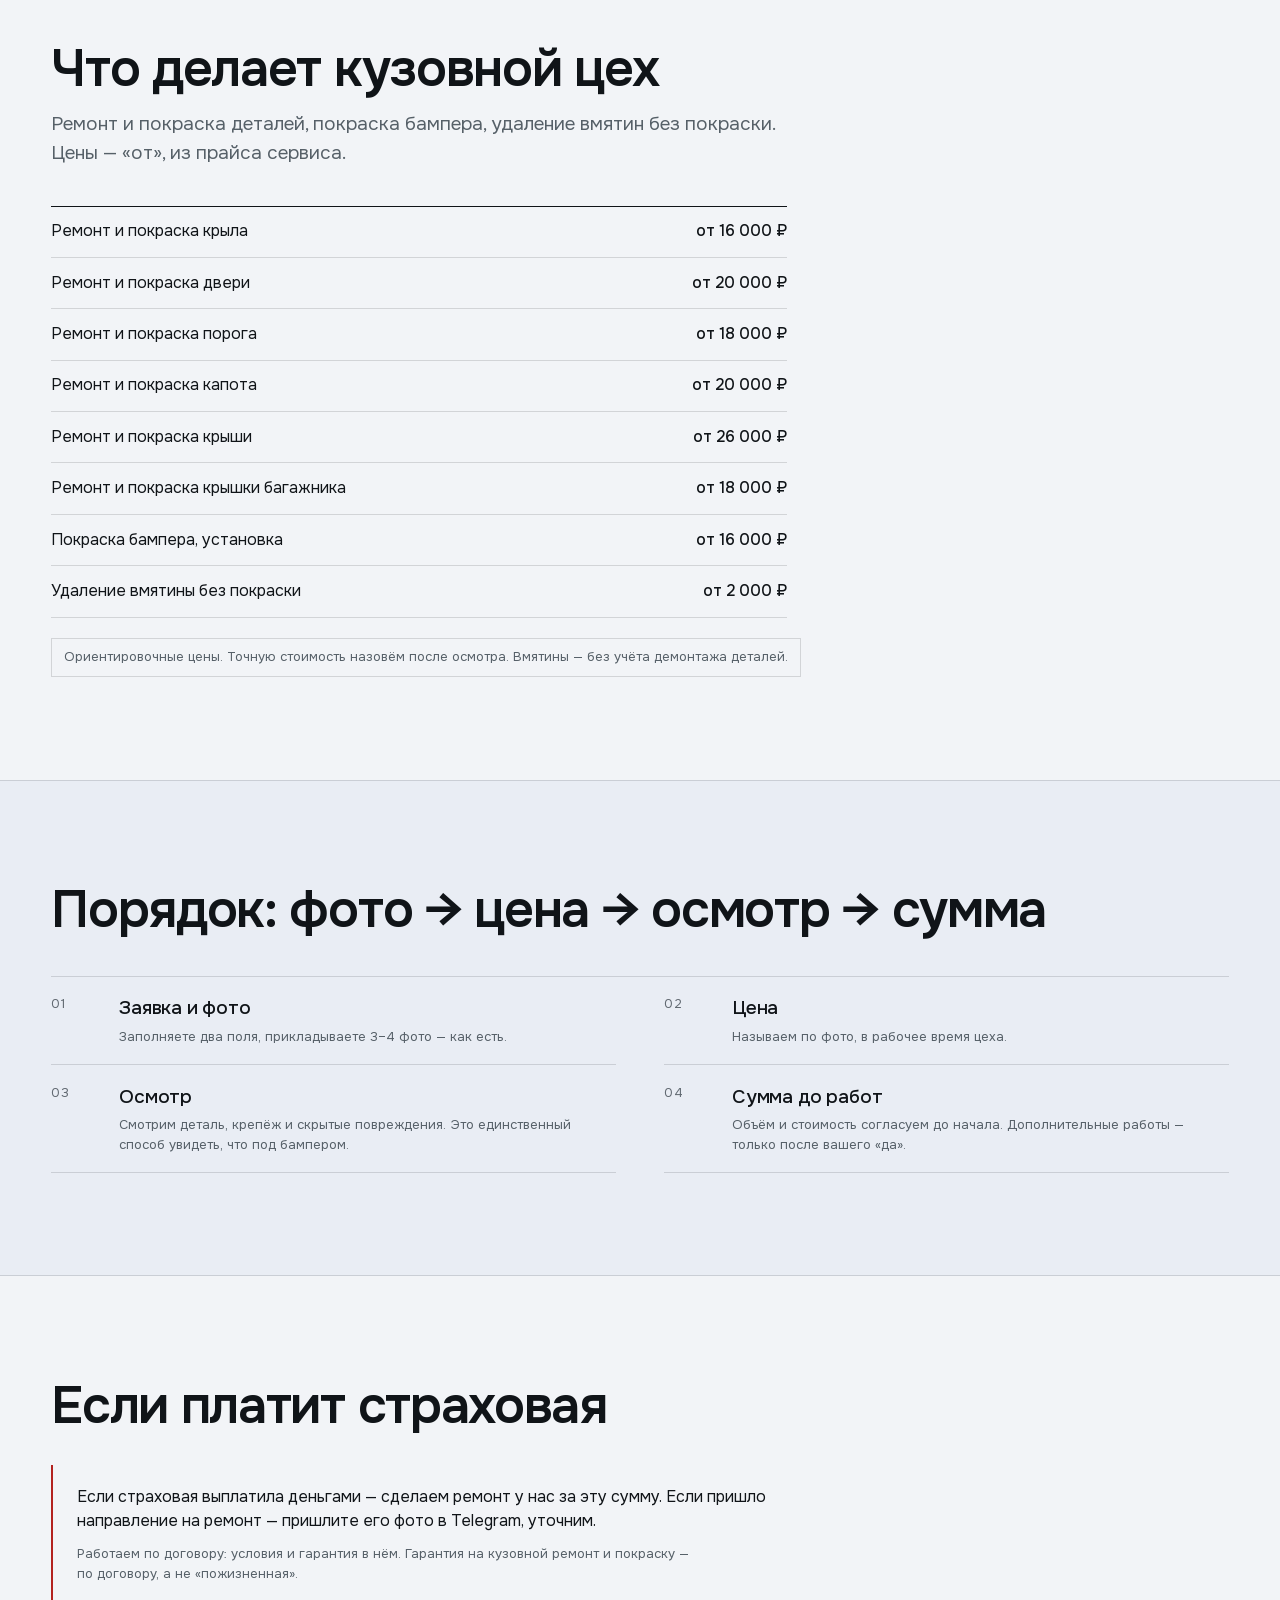
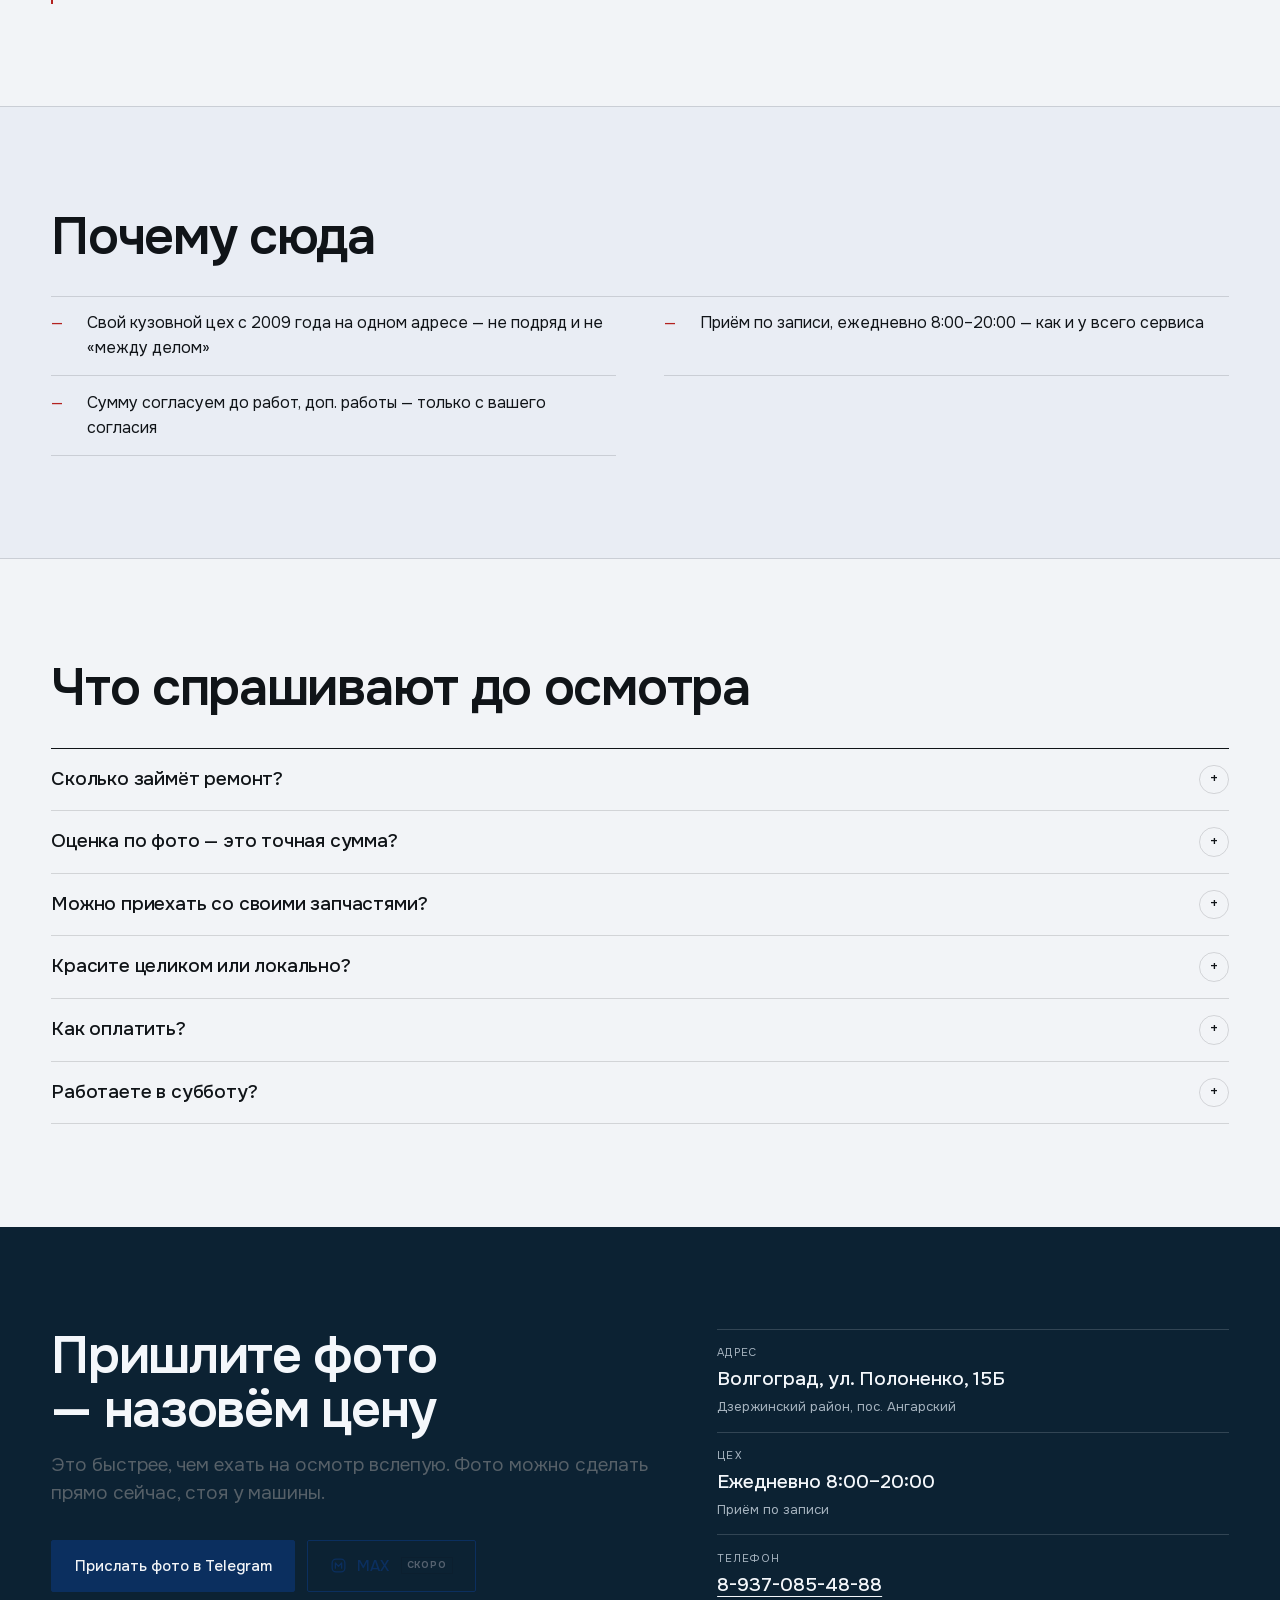
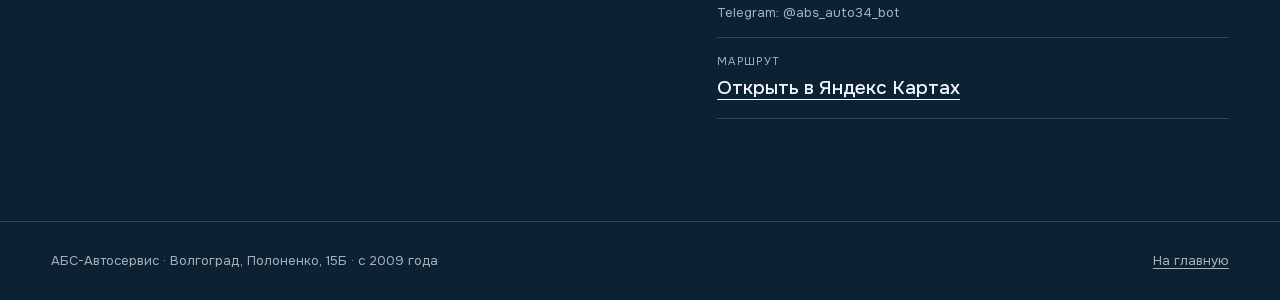
==== commit 39b70091: "АБС v9.1: починен первый экран и усилен гейт - hero: возвращён закрывающий </div> у .hero__copy — из" ====
--- a/kuzov/index.html
+++ b/kuzov/index.html
@@ -80,7 +80,7 @@
       <div class="leadsec__head reveal">
         <p class="eyebrow">Цена по фото</p>
         <h2 id="lead-title">Скажем цену по фото</h2>
-        <p class="leadsec__lede">Заполните два поля: что случилось и телефон. После отправки откроется Telegram — приложите 3–4 фото, и мы назовём диапазон. Точную сумму — после осмотра.</p>
+        <p class="leadsec__lede">Два шага: что случилось и телефон. После отправки откроется Telegram — приложите 3–4 фото, и мы назовём диапазон. Точную сумму — после осмотра.</p>
 
       </div>
 
@@ -88,7 +88,7 @@
         <form id="lead-form" novalidate data-consent-version="site-consent-v2">
           <div class="lead__top">
             <p class="lead__name">Заявка на кузовной ремонт</p>
-            <p class="lead__meta">2 шага · услуга уже выбрана</p>
+            <p class="lead__meta">2 шага · ситуация уже отмечена</p>
           </div>
 
           <ol class="lead__steps">
@@ -97,8 +97,8 @@
           </ol>
 
           <fieldset class="lead__pane" data-step="1">
-            <legend>Что нужно сделать?</legend>
-            <p class="lead__hint" id="step1-hint">Ситуация уже отмечена. Проверьте её или уточните словами.</p>
+            <legend>Что случилось?</legend>
+            <p class="lead__hint" id="step1-hint">Кузовной ремонт уже отмечен. Уточните, что случилось, или сразу переходите к контактам.</p>
             <div class="lead__chips" role="group" aria-labelledby="step1-hint">
                 <button class="chip" type="button" aria-pressed="false" data-service="Кузовной ремонт" data-service-code="body_wing_repair_paint">
                   <span class="chip__t">Кузовной ремонт</span><span class="chip__n">крыло, дверь, порог</span>
@@ -239,7 +239,7 @@
       <ol class="tips">
           <li>
             <span class="tips__i" aria-hidden="true"><svg viewBox="0 0 24 24" width="22" height="22" fill="none" stroke="currentColor" stroke-width="1.6" stroke-linecap="round" stroke-linejoin="round"><path d="M4 8.5h3l1.4-2.2c.2-.3.5-.5.9-.5h5.4c.4 0 .7.2.9.5L17 8.5h3c.6 0 1 .4 1 1v8c0 .6-.4 1-1 1H4c-.6 0-1-.4-1-1v-8c0-.6.4-1 1-1z"/><circle cx="12" cy="13" r="3.4"/></svg></span>
-            <span><b>Повреждение целиком</b><small>С 1–2 метров, чтобы было видно деталь и соседние.</small></span>
+            <span><b>Повреждение целиком</b><small>С 1–2 метров, чтобы было видно деталь и соседние элементы.</small></span>
           </li>
           <li>
             <span class="tips__i" aria-hidden="true"><svg viewBox="0 0 24 24" width="22" height="22" fill="none" stroke="currentColor" stroke-width="1.6" stroke-linecap="round" stroke-linejoin="round"><circle cx="10.5" cy="10.5" r="6.2"/><path d="M15 15l4.5 4.5M8 10.5h5M10.5 8v5"/></svg></span>
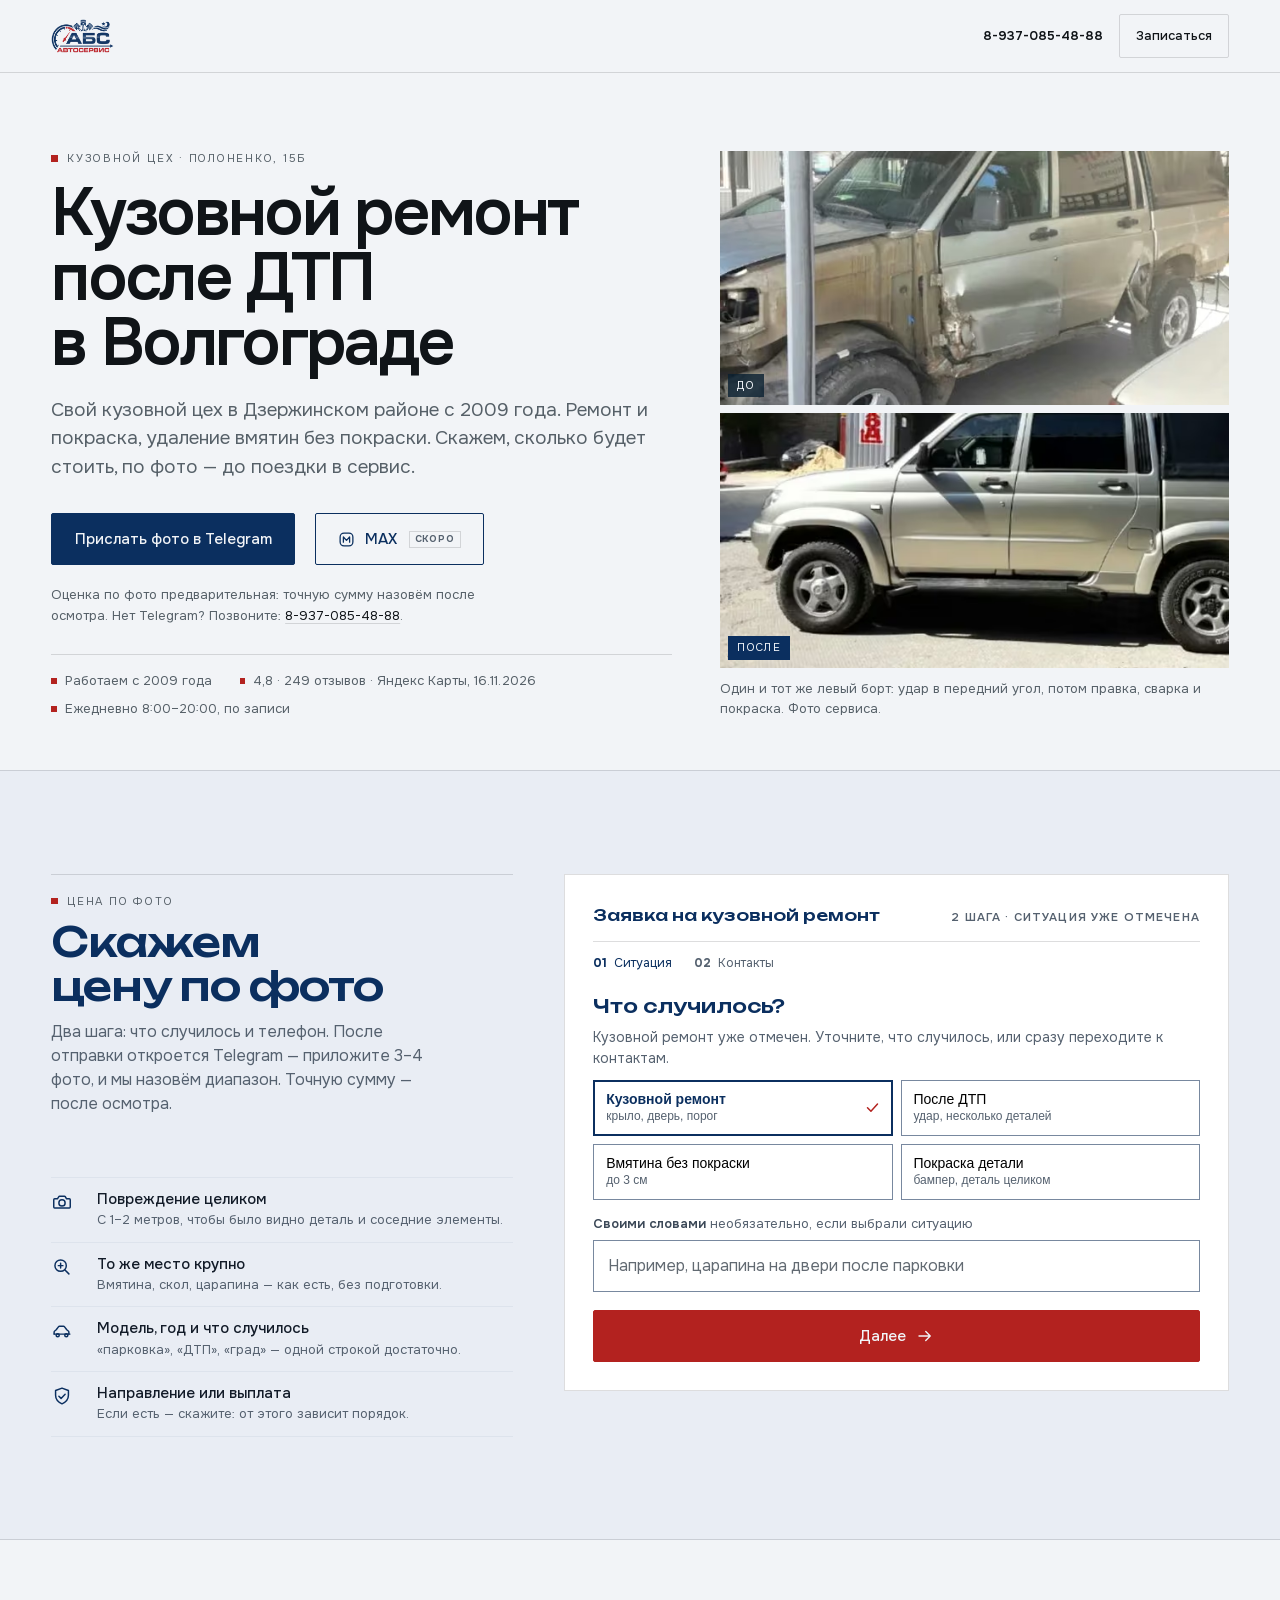
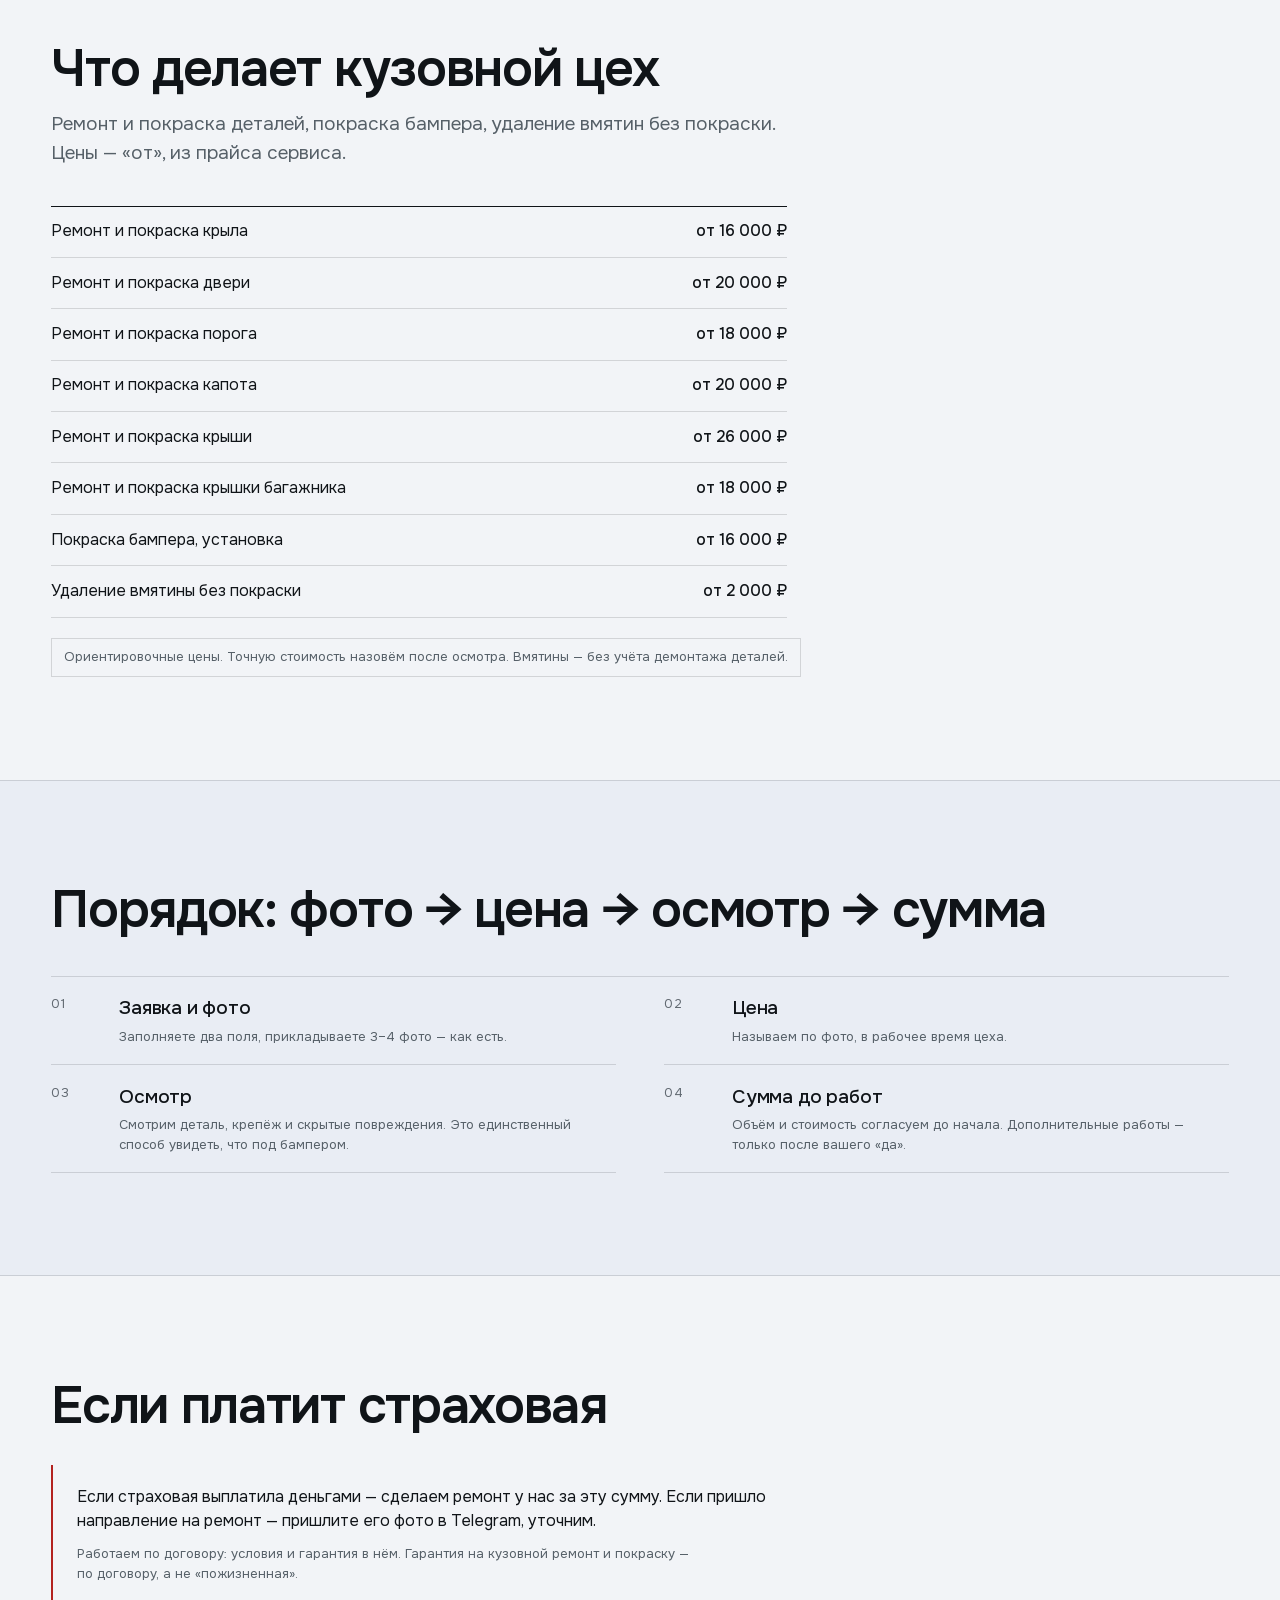
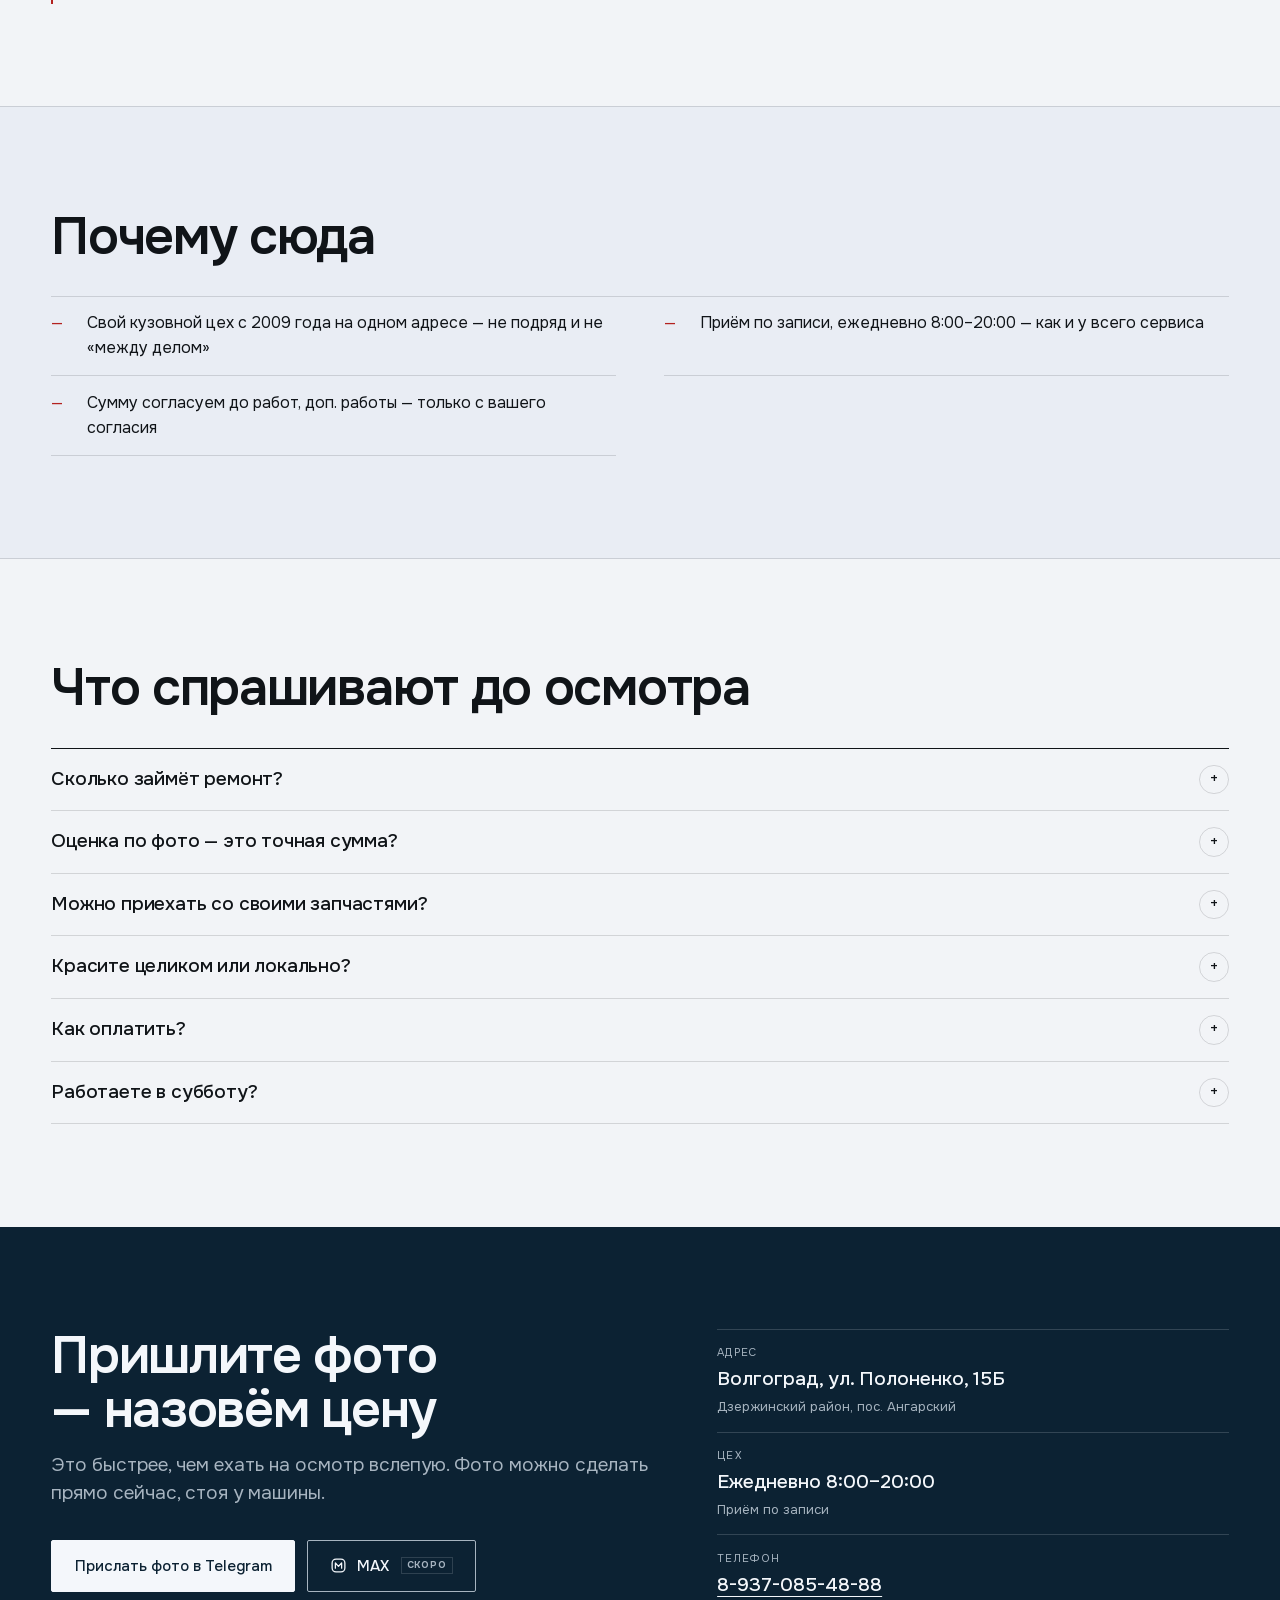
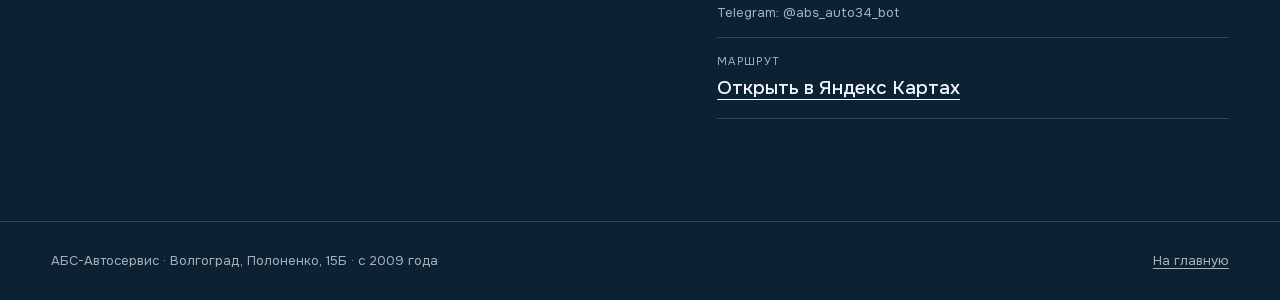
==== commit a546ec64: "АБС v9.2: доступность — 0 нарушений axe на обеих страницах - кузовная: тёмная финальная секция — .kz" ====
--- a/kuzov/index.html
+++ b/kuzov/index.html
@@ -43,7 +43,7 @@
         <p class="hero__lead">Свой кузовной цех в Дзержинском районе с 2009 года. Ремонт и покраска, удаление вмятин без покраски. Скажем, сколько будет стоить, по фото — до поездки в сервис.</p>
         <div class="hero__cta">
           <a class="btn" id="tg-hero" href="https://t.me/abs_auto34_bot?start=src_kuzov_hero" target="_blank" rel="noopener" data-tg="kuzov-hero">Прислать фото в Telegram</a>
-          <button class="btn btn--msg-ghost" type="button" data-max-stub aria-label="MAX ещё не подключён: выбор ответа в MAX — в заявке"><svg class="i" viewBox="0 0 24 24" width="17" height="17" fill="none" stroke="currentColor" stroke-width="1.8" stroke-linecap="round" stroke-linejoin="round" aria-hidden="true"><rect x="3" y="3" width="18" height="18" rx="5.5"/><path d="M7.6 15.8V8.4l4.4 4.8 4.4-4.8v7.4"/></svg><span>MAX</span><span class="soon">скоро</span></button>
+          <button class="btn btn--msg-ghost" type="button" data-max-stub><svg class="i" viewBox="0 0 24 24" width="17" height="17" fill="none" stroke="currentColor" stroke-width="1.8" stroke-linecap="round" stroke-linejoin="round" aria-hidden="true"><rect x="3" y="3" width="18" height="18" rx="5.5"/><path d="M7.6 15.8V8.4l4.4 4.8 4.4-4.8v7.4"/></svg><span>MAX</span><span class="soon">скоро</span></button>
         </div>
         <p class="hero__note">Оценка по фото предварительная: точную сумму назовём после осмотра. Нет Telegram? Позвоните: <a href="tel:+79370854888" data-tel="hero-idle">8-937-085-48-88</a>.</p>
         <ul class="facts">
@@ -348,7 +348,7 @@
           <p class="kzp-lede">Это быстрее, чем ехать на осмотр вслепую. Фото можно сделать прямо сейчас, стоя у машины.</p>
           <div class="final__actions">
             <a class="btn" id="tg-final" href="https://t.me/abs_auto34_bot?start=src_kuzov_final" target="_blank" rel="noopener" data-tg="kuzov-final">Прислать фото в Telegram</a>
-          <button class="btn btn--msg-ghost" type="button" data-max-stub aria-label="MAX ещё не подключён: выбор ответа в MAX — в заявке"><svg class="i" viewBox="0 0 24 24" width="17" height="17" fill="none" stroke="currentColor" stroke-width="1.8" stroke-linecap="round" stroke-linejoin="round" aria-hidden="true"><rect x="3" y="3" width="18" height="18" rx="5.5"/><path d="M7.6 15.8V8.4l4.4 4.8 4.4-4.8v7.4"/></svg><span>MAX</span><span class="soon">скоро</span></button>
+          <button class="btn btn--msg-ghost" type="button" data-max-stub><svg class="i" viewBox="0 0 24 24" width="17" height="17" fill="none" stroke="currentColor" stroke-width="1.8" stroke-linecap="round" stroke-linejoin="round" aria-hidden="true"><rect x="3" y="3" width="18" height="18" rx="5.5"/><path d="M7.6 15.8V8.4l4.4 4.8 4.4-4.8v7.4"/></svg><span>MAX</span><span class="soon">скоро</span></button>
           </div>
         </div>
         <dl class="contacts">
--- a/styles/kuzov.css
+++ b/styles/kuzov.css
@@ -380,7 +380,14 @@
   padding-block: var(--section-y);
 }
 .final h2 { color: var(--on-deep); }
-.final .lead { color: var(--on-deep-2); }
+.final .lead, .final .kzp-lede { color: var(--on-deep-2); }
+/* На тёмной секции синий контур не читается: канал получает светлый вариант */
+.final .btn--msg-ghost { border-color: var(--on-deep-2); color: var(--on-deep); }
+.final .btn--msg-ghost:hover { background: rgb(255 255 255 / 0.08); border-color: var(--on-deep); color: var(--on-deep); }
+.final .soon { border-color: var(--line-dark); color: var(--on-deep-2); }
+/* Главная кнопка на тёмной секции — светлая: navy-заливка на night не читается */
+.final__actions .btn:not(.btn--msg-ghost) { background: var(--on-deep); border-color: var(--on-deep); color: var(--deep); }
+.final__actions .btn:not(.btn--msg-ghost):hover { background: #fff; border-color: #fff; }
 .final__grid { display: grid; gap: 2.5rem; }
 .final__actions {
   display: flex;
